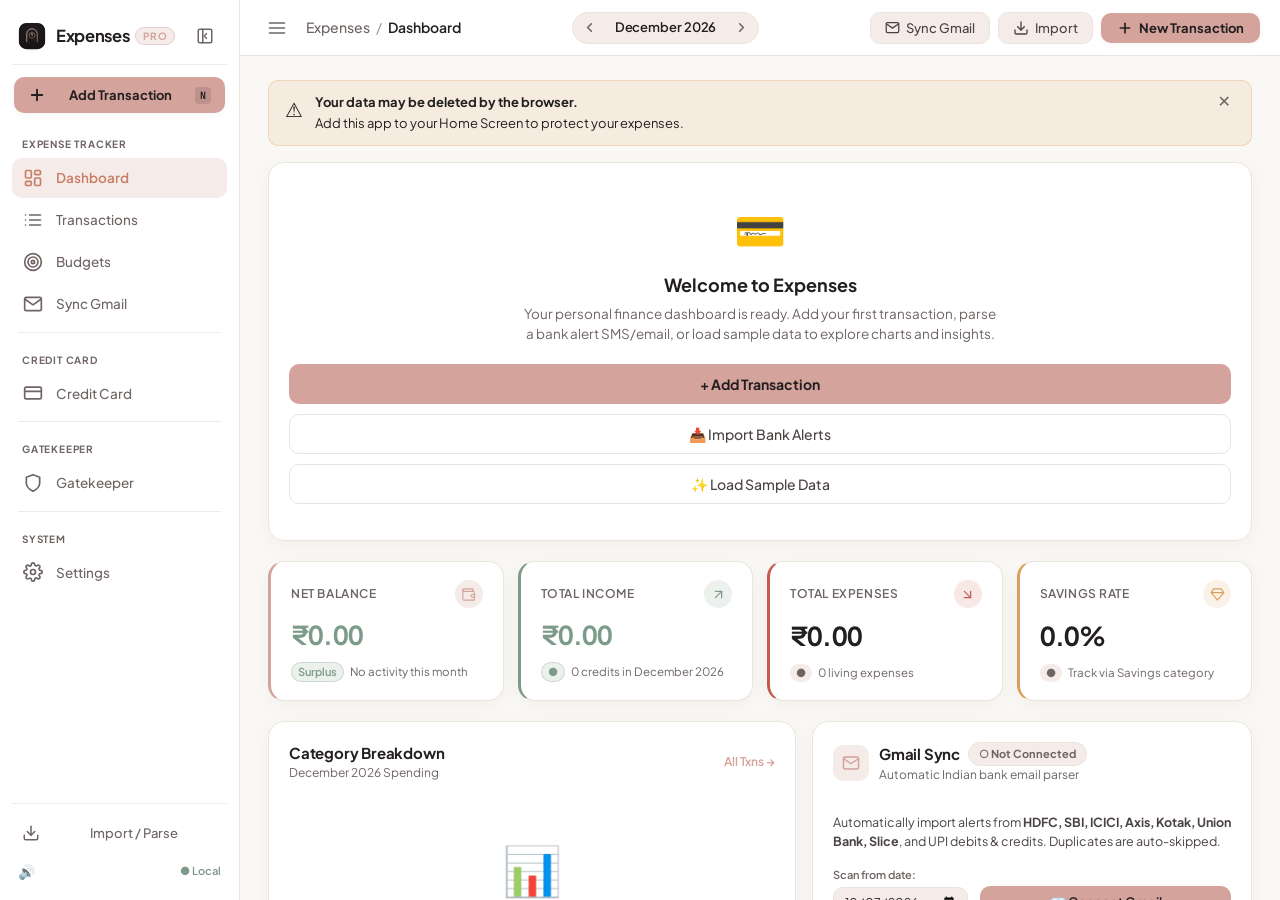
==== index.html @ 344dab28 "Add option to edit each logged impulse purchase" ====
<!DOCTYPE html>
<html lang="en">
<head>
  <meta charset="UTF-8">
  <meta name="viewport" content="width=device-width, initial-scale=1, viewport-fit=cover">

  <!-- PWA / iOS Safari -->
  <meta name="apple-mobile-web-app-capable" content="yes">
  <meta name="apple-mobile-web-app-status-bar-style" content="default">
  <meta name="apple-mobile-web-app-title" content="Expenses">
  <meta name="mobile-web-app-capable" content="yes">
  <meta name="theme-color" content="#FAF7F5" media="(prefers-color-scheme: light)">
  <meta name="theme-color" content="#141112" media="(prefers-color-scheme: dark)">

  <title>Expenses &mdash; Personal Finance Dashboard</title>

  <!-- Editorial Quiet Luxury Fonts: Cormorant Garamond, Playfair Display & Plus Jakarta Sans -->
  <link rel="preconnect" href="https://fonts.googleapis.com">
  <link rel="preconnect" href="https://fonts.gstatic.com" crossorigin>
  <link href="https://fonts.googleapis.com/css2?family=Cormorant+Garamond:ital,wght@0,500;0,600;0,700;1,600&family=Playfair+Display:ital,wght@0,600;0,700;1,600&family=Plus+Jakarta+Sans:wght@400;500;600;700;800&family=JetBrains+Mono:wght@500;600&display=swap" rel="stylesheet">

  <!-- PWA Manifest -->
  <link rel="manifest" href="manifest.json">

  <!-- Icons -->
  <link rel="apple-touch-icon" href="icons/icon-180.png">
  <link rel="icon" type="image/png" sizes="192x192" href="icons/icon-192.png">
  <link rel="icon" type="image/svg+xml" href="icons/icon.svg">

  <!-- Styles -->
  <link rel="stylesheet" href="css/app.css?v=83">
</head>
<body>
  <div id="app">
    <!-- Slide-over Backdrop for Mobile / Tablet drawer -->
    <div id="sidebar-backdrop" class="sidebar-backdrop" aria-hidden="true"></div>

    <!-- Collapsible Sidebar (Desktop & Mobile Drawer) -->
    <aside id="app-sidebar" class="app-sidebar" role="navigation" aria-label="Main sidebar navigation">
      <div class="sidebar-header">
        <div class="sidebar-brand">
          <img src="icons/icon.svg" width="32" height="32" alt="Expenses Logo" class="brand-logo">
          <div class="brand-text">
            <span class="brand-name">Expenses</span>
            <span class="brand-badge">Pro</span>
          </div>
        </div>
        <button id="sidebar-collapse-btn" class="sidebar-toggle-icon-btn" aria-label="Collapse sidebar" title="Toggle Sidebar">
          <svg width="18" height="18" viewBox="0 0 24 24" fill="none" stroke="currentColor" stroke-width="2" stroke-linecap="round" stroke-linejoin="round">
            <rect x="3" y="3" width="18" height="18" rx="2" ry="2"></rect>
            <line x1="9" y1="3" x2="9" y2="21"></line>
            <path d="M14 9l-3 3 3 3"></path>
          </svg>
        </button>
      </div>

      <!-- Quick Action: Primary + Add Transaction -->
      <div class="sidebar-quick-action">
        <button class="btn-sidebar-add" id="sidebar-add-btn" aria-label="Add transaction">
          <svg width="18" height="18" viewBox="0 0 24 24" fill="none" stroke="currentColor" stroke-width="2.5" stroke-linecap="round" stroke-linejoin="round">
            <line x1="12" y1="5" x2="12" y2="19"></line>
            <line x1="5" y1="12" x2="19" y2="12"></line>
          </svg>
          <span class="nav-label">Add Transaction</span>
          <span class="sidebar-kbd">N</span>
        </button>
      </div>

      <!-- Navigation Links -->
      <nav class="sidebar-nav">
        <!-- Section: Expense Tracker -->
        <div class="sidebar-section-label">Expense Tracker</div>
        <button class="nav-item active" data-view="dashboard" aria-label="Dashboard" data-tooltip="Dashboard">
          <span class="nav-icon-wrap">
            <svg class="nav-icon" width="20" height="20" viewBox="0 0 24 24" fill="none" stroke="currentColor" stroke-width="2" stroke-linecap="round" stroke-linejoin="round">
              <rect x="3" y="3" width="7" height="9" rx="1.5"></rect>
              <rect x="14" y="3" width="7" height="5" rx="1.5"></rect>
              <rect x="14" y="12" width="7" height="9" rx="1.5"></rect>
              <rect x="3" y="16" width="7" height="5" rx="1.5"></rect>
            </svg>
          </span>
          <span class="nav-label">Dashboard</span>
        </button>

        <button class="nav-item" data-view="transactions" aria-label="Transactions" data-tooltip="Transactions">
          <span class="nav-icon-wrap">
            <svg class="nav-icon" width="20" height="20" viewBox="0 0 24 24" fill="none" stroke="currentColor" stroke-width="2" stroke-linecap="round" stroke-linejoin="round">
              <line x1="8" y1="6" x2="21" y2="6"></line>
              <line x1="8" y1="12" x2="21" y2="12"></line>
              <line x1="8" y1="18" x2="21" y2="18"></line>
              <line x1="3" y1="6" x2="3.01" y2="6"></line>
              <line x1="3" y1="12" x2="3.01" y2="12"></line>
              <line x1="3" y1="18" x2="3.01" y2="18"></line>
            </svg>
          </span>
          <span class="nav-label">Transactions</span>
        </button>

        <button class="nav-item" data-view="budgets" aria-label="Budgets" data-tooltip="Budgets">
          <span class="nav-icon-wrap">
            <svg class="nav-icon" width="20" height="20" viewBox="0 0 24 24" fill="none" stroke="currentColor" stroke-width="2" stroke-linecap="round" stroke-linejoin="round">
              <circle cx="12" cy="12" r="10"></circle>
              <circle cx="12" cy="12" r="6"></circle>
              <circle cx="12" cy="12" r="2"></circle>
            </svg>
          </span>
          <span class="nav-label">Budgets</span>
        </button>

        <button class="nav-item" id="sidebar-sync-gmail-btn" aria-label="Sync Gmail" data-tooltip="Sync Gmail">
          <span class="nav-icon-wrap">
            <svg class="nav-icon" width="20" height="20" viewBox="0 0 24 24" fill="none" stroke="currentColor" stroke-width="2" stroke-linecap="round" stroke-linejoin="round">
              <path d="M4 4h16c1.1 0 2 .9 2 2v12c0 1.1-.9 2-2 2H4c-1.1 0-2-.9-2-2V6c0-1.1.9-2 2-2z"></path>
              <polyline points="22,6 12,13 2,6"></polyline>
            </svg>
          </span>
          <span class="nav-label">Sync Gmail</span>
        </button>

        <div class="sidebar-divider"></div>

        <!-- Section: Credit Card (Separate Section) -->
        <div class="sidebar-section-label">Credit Card</div>
        <button class="nav-item" data-view="cards" aria-label="Credit Cards" data-tooltip="Credit Cards">
          <span class="nav-icon-wrap">
            <svg class="nav-icon" width="20" height="20" viewBox="0 0 24 24" fill="none" stroke="currentColor" stroke-width="2" stroke-linecap="round" stroke-linejoin="round">
              <rect x="2" y="5" width="20" height="14" rx="2"></rect>
              <line x1="2" y1="10" x2="22" y2="10"></line>
            </svg>
          </span>
          <span class="nav-label">Credit Card</span>
        </button>

        <div class="sidebar-divider"></div>

        <!-- Section: Purchase Gatekeeper (Separate Section) -->
        <div class="sidebar-section-label">Gatekeeper</div>
        <button class="nav-item" data-view="gatekeeper" aria-label="Purchase Gatekeeper" data-tooltip="Purchase Gatekeeper">
          <span class="nav-icon-wrap">
            <svg class="nav-icon" width="20" height="20" viewBox="0 0 24 24" fill="none" stroke="currentColor" stroke-width="2" stroke-linecap="round" stroke-linejoin="round">
              <path d="M12 22s8-4 8-10V5l-8-3-8 3v7c0 6 8 10 8 10z"></path>
            </svg>
          </span>
          <span class="nav-label">Gatekeeper</span>
          <span class="nav-badge-pill" id="sidebar-gk-badge" style="display:none">0</span>
        </button>

        <div class="sidebar-divider"></div>

        <!-- Section: System -->
        <div class="sidebar-section-label">System</div>
        <button class="nav-item" data-view="settings" aria-label="Settings" data-tooltip="Settings">
          <span class="nav-icon-wrap">
            <svg class="nav-icon" width="20" height="20" viewBox="0 0 24 24" fill="none" stroke="currentColor" stroke-width="2" stroke-linecap="round" stroke-linejoin="round">
              <circle cx="12" cy="12" r="3"></circle>
              <path d="M19.4 15a1.65 1.65 0 0 0 .33 1.82l.06.06a2 2 0 0 1 0 2.83 2 2 0 0 1-2.83 0l-.06-.06a1.65 1.65 0 0 0-1.82-.33 1.65 1.65 0 0 0-1 1.51V21a2 2 0 0 1-2 2 2 2 0 0 1-2-2v-.09A1.65 1.65 0 0 0 9 19.4a1.65 1.65 0 0 0-1.82.33l-.06.06a2 2 0 0 1-2.83 0 2 2 0 0 1 0-2.83l.06-.06a1.65 1.65 0 0 0 .33-1.82 1.65 1.65 0 0 0-1.51-1H3a2 2 0 0 1-2-2 2 2 0 0 1 2-2h.09A1.65 1.65 0 0 0 4.6 9a1.65 1.65 0 0 0-.33-1.82l-.06-.06a2 2 0 0 1 0-2.83 2 2 0 0 1 2.83 0l.06.06a1.65 1.65 0 0 0 1.82.33H9a1.65 1.65 0 0 0 1-1.51V3a2 2 0 0 1 2-2 2 2 0 0 1 2 2v.09a1.65 1.65 0 0 0 1 1.51 1.65 1.65 0 0 0 1.82-.33l.06-.06a2 2 0 0 1 2.83 0 2 2 0 0 1 0 2.83l-.06.06a1.65 1.65 0 0 0-.33 1.82V9a1.65 1.65 0 0 0 1.51 1H21a2 2 0 0 1 2 2 2 2 0 0 1-2 2h-.09a1.65 1.65 0 0 0-1.51 1z"></path>
            </svg>
          </span>
          <span class="nav-label">Settings</span>
        </button>
      </nav>

      <!-- Sidebar Footer -->
      <div class="sidebar-footer">
        <button class="sidebar-tool-btn" id="open-import-sidebar" title="Import / Parse Bank Emails & Statements">
          <svg width="18" height="18" viewBox="0 0 24 24" fill="none" stroke="currentColor" stroke-width="2" stroke-linecap="round" stroke-linejoin="round">
            <path d="M21 15v4a2 2 0 0 1-2 2H5a2 2 0 0 1-2-2v-4"></path>
            <polyline points="7 10 12 15 17 10"></polyline>
            <line x1="12" y1="15" x2="12" y2="3"></line>
          </svg>
          <span class="nav-label">Import / Parse</span>
        </button>
        <div class="sidebar-footer-row">
          <button class="sfx-toggle" id="sfx-toggle" aria-label="Toggle sounds" title="Toggle audio cues">🔊</button>
          <span class="offline-badge" id="storage-status" title="Local Offline Storage Active">● Local</span>
        </div>
      </div>
    </aside>

    <!-- Main Workspace Container -->
    <div class="workspace-wrap">
      <!-- Top Production-Grade Header Bar -->
      <header class="top-header" role="banner">
        <div class="top-header-left">
          <button id="sidebar-toggle-btn" class="sidebar-hamburger-btn" aria-label="Toggle sidebar menu" title="Toggle Navigation">
            <svg width="20" height="20" viewBox="0 0 24 24" fill="none" stroke="currentColor" stroke-width="2" stroke-linecap="round" stroke-linejoin="round">
              <line x1="3" y1="12" x2="21" y2="12"></line>
              <line x1="3" y1="6" x2="21" y2="6"></line>
              <line x1="3" y1="18" x2="21" y2="18"></line>
            </svg>
          </button>
          <div class="view-breadcrumb">
            <span class="breadcrumb-app">Expenses</span>
            <span class="breadcrumb-slash">/</span>
            <span class="breadcrumb-view" id="header-view-title">Dashboard</span>
          </div>
        </div>

        <div class="top-header-center">
          <!-- Month Switcher (accessible across all views) -->
          <div class="header-month-switcher" id="header-month-nav">
            <button class="month-pill-btn prev" id="header-prev-month" aria-label="Previous month" title="Previous Month">
              <svg width="15" height="15" viewBox="0 0 24 24" fill="none" stroke="currentColor" stroke-width="2.5" stroke-linecap="round" stroke-linejoin="round"><polyline points="15 18 9 12 15 6"></polyline></svg>
            </button>
            <span class="header-month-label" id="header-month-label">March 2026</span>
            <button class="month-pill-btn next" id="header-next-month" aria-label="Next month" title="Next Month">
              <svg width="15" height="15" viewBox="0 0 24 24" fill="none" stroke="currentColor" stroke-width="2.5" stroke-linecap="round" stroke-linejoin="round"><polyline points="9 18 15 12 9 6"></polyline></svg>
            </button>
            <button class="header-today-btn" id="header-today-btn" title="Jump to Current Month">Today</button>
          </div>
        </div>

        <div class="top-header-right">
          <button class="btn-header-secondary" id="header-gmail-sync-btn" title="Sync Bank Alerts from Gmail">
            <svg width="15" height="15" viewBox="0 0 24 24" fill="none" stroke="currentColor" stroke-width="2" stroke-linecap="round" stroke-linejoin="round">
              <path d="M4 4h16c1.1 0 2 .9 2 2v12c0 1.1-.9 2-2 2H4c-1.1 0-2-.9-2-2V6c0-1.1.9-2 2-2z"></path>
              <polyline points="22,6 12,13 2,6"></polyline>
            </svg>
            <span>Sync Gmail</span>
          </button>
          <button class="btn-header-secondary" id="header-import-btn" title="Import from Bank Emails, Statements, or Excel">
            <svg width="16" height="16" viewBox="0 0 24 24" fill="none" stroke="currentColor" stroke-width="2" stroke-linecap="round" stroke-linejoin="round">
              <path d="M21 15v4a2 2 0 0 1-2 2H5a2 2 0 0 1-2-2v-4"></path>
              <polyline points="7 10 12 15 17 10"></polyline>
              <line x1="12" y1="15" x2="12" y2="3"></line>
            </svg>
            <span>Import</span>
          </button>
          <button class="btn-header-primary" id="header-add-btn" title="Add New Transaction (N)">
            <svg width="16" height="16" viewBox="0 0 24 24" fill="none" stroke="currentColor" stroke-width="2.5" stroke-linecap="round" stroke-linejoin="round">
              <line x1="12" y1="5" x2="12" y2="19"></line>
              <line x1="5" y1="12" x2="19" y2="12"></line>
            </svg>
            <span>New Transaction</span>
          </button>
        </div>
      </header>

      <!-- Main Content Views -->
      <main id="main-content" role="main" class="main-content-scroll">
        <div class="empty-state" style="padding-top:100px">
          <div style="margin-bottom:16px">
            <svg width="48" height="48" viewBox="0 0 24 24" fill="none" stroke="#DFC498" stroke-width="1.6" stroke-linecap="round" stroke-linejoin="round">
              <path d="M12 2v20M17 5H9.5a3.5 3.5 0 0 0 0 7h5a3.5 3.5 0 0 1 0 7H6"/>
            </svg>
          </div>
          <div style="font-family:var(--font);font-size:16px;font-weight:600;color:var(--text3)">Loading Dashboard...</div>
        </div>
      </main>
    </div>

    <!-- Mobile Bottom Navigation (clean thumb bar on mobile screens) -->
    <nav class="mobile-bottom-nav" role="navigation" aria-label="Mobile Navigation">
      <button class="mobile-nav-item active" data-view="dashboard" aria-label="Expense Tracker Dashboard">
        <svg width="22" height="22" viewBox="0 0 24 24" fill="none" stroke="currentColor" stroke-width="2" stroke-linecap="round" stroke-linejoin="round">
          <rect x="3" y="3" width="7" height="9" rx="1.5"></rect>
          <rect x="14" y="3" width="7" height="5" rx="1.5"></rect>
          <rect x="14" y="12" width="7" height="9" rx="1.5"></rect>
          <rect x="3" y="16" width="7" height="5" rx="1.5"></rect>
        </svg>
        <span>Tracker</span>
      </button>

      <button class="mobile-nav-item" data-view="transactions" aria-label="Transactions Activity">
        <svg width="22" height="22" viewBox="0 0 24 24" fill="none" stroke="currentColor" stroke-width="2" stroke-linecap="round" stroke-linejoin="round">
          <line x1="8" y1="6" x2="21" y2="6"></line>
          <line x1="8" y1="12" x2="21" y2="12"></line>
          <line x1="8" y1="18" x2="21" y2="18"></line>
          <line x1="3" y1="6" x2="3.01" y2="6"></line>
          <line x1="3" y1="12" x2="3.01" y2="12"></line>
          <line x1="3" y1="18" x2="3.01" y2="18"></line>
        </svg>
        <span>Activity</span>
      </button>

      <button class="mobile-nav-item mobile-fab-item" id="mobile-quick-add" aria-label="Add transaction">
        <div class="mobile-fab">
          <svg width="24" height="24" viewBox="0 0 24 24" fill="none" stroke="currentColor" stroke-width="2.5" stroke-linecap="round" stroke-linejoin="round">
            <line x1="12" y1="5" x2="12" y2="19"></line>
            <line x1="5" y1="12" x2="19" y2="12"></line>
          </svg>
        </div>
      </button>

      <button class="mobile-nav-item" data-view="cards" aria-label="Credit Cards Section">
        <svg width="22" height="22" viewBox="0 0 24 24" fill="none" stroke="currentColor" stroke-width="2" stroke-linecap="round" stroke-linejoin="round">
          <rect x="2" y="5" width="20" height="14" rx="2"></rect>
          <line x1="2" y1="10" x2="22" y2="10"></line>
        </svg>
        <span>Credit Card</span>
      </button>

      <button class="mobile-nav-item" data-view="gatekeeper" aria-label="Gatekeeper Section">
        <svg width="22" height="22" viewBox="0 0 24 24" fill="none" stroke="currentColor" stroke-width="2" stroke-linecap="round" stroke-linejoin="round">
          <path d="M12 22s8-4 8-10V5l-8-3-8 3v7c0 6 8 10 8 10z"></path>
        </svg>
        <span>Gatekeeper</span>
      </button>
    </nav>
  </div>

  <!-- Add / Edit Transaction Modal (global modal with Debit/Credit toggle) -->
  <div class="modal" id="add-modal">
    <div class="modal-sheet modal-sheet-lg">
      <div class="modal-handle"></div>
      <div id="add-modal-body"></div>
    </div>
  </div>

  <!-- Dedicated Import / Bank Email Parser Modal -->
  <div class="modal" id="import-modal">
    <div class="modal-sheet modal-sheet-xl">
      <div class="modal-handle"></div>
      <div id="import-modal-body"></div>
    </div>
  </div>

  <!-- Gmail Preview Modal -->
  <div class="modal" id="gmail-preview-modal">
    <div class="modal-sheet modal-sheet-xl">
      <div class="modal-handle"></div>
      <div id="gmail-preview-body"></div>
    </div>
  </div>

  <!-- Add / Edit Category Modal -->
  <div class="modal" id="cat-add-modal">
    <div class="modal-sheet">
      <div class="modal-handle"></div>
      <div id="cat-add-modal-body"></div>
    </div>
  </div>

  <!-- Category clarification modal -->
  <div class="modal" id="clarify-modal">
    <div class="modal-sheet">
      <div class="modal-handle"></div>
      <div class="modal-title">Select Category</div>
      <p class="clarify-desc">
        <strong id="clarify-merchant"></strong> &mdash; <span id="clarify-amount"></span>
      </p>
      <p class="clarify-hint">Choose a category to remember for future transactions</p>
      <div id="clarify-cats" class="cat-grid"></div>
      <button class="btn-link clarify-skip" id="clarify-skip" style="margin-top:12px;width:100%;text-align:center">Skip for now</button>
    </div>
  </div>

  <!-- Credit Card Payment / Pay Off Modal -->
  <div class="modal" id="card-pay-modal">
    <div class="modal-sheet modal-sheet-md">
      <div class="modal-handle"></div>
      <div id="card-pay-modal-body"></div>
    </div>
  </div>

  <!-- Manage Credit Cards Modal -->
  <div class="modal" id="card-manage-modal">
    <div class="modal-sheet modal-sheet-md">
      <div class="modal-handle"></div>
      <div id="card-manage-modal-body"></div>
    </div>
  </div>

  <!-- Purchase Gatekeeper (Log Impulse) Modal -->
  <div class="modal" id="gatekeeper-modal">
    <div class="modal-sheet modal-sheet-lg">
      <div class="modal-handle"></div>
      <div id="gatekeeper-modal-body"></div>
    </div>
  </div>

  <!-- Google Identity Services (for Gmail OAuth) -->
  <script src="https://accounts.google.com/gsi/client"></script>
  <!-- Chart.js (bundled locally) -->
  <script src="lib/chart.umd.min.js"></script>
  <!-- GSAP 3 -->
  <script src="https://cdnjs.cloudflare.com/ajax/libs/gsap/3.12.5/gsap.min.js"></script>
  <!-- App Entry -->
  <script type="module" src="js/app.js?v=83"></script>

  <!-- Service Worker registration -->
  <script>
    if ('serviceWorker' in navigator) {
      window.addEventListener('load', () => {
        navigator.serviceWorker.register('sw.js?v=83')
          .then(r => {
            console.log('SW registered:', r.scope);
            r.update();
          })
          .catch(e => console.log('SW registration failed:', e));
      });
    }
  </script>
</body>
</html>
---- css/app.css ----
/* ══════════════════════════════════════════════════════════════════
   EXPENSES — Editorial Minimalism Design System
   ══════════════════════════════════════════════════════════════════ */

:root {
  /* Brand Accents - Soft Rose-Taupe / Blush */
  --brand: #D4A39B;
  --brand-hover: #C87D65;
  --brand-light: #F5EBE9;
  --brand-border: rgba(212, 163, 155, 0.40);
  --brand-text-contrast: #231F20;

  /* Quiet Luxury Palette Tokens */
  --gold: #D9A05B;
  --gold-light: rgba(217, 160, 91, 0.14);
  --mauve: #B88E9B;
  --sage: #7D9B8A;
  --sand: #C8BAAC;

  /* Semantic Financial Colors (Editorial Minimalism) */
  /* Safe / Under budget: Muted sage (#7D9B8A) */
  --income: #7D9B8A;
  --income-hover: #6D8A7A;
  --income-light: rgba(125, 155, 138, 0.14);
  --income-border: rgba(125, 155, 138, 0.30);

  /* Overspent / Over limit: Muted terracotta-crimson (#C45B4D) */
  --expense: #C45B4D;
  --expense-hover: #B34A3C;
  --expense-light: rgba(196, 91, 77, 0.14);
  --expense-border: rgba(196, 91, 77, 0.30);

  /* Warning / Approaching limit: Warm amber (#D9A05B) */
  --warning: #D9A05B;
  --warning-hover: #C78F4A;
  --warning-light: rgba(217, 160, 91, 0.14);
  --warning-border: rgba(217, 160, 91, 0.30);

  --info: #7D9B8A;
  --info-light: rgba(125, 155, 138, 0.14);

  /* 1. COLORS & SURFACES:
     - Page background: Warm alabaster/cream (#FAF8F5)
     - Cards, modals & containers: Pure white (#FFFFFF)
     - Secondary surfaces & hover highlights: Soft blush tint (#F5EBE9) */
  --bg: #FAF8F5;
  --surface: #FFFFFF;
  --surface-elevated: #FFFFFF;
  --surface2: #F5EBE9;
  --surface3: #EFE6E4;
  --surface4: #E5DAD7;

  /* Primary text: Deep espresso (#231F20) instead of harsh black
     Secondary / muted text & timestamps: Warm taupe (#6E6563) */
  --text: #231F20;
  --text2: #4A4342;
  --text3: #6E6563;
  --text4: #9A918F;
  --text-inverse: #FAF8F5;

  /* Subtle 1px warm-stone borders (#EAE4DD) & soft, diffused shadows (0 4px 20px rgba(35, 31, 32, 0.04)) */
  --border: #EAE4DD;
  --border-subtle: #F0EAE3;
  --border-focus: #D4A39B;

  --shadow-xs: 0 1px 3px rgba(35, 31, 32, 0.03);
  --shadow-sm: 0 2px 8px rgba(35, 31, 32, 0.04);
  --shadow: 0 4px 20px rgba(35, 31, 32, 0.04);
  --shadow-lg: 0 10px 28px rgba(35, 31, 32, 0.06);
  --shadow-xl: 0 18px 40px rgba(35, 31, 32, 0.08);

  /* Geometry & Metrics: Soften border radii (cards: 16px, inputs/buttons: 10px, pills: 9999px) */
  --radius: 16px;
  --radius-sm: 10px;
  --radius-xs: 6px;
  --radius-pill: 9999px;

  --sidebar-w: 240px;
  --sidebar-collapsed-w: 68px;
  --header-h: 56px;
  --tab-height: 64px;

  /* Typography: Clean, modern sans-serif font stack */
  --font: 'Plus Jakarta Sans', 'Inter', system-ui, -apple-system, BlinkMacSystemFont, 'Segoe UI', Roboto, sans-serif;
  --font-serif: 'Cormorant Garamond', 'Playfair Display', Georgia, serif;
  --font-mono: 'JetBrains Mono', 'Roboto Mono', ui-monospace, SFMono-Regular, monospace;

  --safe-bottom: env(safe-area-inset-bottom, 0px);
  --safe-top: env(safe-area-inset-top, 0px);

  /* Backward Compatibility Tokens */
  --accent: var(--brand);
  --accent-light: var(--brand-light);
  --accent-dark: var(--brand-hover);
  --danger: var(--expense);
  --danger-light: var(--expense-light);
  --success: var(--income);
  --success-light: var(--income-light);
  --google-gradient: linear-gradient(90deg, #D4A39B 0%, #D9A05B 33%, #7D9B8A 66%, #B88E9B 100%);
}

/* ── Reset & Global ── */
*, *::before, *::after {
  box-sizing: border-box;
  margin: 0;
  padding: 0;
}

html, body {
  height: 100%;
  width: 100%;
  font-family: var(--font);
  background: var(--bg);
  color: var(--text);
  font-size: 15px;
  line-height: 1.45;
  -webkit-font-smoothing: antialiased;
  -moz-osx-font-smoothing: grayscale;
  overflow: hidden;
}

/* Editorial Minimalism Typography Polish */
h1, h2, h3, h4, h5, h6,
.card-heading,
.modal-title,
.gk-view-title,
.gk-card-name,
.view-title,
.brand-name {
  font-family: var(--font);
  letter-spacing: -0.02em;
}

/* Tabular figures for all currency numbers (₹), percentages, and dates */
.amount-cell,
.kpi-val,
.gk-kpi-val,
.gk-card-price,
.donut-center-amount,
.cat-amt-text,
.cat-pct-pill,
.amount-input-lg,
.kpi-dash-cc,
.cc-stat-val,
.cc-amt-hero,
.budget-amounts,
.budget-amt,
.budget-spent,
.budget-rem,
.overall-budget-amount,
.gk-cooling-countdown,
.recent-time,
.date-badge,
.txn-date,
.gk-date-logged,
.kpi-badge,
.diff-badge,
.direction-badge,
.method-tag,
[data-currency],
.tabular-nums {
  font-variant-numeric: tabular-nums;
}

/* Slightly tighter letter-spacing (-0.02em) on large currency totals */
.kpi-val,
.gk-kpi-val,
.gk-card-price,
.amount-input-lg,
.donut-center-amount,
.overall-budget-amount,
.cc-amt-hero {
  letter-spacing: -0.02em;
}

button {
  font-family: inherit;
  cursor: pointer;
  border: none;
  background: none;
  color: inherit;
}

input, select, textarea {
  font-family: inherit;
  color: inherit;
}

a {
  color: inherit;
  text-decoration: none;
}

/* ── App Layout ── */
#app {
  display: flex;
  width: 100vw;
  height: 100vh;
  position: relative;
  overflow: hidden;
  background: var(--bg);
}

/* ══════════════════════════════════════════════════════════════════
   COLLAPSIBLE SIDEBAR NAVIGATION (Linear Style)
   ══════════════════════════════════════════════════════════════════ */
.app-sidebar {
  width: var(--sidebar-w);
  min-width: var(--sidebar-w);
  height: 100vh;
  background: var(--surface);
  border-right: 1px solid var(--border);
  display: flex;
  flex-direction: column;
  padding: 16px 12px 16px;
  gap: 12px;
  flex-shrink: 0;
  z-index: 120;
  transition: width 0.24s cubic-bezier(0.2, 0, 0, 1),
              min-width 0.24s cubic-bezier(0.2, 0, 0, 1),
              transform 0.24s cubic-bezier(0.2, 0, 0, 1),
              padding 0.24s cubic-bezier(0.2, 0, 0, 1);
  overflow-x: hidden;
  overflow-y: auto;
}

.app-sidebar::-webkit-scrollbar { width: 4px; }
.app-sidebar::-webkit-scrollbar-thumb { background: var(--surface3); border-radius: 2px; }

/* Sidebar Brand Header */
.sidebar-header {
  display: flex;
  align-items: center;
  justify-content: space-between;
  padding: 4px 6px 12px;
  border-bottom: 1px solid var(--border-subtle);
  min-height: 44px;
}

.sidebar-brand {
  display: flex;
  align-items: center;
  gap: 10px;
  overflow: hidden;
  white-space: nowrap;
}

.brand-logo {
  width: 28px;
  height: 28px;
  flex-shrink: 0;
  border-radius: var(--radius-sm);
}

.brand-text {
  display: flex;
  align-items: center;
  gap: 6px;
  transition: opacity 0.15s;
}

.brand-name {
  font-size: 16.5px;
  font-weight: 700;
  font-family: var(--font);
  color: var(--text);
  letter-spacing: -0.02em;
}

.brand-badge {
  font-size: 10px;
  font-weight: 700;
  background: var(--brand-light);
  color: var(--brand);
  padding: 1px 7px;
  border-radius: var(--radius-pill);
  text-transform: uppercase;
  letter-spacing: 0.06em;
  border: 1px solid var(--brand-border);
}

.sidebar-toggle-icon-btn {
  width: 32px;
  height: 32px;
  display: flex;
  align-items: center;
  justify-content: center;
  border-radius: var(--radius-sm);
  color: var(--text3);
  transition: all 0.15s;
  flex-shrink: 0;
}
.sidebar-toggle-icon-btn:hover {
  background: var(--surface2);
  color: var(--text);
}

/* Quick Add Button in Sidebar */
.sidebar-quick-action {
  padding: 0 2px;
}
.btn-sidebar-add {
  width: 100%;
  display: flex;
  align-items: center;
  gap: 8px;
  background: var(--brand);
  color: var(--brand-text-contrast);
  padding: 9px 14px;
  border-radius: var(--radius-sm);
  font-size: 13px;
  font-weight: 700;
  transition: all 0.2s ease;
  box-shadow: var(--shadow-sm);
  white-space: nowrap;
  overflow: hidden;
}
.btn-sidebar-add:hover {
  background: var(--brand-hover);
  color: #FFFFFF;
  box-shadow: var(--shadow);
  transform: translateY(-1px);
}
.btn-sidebar-add:active {
  transform: scale(0.98);
}
.sidebar-kbd {
  margin-left: auto;
  font-size: 10px;
  font-family: var(--font-mono);
  background: rgba(35, 31, 32, 0.12);
  color: var(--brand-text-contrast);
  padding: 2px 5px;
  border-radius: 4px;
}

/* Sidebar Navigation Items */
.sidebar-nav {
  display: flex;
  flex-direction: column;
  gap: 2px;
  flex: 1;
}

/* Sidebar Section Headers & Dividers */
.sidebar-section-label {
  font-size: 10px;
  font-weight: 700;
  text-transform: uppercase;
  letter-spacing: 0.08em;
  color: var(--text3);
  padding: 8px 10px 4px 10px;
  margin-top: 4px;
  user-select: none;
}
.sidebar-divider {
  height: 1px;
  background: var(--border-subtle);
  margin: 6px 6px;
}

.nav-item {
  display: flex;
  align-items: center;
  gap: 12px;
  width: 100%;
  padding: 9px 10px;
  border-radius: var(--radius-sm);
  color: var(--text3);
  font-size: 13.5px;
  font-weight: 500;
  text-align: left;
  white-space: nowrap;
  transition: all 0.2s ease;
  position: relative;
}

.nav-item:hover {
  background: var(--surface2);
  color: var(--text);
}

.nav-item.active {
  background: var(--brand-light);
  color: var(--brand-hover);
  font-weight: 600;
}

.nav-icon-wrap {
  display: flex;
  align-items: center;
  justify-content: center;
  width: 22px;
  height: 22px;
  flex-shrink: 0;
}

.nav-label {
  flex: 1;
  overflow: hidden;
  text-overflow: ellipsis;
  transition: opacity 0.15s;
}

/* Sidebar Footer */
.sidebar-footer {
  display: flex;
  flex-direction: column;
  gap: 8px;
  padding-top: 12px;
  border-top: 1px solid var(--border-subtle);
}

.sidebar-tool-btn {
  display: flex;
  align-items: center;
  gap: 10px;
  width: 100%;
  padding: 8px 10px;
  border-radius: var(--radius-sm);
  color: var(--text3);
  font-size: 13px;
  font-weight: 500;
  transition: all 0.15s;
  white-space: nowrap;
}
.sidebar-tool-btn:hover {
  background: var(--surface2);
  color: var(--text);
}

.sidebar-footer-row {
  display: flex;
  align-items: center;
  justify-content: space-between;
  padding: 4px 6px;
  font-size: 12px;
  color: var(--text4);
}

.sfx-toggle {
  font-size: 14px;
  opacity: 0.7;
  transition: opacity 0.15s;
  cursor: pointer;
}
.sfx-toggle:hover { opacity: 1; }

.offline-badge {
  font-size: 11px;
  font-weight: 600;
  color: var(--income);
}

/* ── Collapsed Sidebar State (Desktop) ── */
.app-sidebar.collapsed {
  width: var(--sidebar-collapsed-w);
  min-width: var(--sidebar-collapsed-w);
  padding: 16px 8px;
}

.app-sidebar.collapsed .brand-text,
.app-sidebar.collapsed .nav-label,
.app-sidebar.collapsed .sidebar-kbd,
.app-sidebar.collapsed .offline-badge,
.app-sidebar.collapsed .nav-badge-pill,
.app-sidebar.collapsed .sidebar-section-label {
  display: none !important;
}

.app-sidebar.collapsed .sidebar-divider {
  margin: 6px 2px;
}

.app-sidebar.collapsed .sidebar-header {
  justify-content: center;
}

.app-sidebar.collapsed .sidebar-toggle-icon-btn {
  display: none;
}

.app-sidebar.collapsed .btn-sidebar-add {
  justify-content: center;
  padding: 9px 0;
}

.app-sidebar.collapsed .nav-item {
  justify-content: center;
  padding: 10px 0;
}

.app-sidebar.collapsed .sidebar-tool-btn {
  justify-content: center;
  padding: 8px 0;
}

.app-sidebar.collapsed .sidebar-footer-row {
  justify-content: center;
}

/* ══════════════════════════════════════════════════════════════════
   WORKSPACE & TOP HEADER (Linear-inspired)
   ══════════════════════════════════════════════════════════════════ */
.workspace-wrap {
  flex: 1 1 0;
  min-width: 0;
  display: flex;
  flex-direction: column;
  height: 100vh;
  overflow: hidden;
  background: var(--bg);
}

.top-header {
  height: var(--header-h);
  min-height: var(--header-h);
  display: flex;
  align-items: center;
  justify-content: space-between;
  padding: 0 20px;
  background: var(--surface);
  border-bottom: 1px solid var(--border);
  z-index: 100;
  gap: 12px;
}

.top-header-left {
  display: flex;
  align-items: center;
  gap: 12px;
  flex-shrink: 0;
}

.sidebar-hamburger-btn {
  width: 34px;
  height: 34px;
  display: flex;
  align-items: center;
  justify-content: center;
  border-radius: var(--radius-sm);
  color: var(--text3);
  transition: all 0.15s;
}
.sidebar-hamburger-btn:hover {
  background: var(--surface2);
  color: var(--text);
}

.view-breadcrumb {
  display: flex;
  align-items: center;
  gap: 6px;
  font-size: 14px;
}
.breadcrumb-app {
  color: var(--text3);
  font-weight: 500;
}
.breadcrumb-slash {
  color: var(--text4);
}
.breadcrumb-view {
  font-weight: 600;
  color: var(--text);
}

/* Header Month Switcher */
.top-header-center {
  display: flex;
  align-items: center;
  justify-content: center;
  flex: 1;
}

.header-month-switcher {
  display: flex;
  align-items: center;
  background: var(--surface2);
  border: 1px solid var(--border);
  border-radius: var(--radius-pill);
  padding: 2px 4px;
  gap: 4px;
}

.month-pill-btn {
  width: 26px;
  height: 26px;
  display: flex;
  align-items: center;
  justify-content: center;
  border-radius: var(--radius-pill);
  color: var(--text3);
  transition: all 0.15s;
}
.month-pill-btn:hover {
  background: var(--surface3);
  color: var(--text);
}

.header-month-label {
  font-size: 13px;
  font-weight: 600;
  color: var(--text);
  padding: 0 8px;
  white-space: nowrap;
  letter-spacing: -0.1px;
}

.header-today-btn {
  font-size: 11px;
  font-weight: 600;
  color: var(--brand);
  background: var(--brand-light);
  padding: 2px 8px;
  border-radius: var(--radius-pill);
  transition: all 0.15s;
}
.header-today-btn:hover {
  background: var(--surface3);
}

/* Header Right Actions */
.top-header-right {
  display: flex;
  align-items: center;
  gap: 8px;
  flex-shrink: 0;
}

.btn-header-secondary {
  display: inline-flex;
  align-items: center;
  gap: 6px;
  padding: 7px 14px;
  background: var(--surface2);
  color: var(--text2);
  border: 1px solid var(--border);
  border-radius: var(--radius-sm);
  font-size: 13px;
  font-weight: 500;
  transition: all 0.2s ease;
}
.btn-header-secondary:hover {
  background: var(--surface3);
  color: var(--text);
}

.btn-header-primary {
  display: inline-flex;
  align-items: center;
  gap: 6px;
  padding: 7px 16px;
  background: var(--brand);
  color: var(--brand-text-contrast);
  border-radius: var(--radius-sm);
  font-size: 13px;
  font-weight: 700;
  transition: all 0.2s ease;
  box-shadow: var(--shadow-sm);
}
.btn-header-primary:hover {
  background: var(--brand-hover);
  color: #FFFFFF;
  box-shadow: var(--shadow);
}

/* Main Content Area */
.main-content-scroll {
  flex: 1;
  overflow-y: auto;
  padding: 24px 28px 48px;
  max-width: 1300px;
  width: 100%;
  margin: 0 auto;
}
.main-content-scroll::-webkit-scrollbar { width: 6px; }
.main-content-scroll::-webkit-scrollbar-thumb { background: var(--surface3); border-radius: 3px; }

/* ══════════════════════════════════════════════════════════════════
   TOP-LEVEL 4-CARD KPI SUMMARY GRID (Fold / Monarch Inspired)
   ══════════════════════════════════════════════════════════════════ */
.kpi-grid {
  display: grid;
  grid-template-columns: repeat(4, 1fr);
  gap: 14px;
  margin-bottom: 20px;
}

.kpi-card {
  background: var(--surface);
  border: 1px solid var(--border);
  border-radius: var(--radius);
  padding: 18px 20px;
  box-shadow: var(--shadow);
  display: flex;
  flex-direction: column;
  justify-content: space-between;
  gap: 12px;
  transition: all 0.2s ease;
  position: relative;
  overflow: hidden;
}

.kpi-card:hover {
  box-shadow: var(--shadow-lg);
  border-color: var(--border-focus);
  transform: translateY(-2px);
}

.kpi-card-header {
  display: flex;
  align-items: center;
  justify-content: space-between;
}

.kpi-title {
  font-size: 12px;
  font-weight: 600;
  color: var(--text3);
  text-transform: uppercase;
  letter-spacing: 0.05em;
}

.kpi-icon-wrap {
  width: 28px;
  height: 28px;
  border-radius: var(--radius-pill);
  display: flex;
  align-items: center;
  justify-content: center;
  font-size: 13px;
}

.kpi-val {
  font-size: 26px;
  font-weight: 700;
  color: var(--text);
  letter-spacing: -0.03em;
  font-variant-numeric: tabular-nums;
  line-height: 1.15;
  font-family: var(--font);
}

.kpi-footer {
  display: flex;
  align-items: center;
  gap: 6px;
  font-size: 11.5px;
  color: var(--text3);
}

/* KPI Semantic Color Variations */
.kpi-card.kpi-net {
  border-left: 3px solid var(--brand);
}
.kpi-card.kpi-net .kpi-icon-wrap {
  background: var(--brand-light);
  color: var(--brand);
}

.kpi-card.kpi-income {
  border-left: 3px solid var(--income);
}
.kpi-card.kpi-income .kpi-icon-wrap {
  background: var(--income-light);
  color: var(--income);
}
.kpi-card.kpi-income .kpi-val {
  color: var(--income);
}

.kpi-card.kpi-expense {
  border-left: 3px solid var(--expense);
}
.kpi-card.kpi-expense .kpi-icon-wrap {
  background: var(--expense-light);
  color: var(--expense);
}

.kpi-card.kpi-savings {
  border-left: 3px solid var(--gold);
}
.kpi-card.kpi-savings .kpi-icon-wrap {
  background: var(--gold-light);
  color: var(--gold);
}

.kpi-badge {
  display: inline-flex;
  align-items: center;
  gap: 3px;
  padding: 1px 6px;
  border-radius: var(--radius-pill);
  font-weight: 600;
  font-size: 11px;
}
.kpi-badge.positive {
  background: var(--income-light);
  color: var(--income);
  border: 1px solid var(--income-border);
}
.kpi-badge.negative {
  background: var(--expense-light);
  color: var(--expense);
  border: 1px solid var(--expense-border);
}
.kpi-badge.neutral {
  background: var(--surface2);
  color: var(--text3);
}

/* ══════════════════════════════════════════════════════════════════
   ANALYTICS & CHARTS GRID
   ══════════════════════════════════════════════════════════════════ */
.analytics-grid {
  display: grid;
  grid-template-columns: 1.2fr 1fr;
  gap: 16px;
  margin-bottom: 20px;
}

.dashboard-card {
  background: var(--surface);
  border: 1px solid var(--border);
  border-radius: var(--radius);
  padding: 20px;
  box-shadow: var(--shadow);
  display: flex;
  flex-direction: column;
  transition: all 0.2s ease;
}
.dashboard-card:hover {
  box-shadow: var(--shadow-lg);
}

.card-header-row {
  display: flex;
  align-items: center;
  justify-content: space-between;
  margin-bottom: 16px;
}

.card-heading {
  font-size: 15px;
  font-weight: 700;
  color: var(--text);
  letter-spacing: -0.2px;
}

.card-subheading {
  font-size: 12px;
  color: var(--text3);
}

/* Donut Chart Container & Legend */
.donut-layout {
  display: flex;
  align-items: center;
  gap: 24px;
  flex: 1;
}

.donut-canvas-wrap {
  position: relative;
  width: 170px;
  height: 170px;
  flex-shrink: 0;
  margin: 0 auto;
}

.donut-center-overlay {
  position: absolute;
  inset: 0;
  display: flex;
  flex-direction: column;
  align-items: center;
  justify-content: center;
  pointer-events: none;
}
.donut-center-label {
  font-size: 10px;
  font-weight: 600;
  color: var(--text3);
  text-transform: uppercase;
  letter-spacing: 0.05em;
}
.donut-center-amount {
  font-size: 20px;
  font-weight: 700;
  font-family: var(--font);
  color: var(--text);
  letter-spacing: -0.02em;
  font-variant-numeric: tabular-nums;
}

.donut-legend-wrap {
  flex: 1;
  display: flex;
  flex-direction: column;
  gap: 8px;
  max-height: 200px;
  overflow-y: auto;
  padding-right: 4px;
}
.donut-legend-wrap::-webkit-scrollbar { width: 3px; }
.donut-legend-wrap::-webkit-scrollbar-thumb { background: var(--surface3); border-radius: 2px; }

.cat-breakdown-row {
  display: flex;
  align-items: center;
  gap: 8px;
  font-size: 13px;
  padding: 4px 6px;
  border-radius: var(--radius-sm);
  transition: background 0.15s;
  cursor: pointer;
}
.cat-breakdown-row:hover {
  background: var(--surface2);
}

.cat-dot {
  width: 8px;
  height: 8px;
  border-radius: 50%;
  flex-shrink: 0;
}
.cat-name-text {
  flex: 1;
  font-weight: 500;
  color: var(--text2);
  white-space: nowrap;
  overflow: hidden;
  text-overflow: ellipsis;
}
.cat-pct-pill {
  font-size: 11px;
  color: var(--text3);
  font-weight: 600;
}
.cat-amt-text {
  font-weight: 700;
  color: var(--text);
  font-variant-numeric: tabular-nums;
  min-width: 60px;
  text-align: right;
}

/* Cash Flow Bar Chart */
.cashflow-chart-wrap {
  position: relative;
  height: 200px;
  width: 100%;
}

.cashflow-legend {
  display: flex;
  gap: 12px;
  font-size: 12px;
}
.cf-badge {
  display: inline-flex;
  align-items: center;
  gap: 4px;
  color: var(--text3);
}
.cf-dot {
  width: 8px;
  height: 8px;
  border-radius: 2px;
}
.cf-dot.income { background: var(--income); }
.cf-dot.expense { background: var(--expense); }

/* ══════════════════════════════════════════════════════════════════
   UPGRADED TRANSACTION MANAGEMENT (Table/Card Hybrid)
   ══════════════════════════════════════════════════════════════════ */
.transactions-section {
  background: var(--surface);
  border: 1px solid var(--border);
  border-radius: var(--radius);
  padding: 20px;
  box-shadow: var(--shadow);
  margin-bottom: 20px;
  transition: all 0.2s ease;
}

.txn-controls-bar {
  display: flex;
  flex-wrap: wrap;
  align-items: center;
  justify-content: space-between;
  gap: 12px;
  margin-bottom: 16px;
}

.txn-search-wrap {
  position: relative;
  flex: 1 1 240px;
  max-width: 360px;
  display: flex;
  align-items: center;
}

.txn-search-icon {
  position: absolute;
  left: 12px;
  color: var(--text3);
  pointer-events: none;
}

.txn-search-input {
  width: 100%;
  background: var(--surface2);
  border: 1px solid var(--border);
  border-radius: var(--radius-sm);
  padding: 8px 30px 8px 34px;
  font-size: 13.5px;
  color: var(--text);
  outline: none;
  transition: all 0.2s ease;
}
.txn-search-input:focus {
  background: var(--surface);
  border-color: var(--brand);
  box-shadow: 0 0 0 3px var(--brand-light);
}

.txn-search-clear {
  position: absolute;
  right: 10px;
  width: 18px;
  height: 18px;
  border-radius: 50%;
  background: var(--surface3);
  color: var(--text3);
  font-size: 10px;
  display: flex;
  align-items: center;
  justify-content: center;
  cursor: pointer;
}

.txn-filters-group {
  display: flex;
  flex-wrap: wrap;
  align-items: center;
  gap: 8px;
}

.filter-select {
  background: var(--surface2);
  border: 1px solid var(--border);
  border-radius: var(--radius-sm);
  padding: 8px 24px 8px 10px;
  font-size: 13px;
  font-weight: 500;
  color: var(--text2);
  outline: none;
  cursor: pointer;
  -webkit-appearance: none;
  appearance: none;
  background-image: url("data:image/svg+xml,%3Csvg xmlns='http://www.w3.org/2000/svg' width='10' height='10' viewBox='0 0 24 24' fill='none' stroke='%2364748b' stroke-width='2.5' stroke-linecap='round' stroke-linejoin='round'%3E%3Cpolyline points='6 9 12 15 18 9'%3E%3C/polyline%3E%3C/svg%3E");
  background-repeat: no-repeat;
  background-position: right 8px center;
  transition: all 0.2s ease;
}
.filter-select:focus {
  border-color: var(--brand);
  box-shadow: 0 0 0 2px var(--brand-light);
}

/* Transactions Hybrid Table / List */
.txn-list-wrap {
  width: 100%;
  overflow-x: auto;
}

.txn-hybrid-table {
  width: 100%;
  border-collapse: separate;
  border-spacing: 0;
  font-size: 13.5px;
}

.txn-hybrid-table th {
  text-align: left;
  padding: 8px 12px;
  font-size: 11px;
  font-weight: 600;
  color: var(--text3);
  text-transform: uppercase;
  letter-spacing: 0.05em;
  border-bottom: 1px solid var(--border);
  background: var(--surface);
  user-select: none;
  white-space: nowrap;
}
.txn-hybrid-table th.sortable {
  cursor: pointer;
  transition: color 0.15s;
}
.txn-hybrid-table th.sortable:hover {
  color: var(--text);
}

.txn-hybrid-table td {
  padding: 12px 12px;
  border-bottom: 1px solid var(--border-subtle);
  vertical-align: middle;
  color: var(--text2);
}

.txn-row-item {
  transition: background 0.12s;
  cursor: pointer;
}
.txn-row-item:hover {
  background: var(--surface2);
}

/* Merchant Cell */
.merchant-cell {
  display: flex;
  align-items: center;
  gap: 12px;
}

.merchant-avatar {
  width: 36px;
  height: 36px;
  border-radius: 10px;
  display: flex;
  align-items: center;
  justify-content: center;
  font-size: 13px;
  font-weight: 700;
  color: #fff;
  flex-shrink: 0;
  box-shadow: var(--shadow-xs);
}

.merchant-meta {
  display: flex;
  flex-direction: column;
  min-width: 0;
}
.merchant-title {
  font-weight: 600;
  color: var(--text);
  white-space: nowrap;
  overflow: hidden;
  text-overflow: ellipsis;
  font-size: 13.5px;
}
.merchant-note {
  font-size: 11.5px;
  color: var(--text3);
  white-space: nowrap;
  overflow: hidden;
  text-overflow: ellipsis;
  margin-top: 2px;
}

/* Category Pill & Line Icon Badges */
.cat-pill {
  display: inline-flex;
  align-items: center;
  gap: 6px;
  padding: 3px 9px;
  border-radius: var(--radius-pill);
  font-size: 12px;
  font-weight: 500;
  white-space: nowrap;
}

.cat-line-icon-badge {
  display: inline-flex;
  align-items: center;
  justify-content: center;
  width: 22px;
  height: 22px;
  border-radius: 50%;
  line-height: 1;
  flex-shrink: 0;
  transition: transform 0.15s ease;
}
.cat-line-icon-badge.cat-custom-icon {
  font-size: 12px;
}
.cat-line-icon-badge svg {
  display: block;
}

/* Payment Method Tag */
.method-tag {
  display: inline-flex;
  align-items: center;
  gap: 4px;
  padding: 2px 7px;
  border-radius: var(--radius-xs);
  font-size: 11px;
  font-weight: 600;
  text-transform: uppercase;
  letter-spacing: 0.04em;
  background: var(--surface2);
  color: var(--text3);
  border: 1px solid var(--border);
  white-space: nowrap;
}

/* Direction Badges */
.direction-badge {
  display: inline-flex;
  align-items: center;
  gap: 3px;
  padding: 2px 7px;
  border-radius: var(--radius-pill);
  font-size: 11px;
  font-weight: 600;
  text-transform: uppercase;
}
.direction-debit {
  background: var(--expense-light);
  color: var(--expense);
}
.direction-credit {
  background: var(--income-light);
  color: var(--income);
}

/* Amount Display */
.amount-cell {
  font-weight: 700;
  font-size: 14.5px;
  font-variant-numeric: tabular-nums;
  white-space: nowrap;
  text-align: right;
  letter-spacing: -0.2px;
}
.amount-cell.credit {
  color: var(--income);
}
.amount-cell.debit {
  color: var(--text);
}

/* Actions Menu */
.actions-cell {
  text-align: right;
  white-space: nowrap;
  width: 80px;
}
.row-action-btn {
  width: 28px;
  height: 28px;
  display: inline-flex;
  align-items: center;
  justify-content: center;
  border-radius: var(--radius-xs);
  color: var(--text3);
  opacity: 0.7;
  transition: all 0.12s;
  padding: 0;
}
.row-action-btn:hover {
  opacity: 1;
  background: var(--surface3);
  color: var(--text);
}
.row-action-btn.delete-btn:hover {
  color: var(--expense);
  background: var(--expense-light);
}

/* ══════════════════════════════════════════════════════════════════
   MODALS & DIALOGS (Linear / Material 3 Style)
   ══════════════════════════════════════════════════════════════════ */
.modal {
  position: fixed;
  inset: 0;
  background: rgba(0, 0, 0, 0.45);
  z-index: 500;
  display: flex;
  align-items: center;
  justify-content: center;
  opacity: 0;
  pointer-events: none;
  transition: opacity 0.2s cubic-bezier(0.2, 0, 0, 1);
  backdrop-filter: blur(4px);
  -webkit-backdrop-filter: blur(4px);
  padding: 20px;
}
.modal.open {
  opacity: 1;
  pointer-events: all;
}

.modal-sheet {
  background: var(--surface);
  border: 1px solid var(--border);
  border-radius: var(--radius);
  padding: 24px 28px;
  width: 100%;
  max-width: 520px;
  max-height: 90vh;
  overflow-y: auto;
  box-shadow: var(--shadow-xl);
  transform: scale(0.96) translateY(8px);
  transition: transform 0.22s cubic-bezier(0.1, 0.9, 0.2, 1);
}
.modal.open .modal-sheet {
  transform: scale(1) translateY(0);
}

.modal-sheet-lg { max-width: 600px; }
.modal-sheet-xl { max-width: 960px; width: 95vw; }

.modal-header {
  display: flex;
  align-items: center;
  justify-content: space-between;
  margin-bottom: 20px;
}
.modal-title {
  font-size: 18px;
  font-weight: 700;
  color: var(--text);
  letter-spacing: -0.3px;
}
.modal-close-btn {
  width: 32px;
  height: 32px;
  display: flex;
  align-items: center;
  justify-content: center;
  border-radius: var(--radius-sm);
  color: var(--text3);
  background: var(--surface2);
  transition: all 0.15s;
}
.modal-close-btn:hover {
  background: var(--surface3);
  color: var(--text);
}

/* Type Toggle (Debit vs Credit) in Add Modal */
.type-segmented-toggle {
  display: flex;
  background: var(--surface2);
  border: 1px solid var(--border);
  border-radius: var(--radius-sm);
  padding: 3px;
  margin-bottom: 18px;
  gap: 3px;
}
.type-toggle-btn {
  flex: 1;
  padding: 8px 12px;
  font-size: 13px;
  font-weight: 600;
  border-radius: 6px;
  color: var(--text3);
  transition: all 0.15s;
  text-align: center;
  display: flex;
  align-items: center;
  justify-content: center;
  gap: 6px;
}
.type-toggle-btn.active.debit {
  background: var(--surface);
  color: var(--expense);
  box-shadow: var(--shadow-xs);
}
.type-toggle-btn.active.credit {
  background: var(--surface);
  color: var(--income);
  box-shadow: var(--shadow-xs);
}

/* Amount Input Box */
.amount-hero-box {
  display: flex;
  align-items: center;
  background: var(--surface2);
  border: 2px solid transparent;
  border-radius: var(--radius);
  padding: 16px 20px;
  margin-bottom: 16px;
  transition: all 0.2s;
}
.amount-hero-box:focus-within {
  border-color: var(--brand);
  background: var(--surface);
  box-shadow: 0 0 0 4px var(--brand-light);
}
.amount-sym {
  font-size: 30px;
  font-weight: 500;
  color: var(--brand);
  margin-right: 8px;
}
.amount-input-lg {
  flex: 1;
  font-size: 38px;
  font-weight: 700;
  background: transparent;
  border: none;
  outline: none;
  color: var(--text);
  font-variant-numeric: tabular-nums;
  letter-spacing: -1px;
}

/* Quick Amount Chips */
.quick-preset-chips {
  display: flex;
  gap: 8px;
  margin-bottom: 18px;
  overflow-x: auto;
  padding-bottom: 4px;
}
.quick-preset-chips::-webkit-scrollbar { display: none; }
.quick-chip-btn {
  padding: 5px 12px;
  background: var(--surface2);
  border: 1px solid var(--border);
  border-radius: var(--radius-pill);
  font-size: 12px;
  font-weight: 600;
  color: var(--text2);
  white-space: nowrap;
  transition: all 0.15s;
}
.quick-chip-btn:hover {
  background: var(--brand-light);
  border-color: var(--brand);
  color: var(--brand);
}

/* Category Grid in Modal */
.modal-cat-grid {
  display: grid;
  grid-template-columns: repeat(4, 1fr);
  gap: 8px;
  margin-bottom: 18px;
}
.modal-cat-item {
  display: flex;
  flex-direction: column;
  align-items: center;
  gap: 4px;
  padding: 10px 4px;
  border-radius: var(--radius-sm);
  background: var(--surface2);
  border: 1.5px solid transparent;
  cursor: pointer;
  transition: all 0.15s;
}
.modal-cat-item:hover {
  background: var(--surface3);
}
.modal-cat-item.selected {
  border-color: var(--brand);
  background: var(--brand-light);
  color: var(--brand);
}
.modal-cat-emoji { font-size: 22px; }
.modal-cat-name { font-size: 10.5px; font-weight: 600; text-align: center; }

/* Payment Method Segmented Buttons */
.method-segment-group {
  display: flex;
  flex-wrap: wrap;
  gap: 6px;
  margin-bottom: 18px;
}
.method-pill-btn {
  flex: 1 1 calc(20% - 6px);
  padding: 8px 6px;
  border-radius: var(--radius-sm);
  background: var(--surface2);
  border: 1px solid var(--border);
  font-size: 12px;
  font-weight: 600;
  color: var(--text3);
  text-align: center;
  transition: all 0.15s;
}
.method-pill-btn:hover {
  background: var(--surface3);
  color: var(--text);
}
.method-pill-btn.active {
  background: var(--brand-light);
  border-color: var(--brand);
  color: var(--brand);
}

/* Form Fields */
.form-field-group {
  margin-bottom: 16px;
}
.form-label {
  display: block;
  font-size: 11.5px;
  font-weight: 600;
  color: var(--text3);
  text-transform: uppercase;
  letter-spacing: 0.05em;
  margin-bottom: 6px;
}
.form-control-input {
  width: 100%;
  background: var(--surface2);
  border: 1px solid var(--border);
  border-radius: var(--radius-sm);
  padding: 10px 12px;
  font-size: 14px;
  color: var(--text);
  outline: none;
  transition: all 0.2s ease;
}
.form-control-input:focus {
  background: var(--surface);
  border-color: var(--brand);
  box-shadow: 0 0 0 3px var(--brand-light);
}

.form-grid-2 {
  display: grid;
  grid-template-columns: 1fr 1fr;
  gap: 12px;
}

/* Primary Form Action Buttons */
.form-submit-row {
  display: flex;
  gap: 10px;
  margin-top: 20px;
}
.btn-submit-primary {
  flex: 2;
  padding: 12px 20px;
  background: var(--brand);
  color: var(--brand-text-contrast);
  border-radius: var(--radius-sm);
  font-size: 14px;
  font-weight: 600;
  transition: all 0.2s ease;
  box-shadow: var(--shadow-sm);
}
.btn-submit-primary:hover {
  background: var(--brand-hover);
  color: #FFFFFF;
  box-shadow: var(--shadow);
}

.btn-cancel-secondary {
  flex: 1;
  padding: 12px 16px;
  background: var(--surface);
  border: 1px solid var(--border);
  color: var(--text2);
  border-radius: var(--radius-sm);
  font-size: 14px;
  font-weight: 500;
  transition: all 0.2s ease;
}
.btn-cancel-secondary:hover {
  background: var(--surface2);
  color: var(--text);
}

/* ══════════════════════════════════════════════════════════════════
   TOAST & UNDO NOTIFICATION SYSTEM
   ══════════════════════════════════════════════════════════════════ */
.toast {
  position: fixed;
  bottom: 24px;
  right: 24px;
  background: var(--surface);
  color: var(--text);
  padding: 12px 18px;
  border-radius: var(--radius-sm);
  border: 1px solid var(--border);
  box-shadow: var(--shadow-xl);
  font-size: 13.5px;
  font-weight: 500;
  display: flex;
  align-items: center;
  gap: 12px;
  z-index: 9999;
  transform: translateY(30px) scale(0.95);
  opacity: 0;
  transition: transform 0.22s cubic-bezier(0.1, 0.9, 0.2, 1), opacity 0.2s;
  pointer-events: none;
}
.toast.show {
  transform: translateY(0) scale(1);
  opacity: 1;
  pointer-events: all;
}
.toast-undo-btn {
  background: var(--brand-light);
  color: var(--brand);
  padding: 3px 9px;
  border-radius: 4px;
  font-size: 12px;
  font-weight: 700;
  transition: all 0.15s;
  cursor: pointer;
}
.toast-undo-btn:hover {
  background: var(--brand);
  color: #fff;
}
.toast.toast-error { border-color: var(--expense-border); }
.toast.toast-success { border-color: var(--income-border); }

/* ══════════════════════════════════════════════════════════════════
   MOBILE BOTTOM NAVIGATION & DRAWER
   ══════════════════════════════════════════════════════════════════ */
.sidebar-backdrop {
  position: fixed;
  inset: 0;
  background: rgba(0, 0, 0, 0.5);
  backdrop-filter: blur(2px);
  -webkit-backdrop-filter: blur(2px);
  z-index: 110;
  opacity: 0;
  pointer-events: none;
  transition: opacity 0.24s cubic-bezier(0.2, 0, 0, 1);
}
.sidebar-backdrop.active {
  opacity: 1;
  pointer-events: all;
}

.mobile-bottom-nav {
  display: none;
}

/* ══════════════════════════════════════════════════════════════════
   RESPONSIVE BREAKPOINTS
   ══════════════════════════════════════════════════════════════════ */
@media (max-width: 1023px) {
  /* Tablet / Mobile: Sidebar transforms into slide-over drawer */
  .app-sidebar {
    position: fixed;
    top: 0;
    left: 0;
    bottom: 0;
    width: 280px;
    min-width: 280px;
    transform: translateX(-100%);
    box-shadow: var(--shadow-xl);
  }
  .app-sidebar.drawer-open {
    transform: translateX(0);
  }

  .kpi-grid {
    grid-template-columns: repeat(2, 1fr);
  }

  .analytics-grid {
    grid-template-columns: 1fr;
  }
}

@media (max-width: 767px) {
  /* Small Mobile Viewport */
  .top-header {
    padding: 0 14px;
  }
  .view-breadcrumb { display: none; }
  .btn-header-primary span, .btn-header-secondary span { display: none; }
  .btn-header-primary { padding: 7px 10px; }
  .btn-header-secondary { padding: 7px 10px; }

  .main-content-scroll {
    padding: 16px 14px 80px;
  }

  .kpi-grid {
    grid-template-columns: 1fr 1fr;
    gap: 10px;
  }
  .kpi-card { padding: 12px 14px; }
  .kpi-val { font-size: 19px; }

  .donut-layout {
    flex-direction: column;
    gap: 16px;
  }

  /* Bottom Navigation Visible on Mobile */
  .mobile-bottom-nav {
    display: flex;
    align-items: center;
    position: fixed;
    bottom: 0;
    left: 0;
    right: 0;
    height: var(--tab-height);
    background: var(--surface);
    border-top: 1px solid var(--border);
    padding-bottom: var(--safe-bottom);
    z-index: 100;
  }

  .mobile-nav-item {
    flex: 1;
    display: flex;
    flex-direction: column;
    align-items: center;
    justify-content: center;
    gap: 2px;
    font-size: 11px;
    color: var(--text3);
    font-weight: 500;
    padding: 4px;
  }
  .mobile-nav-item.active {
    color: var(--brand);
    font-weight: 700;
  }

  .mobile-fab-item {
    margin-top: -20px;
  }
  .mobile-fab {
    width: 48px;
    height: 48px;
    background: var(--brand);
    color: #fff;
    border-radius: var(--radius-pill);
    display: flex;
    align-items: center;
    justify-content: center;
    box-shadow: var(--shadow);
  }

  .toast {
    bottom: 74px;
    right: 14px;
    left: 14px;
  }
}

/* ══════════════════════════════════════════════════════════════════
   EMPTY STATES & UTILITIES
   ══════════════════════════════════════════════════════════════════ */
.empty-state {
  text-align: center;
  color: var(--text3);
  font-size: 14px;
  padding: 44px 16px;
  line-height: 1.6;
}
.empty-state-icon {
  font-size: 40px;
  margin-bottom: 12px;
}
.empty-state-title {
  font-size: 16px;
  font-weight: 700;
  color: var(--text);
  margin-bottom: 4px;
}
.empty-state-desc {
  font-size: 13px;
  color: var(--text3);
  max-width: 320px;
  margin: 0 auto 16px;
}

/* Dedicated Import Modal Styles */
.import-tabs-bar {
  display: flex;
  border-bottom: 1px solid var(--border);
  gap: 16px;
  margin-bottom: 18px;
}
.import-tab-btn {
  padding: 8px 4px;
  font-size: 13.5px;
  font-weight: 500;
  color: var(--text3);
  border-bottom: 2px solid transparent;
  transition: all 0.15s;
}
.import-tab-btn:hover { color: var(--text); }
.import-tab-btn.active {
  color: var(--brand);
  border-bottom-color: var(--brand);
  font-weight: 600;
}

.import-drop-zone {
  border: 2px dashed var(--border);
  border-radius: var(--radius);
  padding: 36px 20px;
  text-align: center;
  cursor: pointer;
  transition: all 0.15s;
  background: var(--surface2);
}
.import-drop-zone:hover, .import-drop-zone.drag-over {
  border-color: var(--brand);
  background: var(--brand-light);
}

.hidden { display: none !important; }

/* ══════════════════════════════════════════════════════════════════
   GLOBAL REUSABLE UTILITIES & CARDS
   ══════════════════════════════════════════════════════════════════ */
.card {
  background: var(--surface);
  border: 1px solid var(--border);
  border-radius: var(--radius);
  box-shadow: var(--shadow);
  transition: all 0.2s ease;
}
.card:hover {
  box-shadow: var(--shadow-lg);
}

.hint-text {
  font-size: 12px;
  color: var(--text3);
  line-height: 1.4;
}

/* Button variants */
.btn-primary {
  display: inline-flex;
  align-items: center;
  justify-content: center;
  width: 100%;
  padding: 11px 20px;
  background: var(--brand);
  color: var(--brand-text-contrast);
  border: none;
  border-radius: var(--radius-sm);
  font-size: 14px;
  font-weight: 700;
  cursor: pointer;
  transition: all 0.2s ease;
}
.btn-primary:hover {
  background: var(--brand-hover);
  color: #FFFFFF;
  box-shadow: var(--shadow);
  transform: translateY(-1px);
}

.btn-secondary {
  display: inline-flex;
  align-items: center;
  justify-content: center;
  width: 100%;
  padding: 10px 18px;
  background: var(--surface);
  color: var(--text2);
  border: 1px solid var(--border);
  border-radius: var(--radius-sm);
  font-size: 14px;
  font-weight: 500;
  cursor: pointer;
  transition: all 0.2s ease;
}
.btn-secondary:hover {
  background: var(--surface2);
  border-color: var(--brand);
  color: var(--text);
}
.btn-secondary.danger {
  color: var(--expense);
  background: var(--expense-light);
  border-color: var(--expense-border);
}
.btn-secondary.danger:hover {
  background: var(--expense);
  color: #ffffff;
}

.btn-primary-sm {
  display: inline-flex;
  align-items: center;
  justify-content: center;
  gap: 6px;
  padding: 7px 15px;
  font-size: 13px;
  font-weight: 700;
  color: var(--brand-text-contrast);
  background: var(--brand);
  border: 1px solid var(--brand);
  border-radius: var(--radius-sm);
  cursor: pointer;
  transition: all 0.2s ease;
  box-shadow: var(--shadow-xs);
}
.btn-primary-sm:hover {
  background: var(--brand-hover);
  border-color: var(--brand-hover);
  color: #FFFFFF;
}

.btn-secondary-sm {
  display: inline-flex;
  align-items: center;
  justify-content: center;
  gap: 6px;
  padding: 7px 14px;
  font-size: 12.5px;
  font-weight: 600;
  color: var(--text2);
  background: var(--surface);
  border: 1px solid var(--border);
  border-radius: var(--radius-sm);
  cursor: pointer;
  transition: all 0.2s ease;
}
.btn-secondary-sm:hover {
  background: var(--surface2);
  border-color: var(--brand);
  color: var(--text);
}

.btn-icon {
  display: inline-flex;
  align-items: center;
  justify-content: center;
  width: 34px;
  height: 34px;
  border-radius: var(--radius-sm);
  background: var(--brand);
  color: #ffffff;
  border: none;
  font-size: 18px;
  cursor: pointer;
  transition: all 0.2s ease;
  box-shadow: var(--shadow-xs);
}
.btn-icon:hover {
  background: var(--brand-hover);
}

.btn-link {
  background: transparent;
  border: none;
  color: var(--brand);
  font-weight: 600;
  font-size: 13px;
  cursor: pointer;
  transition: opacity 0.15s;
}
.btn-link:hover {
  opacity: 0.8;
}

/* Form Fields */
.field-label {
  display: block;
  font-size: 12.5px;
  font-weight: 600;
  color: var(--text2);
  margin-bottom: 6px;
  margin-top: 14px;
}
.field-label:first-of-type {
  margin-top: 0;
}
.field-input {
  width: 100%;
  background: var(--surface2);
  border: 1px solid var(--border);
  border-radius: var(--radius-sm);
  padding: 10px 12px;
  font-size: 14px;
  color: var(--text);
  outline: none;
  font-family: inherit;
  transition: all 0.15s;
}
.field-input:focus {
  background: var(--surface);
  border-color: var(--brand);
  box-shadow: 0 0 0 3px var(--brand-light);
}

/* Modal Handle */
.modal-handle {
  width: 36px;
  height: 4px;
  background: var(--surface4);
  border-radius: var(--radius-pill);
  margin: 0 auto 16px;
}

/* ══════════════════════════════════════════════════════════════════
   BUDGETS VIEW & SPENDING LIMITS
   ══════════════════════════════════════════════════════════════════ */
.view-budgets {
  width: 100%;
  padding-bottom: 32px;
}
.view-header {
  display: flex;
  align-items: center;
  justify-content: space-between;
  margin-bottom: 20px;
}
.view-title {
  font-size: 24px;
  font-weight: 700;
  font-family: var(--font);
  color: var(--text);
  letter-spacing: -0.02em;
}

/* Overall Monthly Limit Card */
.overall-budget-card {
  background: var(--surface);
  border: 1px solid var(--border);
  border-radius: var(--radius);
  padding: 22px 24px;
  box-shadow: var(--shadow-sm);
  position: relative;
  overflow: hidden;
  margin-bottom: 22px;
}
.overall-budget-card::before {
  content: '';
  position: absolute;
  top: 0; left: 0; right: 0;
  height: 3px;
  background: linear-gradient(90deg, var(--brand), var(--gold), var(--income));
}
.overall-budget-header {
  display: flex;
  align-items: flex-start;
  justify-content: space-between;
  gap: 16px;
}
.overall-budget-label {
  font-size: 11.5px;
  font-weight: 700;
  color: var(--text3);
  text-transform: uppercase;
  letter-spacing: 0.08em;
  margin-bottom: 4px;
}
.overall-budget-amount {
  font-size: 32px;
  font-weight: 700;
  color: var(--text);
  letter-spacing: -0.03em;
  line-height: 1.15;
  font-family: var(--font);
  font-variant-numeric: tabular-nums;
  margin-top: 6px;
}
.overall-budget-stats {
  display: flex;
  justify-content: space-between;
  align-items: flex-end;
  margin-top: 16px;
  padding-top: 14px;
  border-top: 1px solid var(--border-subtle);
}
.overall-budget-stat {
  display: flex;
  flex-direction: column;
  gap: 3px;
}
.overall-budget-stat-center {
  align-items: center;
  text-align: center;
}
.overall-budget-stat-right {
  align-items: flex-end;
  text-align: right;
}
.overall-budget-stat-label {
  font-size: 11px;
  font-weight: 600;
  color: var(--text3);
  text-transform: uppercase;
  letter-spacing: 0.05em;
}
.overall-budget-stat-val {
  font-size: 17px;
  font-weight: 700;
  color: var(--text);
  font-variant-numeric: tabular-nums;
}
.overall-budget-stat-pct {
  font-size: 24px;
  font-weight: 800;
  letter-spacing: -0.02em;
  line-height: 1;
  font-variant-numeric: tabular-nums;
}
.overall-budget-stat-sub {
  font-size: 11px;
  color: var(--text4);
  font-weight: 500;
}

.ok-text    { color: var(--income); }
.warn-text  { color: var(--warning); }
.over-text  { color: var(--expense); }
.success-text { color: var(--income); }
.danger-text  { color: var(--expense); }

/* Overall Empty Card */
.overall-budget-empty {
  background: var(--surface);
  border: 1px dashed var(--border);
  border-radius: var(--radius);
  padding: 22px 24px;
  margin-bottom: 22px;
}
.overall-budget-empty-inner {
  display: flex;
  align-items: center;
  gap: 16px;
}
.overall-budget-empty-icon {
  font-size: 36px;
  line-height: 1;
  flex-shrink: 0;
}

/* Progress Bar Components */
.progress-bar-wrap {
  height: 8px;
  background: var(--surface2);
  border-radius: var(--radius-pill);
  overflow: hidden;
  position: relative;
  width: 100%;
}
.progress-bar {
  height: 100%;
  border-radius: var(--radius-pill);
  transition: width 0.6s cubic-bezier(0.16, 1, 0.3, 1);
  background: #7D9B8A;
}
.progress-bar.ok {
  background: #7D9B8A;
}
.progress-bar.warn {
  background: #D9A05B;
}
.progress-bar.over {
  background: #C45B4D;
}

/* Category Budgets Grid */
.budget-section-header {
  display: flex;
  align-items: center;
  justify-content: space-between;
  margin-bottom: 12px;
  margin-top: 10px;
}
.budget-section-label {
  font-size: 12.5px;
  font-weight: 700;
  text-transform: uppercase;
  letter-spacing: 0.07em;
  color: var(--text3);
}
#budget-list {
  display: grid;
  grid-template-columns: repeat(auto-fill, minmax(280px, 1fr));
  gap: 16px;
  margin-bottom: 20px;
}
.budget-item {
  background: var(--surface);
  border: 1px solid var(--border);
  border-left-width: 4px;
  border-left-style: solid;
  border-radius: var(--radius);
  padding: 16px 18px;
  box-shadow: var(--shadow);
  transition: all 0.2s ease;
  display: flex;
  flex-direction: column;
  gap: 12px;
}
.budget-item:hover {
  transform: translateY(-2px);
  box-shadow: var(--shadow-lg);
  border-color: var(--border-focus);
}
.budget-top {
  display: flex;
  justify-content: space-between;
  align-items: center;
  gap: 8px;
}
.budget-cat {
  font-size: 14.5px;
  font-weight: 700;
  color: var(--text);
  display: flex;
  align-items: center;
  gap: 6px;
}
.budget-amounts {
  font-size: 13.5px;
  font-weight: 700;
  color: var(--text2);
  font-variant-numeric: tabular-nums;
  font-family: var(--font);
}
.budget-amounts.warn { color: var(--warning); }
.budget-amounts.over { color: var(--expense); }

.budget-bottom {
  display: flex;
  justify-content: space-between;
  align-items: center;
  margin-top: 2px;
}
.budget-left {
  font-size: 12.5px;
  font-weight: 600;
  display: flex;
  align-items: center;
  gap: 4px;
}
.budget-left.ok { color: var(--income); }
.budget-left.warn { color: var(--warning); }
.budget-left.over { color: var(--expense); }

.btn-budget-edit {
  font-size: 12px;
  font-weight: 600;
  color: var(--brand);
  background: var(--brand-light);
  border: 1px solid var(--brand-border);
  padding: 4px 10px;
  border-radius: var(--radius-xs);
  cursor: pointer;
  transition: all 0.15s;
  text-decoration: none;
  line-height: 1.3;
}
.btn-budget-edit:hover {
  background: var(--brand);
  color: #ffffff;
  border-color: var(--brand);
}

@media (max-width: 640px) {
  #budget-list {
    grid-template-columns: 1fr;
    gap: 12px;
  }
  .overall-budget-card {
    padding: 18px 16px;
  }
  .overall-budget-amount {
    font-size: 26px;
  }
}

/* ══════════════════════════════════════════════════════════════════
   SETTINGS VIEW & CATEGORY MANAGEMENT
   ══════════════════════════════════════════════════════════════════ */
.view-settings {
  width: 100%;
  padding-bottom: 40px;
}
.settings-grid {
  display: flex;
  flex-direction: column;
  gap: 16px;
  max-width: 820px;
}
.settings-section {
  background: var(--surface);
  border: 1px solid var(--border);
  border-radius: var(--radius);
  padding: 22px 24px;
  box-shadow: var(--shadow-xs);
  transition: box-shadow 0.2s, border-color 0.2s;
}
.settings-section-title {
  font-size: 13px;
  font-weight: 700;
  color: var(--text3);
  text-transform: uppercase;
  letter-spacing: 0.07em;
  margin-bottom: 14px;
  display: flex;
  align-items: center;
  gap: 8px;
}
.setting-row {
  display: flex;
  justify-content: space-between;
  align-items: center;
  padding: 6px 0;
  gap: 16px;
}
.setting-row-stack {
  display: flex;
  flex-direction: column;
  gap: 8px;
}

/* Toggle Switch */
.toggle-switch {
  position: relative;
  display: inline-block;
  width: 44px;
  height: 24px;
  flex-shrink: 0;
}
.toggle-switch input {
  opacity: 0;
  width: 0;
  height: 0;
}
.toggle-slider {
  position: absolute;
  inset: 0;
  cursor: pointer;
  background: var(--surface3);
  border-radius: var(--radius-pill);
  transition: 0.2s cubic-bezier(0.16, 1, 0.3, 1);
}
.toggle-slider::before {
  content: '';
  position: absolute;
  width: 18px;
  height: 18px;
  left: 3px;
  bottom: 3px;
  background: #ffffff;
  border-radius: 50%;
  box-shadow: 0 1px 3px rgba(0, 0, 0, 0.25);
  transition: 0.2s cubic-bezier(0.16, 1, 0.3, 1);
}
.toggle-switch input:checked + .toggle-slider {
  background: var(--brand);
}
.toggle-switch input:checked + .toggle-slider::before {
  transform: translateX(20px);
}

/* Categories Container (Clean Flex Wrap) */
#cat-settings-list {
  display: flex;
  flex-wrap: wrap;
  gap: 8px;
  margin-bottom: 16px;
}

/* Compact Inline Category Pill / Chip */
.cat-setting-row {
  display: inline-flex;
  align-items: center;
  gap: 6px;
  width: auto;
  padding: 6px 12px;
  border-radius: var(--radius-pill);
  background: var(--surface2);
  border: 1px solid var(--border);
  box-shadow: var(--shadow-xs);
  transition: all 0.15s ease;
  user-select: none;
}
.cat-setting-row:hover {
  background: var(--surface3);
  border-color: var(--border-focus);
  transform: translateY(-1px);
}
.cat-setting-icon {
  font-size: 14px;
  line-height: 1;
  display: inline-flex;
  align-items: center;
  justify-content: center;
  flex-shrink: 0;
}
.cat-setting-name {
  font-size: 13px;
  font-weight: 600;
  color: var(--text);
  white-space: nowrap;
}
.cat-setting-del {
  width: 18px;
  height: 18px;
  border-radius: 50%;
  background: transparent;
  color: var(--text3);
  font-size: 11px;
  line-height: 1;
  display: inline-flex;
  align-items: center;
  justify-content: center;
  border: none;
  cursor: pointer;
  padding: 0;
  margin-left: 2px;
  flex-shrink: 0;
  transition: all 0.15s ease;
}
.cat-setting-del:hover {
  background: var(--expense-light);
  color: var(--expense);
}

/* Inline Add Category Form */
.inline-add-cat-form {
  display: flex;
  align-items: center;
  gap: 10px;
  flex-wrap: wrap;
  margin-top: 14px;
  padding-top: 16px;
  border-top: 1px solid var(--border);
}
.inline-cat-input-wrap {
  display: flex;
  align-items: center;
  gap: 8px;
  flex: 1;
  min-width: 240px;
  background: var(--surface2);
  border: 1px solid var(--border);
  border-radius: var(--radius-sm);
  padding: 6px 10px;
  transition: all 0.15s;
}
.inline-cat-input-wrap:focus-within {
  background: var(--surface);
  border-color: var(--brand);
  box-shadow: 0 0 0 3px var(--brand-light);
}
.inline-cat-emoji-btn {
  background: var(--surface3);
  border: 1px solid var(--border);
  border-radius: var(--radius-xs);
  width: 32px;
  height: 32px;
  display: inline-flex;
  align-items: center;
  justify-content: center;
  font-size: 16px;
  cursor: pointer;
  flex-shrink: 0;
  transition: all 0.15s;
}
.inline-cat-emoji-btn:hover {
  background: var(--surface4);
  transform: scale(1.05);
}
.inline-cat-name-input {
  flex: 1;
  background: transparent;
  border: none;
  outline: none;
  font-size: 13.5px;
  font-family: inherit;
  color: var(--text);
  min-width: 120px;
}
.inline-cat-name-input::placeholder {
  color: var(--text3);
}
.inline-cat-color-label {
  position: relative;
  width: 24px;
  height: 24px;
  flex-shrink: 0;
  cursor: pointer;
  display: inline-flex;
  align-items: center;
  justify-content: center;
}
.inline-cat-color-input {
  position: absolute;
  opacity: 0;
  width: 0;
  height: 0;
  pointer-events: none;
}
.inline-cat-color-swatch {
  width: 22px;
  height: 22px;
  border-radius: 50%;
  border: 2px solid var(--surface);
  box-shadow: 0 0 0 1px var(--border);
  transition: transform 0.15s;
  display: block;
}
.inline-cat-color-label:hover .inline-cat-color-swatch {
  transform: scale(1.15);
}

/* Quick Emoji Selector Popover */
.inline-cat-emoji-popover {
  display: flex;
  flex-wrap: wrap;
  gap: 6px;
  padding: 12px;
  background: var(--surface);
  border: 1px solid var(--border);
  border-radius: var(--radius-sm);
  box-shadow: var(--shadow-lg);
  margin-top: 10px;
  max-height: 150px;
  overflow-y: auto;
}
.inline-emoji-opt {
  width: 34px;
  height: 34px;
  display: inline-flex;
  align-items: center;
  justify-content: center;
  font-size: 18px;
  border-radius: var(--radius-xs);
  background: var(--surface2);
  border: 1px solid transparent;
  cursor: pointer;
  transition: all 0.12s;
}
.inline-emoji-opt:hover {
  background: var(--brand-light);
  border-color: var(--brand);
  transform: scale(1.1);
}

/* Presets & Add Category Button */
.btn-add-cat {
  background: var(--brand-light);
  color: var(--brand);
  font-size: 13px;
  font-weight: 600;
  padding: 8px 16px;
  border-radius: var(--radius-sm);
  border: 1px solid var(--brand-border);
  cursor: pointer;
  transition: all 0.15s;
}
.btn-add-cat:hover {
  background: var(--brand);
  color: #ffffff;
}

.emoji-presets {
  display: flex;
  flex-wrap: wrap;
  gap: 8px;
  margin-bottom: 14px;
  max-height: 160px;
  overflow-y: auto;
  padding: 2px;
}
.emoji-preset-btn {
  font-size: 20px;
  width: 42px;
  height: 42px;
  border-radius: var(--radius-sm);
  background: var(--surface2);
  display: flex;
  align-items: center;
  justify-content: center;
  border: 2px solid transparent;
  cursor: pointer;
  transition: all 0.12s;
}
.emoji-preset-btn:hover {
  background: var(--surface3);
  transform: scale(1.05);
}
.emoji-preset-btn.selected {
  border-color: var(--brand);
  background: var(--brand-light);
  transform: scale(1.08);
}
.color-swatches {
  display: flex;
  flex-wrap: wrap;
  gap: 8px;
  margin-bottom: 18px;
  padding: 2px;
}
.color-swatch {
  width: 32px;
  height: 32px;
  border-radius: 50%;
  border: 3px solid transparent;
  cursor: pointer;
  transition: transform 0.12s, border-color 0.12s;
}
.color-swatch:hover {
  transform: scale(1.15);
}
.color-swatch.selected {
  transform: scale(1.2);
  border-color: var(--text);
  box-shadow: 0 0 0 2px var(--brand);
}

/* Gmail sync results */
.sync-result {
  margin-top: 12px;
  font-size: 13px;
  padding: 12px 14px;
  border-radius: var(--radius-sm);
  line-height: 1.5;
}
.sync-result-ok {
  background: var(--income-light);
  color: var(--income);
  border: 1px solid var(--income-border);
}
.sync-result-error {
  background: var(--expense-light);
  color: var(--expense);
  border: 1px solid var(--expense-border);
}
.gmail-result-list {
  margin-top: 10px;
  display: flex;
  flex-direction: column;
  gap: 6px;
  max-height: 260px;
  overflow-y: auto;
}
.gmail-result-row {
  display: flex;
  align-items: center;
  gap: 8px;
  font-size: 12px;
  padding: 6px 8px;
  border-radius: var(--radius-xs);
  background: var(--surface);
  border: 1px solid var(--border);
}
.gmail-result-date {
  font-family: var(--font-mono);
  color: var(--text3);
  font-size: 11px;
  flex-shrink: 0;
}
.gmail-result-label {
  flex: 1;
  color: var(--text);
}

/* ══════════════════════════════════════════════════════════════════
   RESTORED COMMON UTILITIES & MODAL COMPONENTS
   ══════════════════════════════════════════════════════════════════ */

/* Storage safety banner */
.storage-banner {
  display: flex;
  align-items: flex-start;
  gap: 12px;
  background: var(--warning-light);
  border: 1px solid var(--warning-border);
  border-radius: var(--radius-sm);
  padding: 12px 16px;
  margin-bottom: 16px;
  font-size: 13px;
  line-height: 1.45;
  color: var(--text);
}
.storage-banner-icon {
  font-size: 20px;
  flex-shrink: 0;
  margin-top: 1px;
}
.storage-banner-text {
  flex: 1;
}
.storage-banner-text strong {
  display: block;
  margin-bottom: 2px;
  font-weight: 700;
}
.storage-banner-dismiss {
  background: none;
  border: none;
  font-size: 16px;
  line-height: 1;
  color: var(--text3);
  cursor: pointer;
  padding: 0 4px;
  flex-shrink: 0;
}
.storage-banner-dismiss:hover {
  color: var(--text);
}

/* Toast sub-elements */
.toast-icon { font-size: 16px; line-height: 1; }
.toast-msg { font-size: 13.5px; font-weight: 500; }

/* Add / Edit Form components */
.view-add {
  padding-top: 8px;
  max-width: 600px;
  margin: 0 auto;
  width: 100%;
}
.add-header {
  display: flex;
  align-items: center;
  justify-content: space-between;
  margin-bottom: 20px;
}
.add-header h2 {
  font-size: 20px;
  font-weight: 800;
  letter-spacing: -0.4px;
  flex: 1;
  text-align: center;
}

.amount-input-wrap {
  display: flex;
  align-items: center;
  background: var(--surface2);
  border-radius: var(--radius);
  padding: 14px 18px;
  margin-bottom: 12px;
  border: 2px solid transparent;
  transition: all 0.2s;
}
.amount-input-wrap:focus-within {
  border-color: var(--brand);
  box-shadow: 0 0 0 3px var(--brand-light);
  background: var(--surface);
}
.currency-sym {
  font-size: 30px;
  font-weight: 600;
  color: var(--brand);
  margin-right: 8px;
  line-height: 1;
}
.amount-input {
  flex: 1;
  font-size: 38px;
  font-weight: 800;
  letter-spacing: -1px;
  background: none;
  border: none;
  outline: none;
  color: var(--text);
  width: 100%;
  font-variant-numeric: tabular-nums;
  font-family: var(--font);
}
.amount-input::placeholder {
  color: var(--text4);
}

/* Quick amounts presets */
.quick-amounts {
  display: flex;
  gap: 8px;
  margin-bottom: 18px;
  overflow-x: auto;
  padding-bottom: 4px;
  -webkit-overflow-scrolling: touch;
}
.quick-amounts::-webkit-scrollbar { display: none; }
.quick-amt-chip {
  padding: 6px 14px;
  background: var(--surface2);
  border: 1px solid var(--border);
  border-radius: var(--radius-pill);
  font-size: 12px;
  font-weight: 600;
  color: var(--text2);
  white-space: nowrap;
  cursor: pointer;
  transition: all 0.15s ease;
}
.quick-amt-chip:hover {
  background: var(--brand-light);
  border-color: var(--brand);
  color: var(--brand);
  transform: translateY(-1px);
}

/* Category Grid Picker */
.cat-grid {
  display: grid;
  grid-template-columns: repeat(4, 1fr);
  gap: 8px;
  margin-bottom: 20px;
}
.cat-pick {
  display: flex;
  flex-direction: column;
  align-items: center;
  gap: 5px;
  padding: 12px 6px;
  border-radius: var(--radius-sm);
  background: var(--surface2);
  cursor: pointer;
  border: 2px solid transparent;
  transition: all 0.15s ease;
}
.cat-pick:hover {
  background: var(--surface3);
  transform: translateY(-1px);
}
.cat-pick.selected {
  border-color: var(--brand);
  background: var(--brand-light);
  box-shadow: var(--shadow-xs);
  transform: scale(1.02);
}
.cat-pick-emoji {
  font-size: 24px;
  line-height: 1;
}
.cat-pick-name {
  font-size: 11px;
  color: var(--text3);
  text-align: center;
  font-weight: 600;
}
.cat-pick.selected .cat-pick-name {
  color: var(--brand);
  font-weight: 700;
}

/* Payment Method Group */
.method-group {
  display: flex;
  gap: 8px;
  flex-wrap: wrap;
  margin-bottom: 16px;
}
.method-btn {
  flex: 1;
  padding: 9px 12px;
  border-radius: var(--radius-pill);
  background: var(--surface2);
  font-size: 12px;
  font-weight: 600;
  color: var(--text3);
  border: 1.5px solid transparent;
  transition: all 0.15s;
  cursor: pointer;
  text-align: center;
  min-width: 60px;
}
.method-btn:hover {
  background: var(--surface3);
  color: var(--text);
}
.method-btn.active {
  background: var(--brand-light);
  border-color: var(--brand);
  color: var(--brand);
}

/* Clarify Modal */
.clarify-desc {
  font-size: 15px;
  color: var(--text);
  margin-bottom: 6px;
  font-weight: 600;
}
.clarify-hint {
  font-size: 13px;
  color: var(--text3);
  margin-bottom: 16px;
  line-height: 1.4;
}
.clarify-skip {
  color: var(--text3);
  font-size: 13px;
  background: transparent;
  border: none;
  cursor: pointer;
}
.clarify-skip:hover {
  color: var(--text);
}

/* Payment Method Pills */
.method-pill {
  display: inline-block;
  font-size: 9.5px;
  font-weight: 700;
  padding: 2px 7px;
  border-radius: 6px;
  text-transform: uppercase;
  letter-spacing: 0.05em;
  white-space: nowrap;
}
.method-upi      { background: rgba(217, 155, 132, 0.14); color: #D99B84; border: 1px solid rgba(217, 155, 132, 0.28); }
.method-card     { background: rgba(223, 196, 152, 0.14); color: #DFC498; border: 1px solid rgba(223, 196, 152, 0.28); }
.method-cash     { background: rgba(127, 176, 147, 0.14); color: #7FB093; border: 1px solid rgba(127, 176, 147, 0.28); }
.method-transfer { background: rgba(182, 137, 154, 0.14); color: #B6899A; border: 1px solid rgba(182, 137, 154, 0.28); }

/* Transaction Type Badges */
.txn-type-badge {
  display: inline-block;
  font-size: 9.5px;
  font-weight: 700;
  padding: 2px 7px;
  border-radius: 6px;
  text-transform: uppercase;
  letter-spacing: 0.04em;
  white-space: nowrap;
}
.txn-type-debit  { background: var(--expense-light); color: var(--expense); border: 1px solid var(--expense-border); }
.txn-type-credit { background: var(--income-light);  color: var(--income);  border: 1px solid var(--income-border); }

/* Bank Pills */
.bank-pill {
  display: inline-block;
  font-size: 10px;
  font-weight: 700;
  padding: 2px 8px;
  border-radius: 6px;
  letter-spacing: 0.02em;
  background: var(--surface2);
  color: var(--text2);
  border: 1px solid var(--border);
  white-space: nowrap;
}
.bank-hdfc       { background: rgba(2, 132, 199, 0.12); color: #0284c7; border-color: rgba(2, 132, 199, 0.25); }
.bank-sbi        { background: rgba(59, 130, 246, 0.12); color: #3b82f6; border-color: rgba(59, 130, 246, 0.25); }
.bank-sbi-credit-card   { background: rgba(30, 86, 160, 0.18); color: #60a5fa; border-color: rgba(30, 86, 160, 0.35); }
.bank-sbi-savings-account { background: rgba(59, 130, 246, 0.14); color: #93c5fd; border-color: rgba(59, 130, 246, 0.3); }
.bank-icici      { background: rgba(239, 68, 68, 0.12); color: #ef4444; border-color: rgba(239, 68, 68, 0.25); }
.bank-union-bank { background: rgba(244, 63, 94, 0.12); color: #f43f5e; border-color: rgba(244, 63, 94, 0.25); }
.bank-slice      { background: rgba(168, 85, 247, 0.12); color: #a855f7; border-color: rgba(168, 85, 247, 0.25); }
.bank-slice-credit { background: rgba(168, 85, 247, 0.16); color: #c084fc; border-color: rgba(168, 85, 247, 0.35); }
.bank-slice-savings-account { background: rgba(79, 209, 197, 0.15); color: #4fd1c5; border-color: rgba(79, 209, 197, 0.35); }
.bank-axis       { background: rgba(236, 72, 153, 0.12); color: #ec4899; border-color: rgba(236, 72, 153, 0.25); }
.bank-kotak      { background: rgba(239, 68, 68, 0.12); color: #ef4444; border-color: rgba(239, 68, 68, 0.25); }
.bank-idfc-first { background: rgba(245, 158, 11, 0.12); color: #f59e0b; border-color: rgba(245, 158, 11, 0.25); }
.bank-onecard    { background: rgba(56, 189, 248, 0.12); color: #38bdf8; border-color: rgba(56, 189, 248, 0.25); }

/* Rich Empty States */
.empty-icon  { font-size: 48px; margin-bottom: 12px; line-height: 1; }
.empty-title { font-size: 16px; font-weight: 700; color: var(--text); margin-bottom: 4px; letter-spacing: -0.2px; }
.empty-sub   { font-size: 13.5px; color: var(--text3); max-width: 340px; margin: 0 auto; line-height: 1.5; }

/* Export Modal Options */
.export-option-btn {
  display: flex;
  align-items: center;
  gap: 14px;
  width: 100%;
  background: var(--surface2);
  border: 1px solid var(--border);
  border-radius: var(--radius-sm);
  padding: 14px 16px;
  margin-bottom: 10px;
  text-align: left;
  transition: transform 0.12s, background 0.12s, border-color 0.12s;
  cursor: pointer;
}
.export-option-btn:hover {
  background: var(--surface3);
  border-color: var(--brand);
}
.export-option-btn:active {
  transform: scale(0.98);
}
.export-opt-icon { font-size: 26px; flex-shrink: 0; }
.export-opt-title { font-size: 14.5px; font-weight: 700; color: var(--text); margin-bottom: 2px; }
.export-opt-sub { font-size: 12px; color: var(--text3); }
.export-opt-text { flex: 1; }

/* ── Transaction Table & Row Enhancements ── */
.txn-table {
  width: 100%;
  border-collapse: separate;
  border-spacing: 0;
}
.txn-th {
  text-align: left;
  font-size: 11.5px;
  font-weight: 700;
  text-transform: uppercase;
  letter-spacing: 0.06em;
  color: var(--text3);
  padding: 12px 14px;
  border-bottom: 1px solid var(--border);
}
.txn-td {
  padding: 12px 14px;
  border-bottom: 1px solid var(--border-subtle);
  color: var(--text);
  vertical-align: middle;
  font-size: 13.5px;
}
.txn-row {
  transition: background 0.15s ease;
}
.txn-row:hover {
  background: var(--surface2);
}
.txn-date {
  color: var(--text3);
  font-size: 12.5px;
  white-space: nowrap;
  font-family: var(--font-mono);
}
.txn-merchant {
  font-weight: 600;
}
.sort-arrow {
  opacity: 0.7;
  margin-left: 4px;
  font-size: 10px;
}
.edit-txn-btn {
  color: var(--text3);
}
.edit-txn-btn:hover {
  color: var(--brand);
  background: var(--brand-light);
}
.txn-delete-btn:hover {
  color: var(--expense);
  background: var(--expense-light);
}

/* ── Segmented Control Tabs ── */
.segmented-control {
  display: flex;
  background: var(--surface2);
  border: 1px solid var(--border);
  border-radius: var(--radius-pill);
  padding: 3px;
  gap: 2px;
}
.segmented-btn {
  padding: 6px 14px;
  font-size: 12.5px;
  font-weight: 600;
  color: var(--text3);
  border-radius: var(--radius-pill);
  border: none;
  background: transparent;
  cursor: pointer;
  transition: all 0.15s;
  white-space: nowrap;
}
.segmented-btn:hover {
  color: var(--text);
}
.segmented-btn.active {
  background: var(--surface);
  color: var(--text);
  box-shadow: var(--shadow-xs);
}

/* ── Recent Activity on Dashboard ── */
.recent-list {
  display: flex;
  flex-direction: column;
  gap: 6px;
}
.recent-item {
  display: flex;
  align-items: center;
  justify-content: space-between;
  gap: 12px;
  padding: 11px 14px;
  border-radius: var(--radius-sm);
  background: var(--surface);
  border: 1px solid var(--border-subtle);
  cursor: pointer;
  transition: all 0.15s ease;
}
.recent-item:hover {
  background: var(--surface2);
  border-color: var(--border);
  transform: translateY(-1px);
}

/* ── Category Detail Modal List ── */
.exp-list {
  display: flex;
  flex-direction: column;
  gap: 8px;
  margin-top: 8px;
  max-height: 60vh;
  overflow-y: auto;
}
.exp-row {
  display: flex;
  justify-content: space-between;
  align-items: center;
  padding: 10px 12px;
  border-bottom: 1px solid var(--border);
  border-radius: var(--radius-xs);
  background: var(--surface2);
}
.exp-row:last-child {
  border-bottom: none;
}
.exp-row-left {
  flex: 1;
}
.exp-merchant {
  font-size: 13.5px;
  font-weight: 600;
  color: var(--text);
}
.exp-meta {
  font-size: 12px;
  color: var(--text3);
  margin-top: 2px;
}
.exp-amount {
  font-size: 14.5px;
  font-weight: 700;
  flex-shrink: 0;
  margin-left: 12px;
  color: var(--text);
  font-variant-numeric: tabular-nums;
}

/* ── Import Modal Elements ── */
.import-wrap {
  padding: 4px 0 8px;
}
.import-hint {
  font-size: 13.5px;
  color: var(--text3);
  margin: 0 0 18px;
  line-height: 1.5;
}
.import-preview-header {
  display: flex;
  align-items: center;
  justify-content: space-between;
  padding: 0 0 14px;
  flex-wrap: wrap;
  gap: 10px;
}
.import-count {
  font-size: 13.5px;
  color: var(--text3);
}
.import-count strong {
  color: var(--text);
}
.import-actions {
  display: flex;
  gap: 10px;
}
.import-table-wrap {
  max-height: 50vh;
  overflow-y: auto;
  overflow-x: auto;
  border: 1px solid var(--border);
  border-radius: var(--radius-sm);
  -webkit-overflow-scrolling: touch;
}
.import-table {
  min-width: 780px;
  width: 100%;
}
.import-table td, .import-table th {
  padding: 8px 12px;
}
.import-table .col-datetime {
  min-width: 125px;
}
.import-table .col-merchant {
  min-width: 200px;
}
.import-merchant-input {
  min-width: 190px;
  width: 100%;
}
.txn-date-main {
  font-weight: 500;
  color: var(--text);
  line-height: 1.3;
}
.txn-time-sub {
  font-size: 11px;
  color: var(--text3);
  margin-top: 2px;
  line-height: 1.2;
}
.import-cell-input, .import-cell-select {
  width: 100%;
  background: transparent;
  border: 1px solid transparent;
  border-radius: var(--radius-xs);
  color: var(--text);
  font-size: 13px;
  font-family: inherit;
  padding: 4px 6px;
  transition: all 0.15s;
}
.import-cell-input:focus, .import-cell-select:focus {
  background: var(--surface);
  border-color: var(--brand);
  outline: none;
}
.import-amount {
  max-width: 100px;
  text-align: right;
}
.import-row.skipped {
  opacity: 0.4;
}
.import-skip {
  color: var(--text3);
}

/* ── Container Layouts ── */
.view-dashboard,
.view-transactions {
  width: 100%;
}
.view-header-actions {
  display: flex;
  align-items: center;
  gap: 8px;
}

/* ── Form Layout Utilities ── */
.form-row {
  display: flex;
  gap: 12px;
  margin-bottom: 14px;
}
.form-group {
  flex: 1;
  display: flex;
  flex-direction: column;
  gap: 4px;
}

/* ── Import & Gmail Utilities ── */
.import-drop-icon {
  font-size: 36px;
  margin-bottom: 8px;
  line-height: 1;
}
.import-drop-label {
  font-size: 15px;
  font-weight: 600;
  color: var(--text);
}
.import-drop-sub {
  font-size: 12px;
  color: var(--text3);
  margin-top: 4px;
}
.import-file-label {
  color: var(--brand);
  cursor: pointer;
  text-decoration: underline;
  font-weight: 600;
}
.import-preview {
  margin-top: 16px;
}
.import-tab-content {
  display: none;
}
.import-tab-content.active {
  display: block;
}
.gmail-import-check {
  width: 16px;
  height: 16px;
  cursor: pointer;
  accent-color: var(--brand);
}
.gmail-result-icon {
  font-size: 14px;
  flex-shrink: 0;
  line-height: 1;
}
.inline-cat-submit-btn {
  white-space: nowrap;
}
.nav-icon {
  font-size: 18px;
  line-height: 1;
}

/* ══════════════════════════════════════════════════════════════════
   CREDIT CARDS & BILL TRACKING (Quiet Luxury Fintech Aesthetic)
   ══════════════════════════════════════════════════════════════════ */
.view-cards {
  max-width: 1240px;
  margin: 0 auto;
  padding: 24px 20px 48px;
}

.cc-header-row {
  display: flex;
  justify-content: space-between;
  align-items: flex-start;
  flex-wrap: wrap;
  gap: 16px;
  margin-bottom: 22px;
}

.cc-title-area h2 {
  font-family: var(--font-serif);
  font-size: 26px;
  font-weight: 600;
  color: var(--text);
  letter-spacing: -0.02em;
  margin: 0 0 4px;
}

.cc-title-area p {
  font-size: 13.5px;
  color: var(--text3);
  margin: 0;
}

.cc-header-actions {
  display: flex;
  gap: 10px;
  flex-wrap: wrap;
  align-items: center;
}

/* Card Selection Pill Tabs */
.cc-tabs-bar {
  display: flex;
  gap: 8px;
  overflow-x: auto;
  padding-bottom: 8px;
  margin-bottom: 22px;
  scrollbar-width: none;
}
.cc-tabs-bar::-webkit-scrollbar { display: none; }

.cc-tab-pill {
  display: inline-flex;
  align-items: center;
  gap: 8px;
  padding: 8px 16px;
  background: var(--surface);
  border: 1px solid var(--border);
  border-radius: var(--radius-pill);
  font-size: 13px;
  font-weight: 500;
  color: var(--text2);
  cursor: pointer;
  white-space: nowrap;
  transition: all 0.15s ease;
}
.cc-tab-pill:hover {
  background: var(--surface2);
  color: var(--text);
  border-color: var(--border-focus);
}
.cc-tab-pill.active {
  background: var(--brand-light);
  color: var(--brand);
  border-color: var(--brand-border);
  font-weight: 600;
}
.cc-tab-dot {
  width: 8px;
  height: 8px;
  border-radius: 50%;
  flex-shrink: 0;
}
.cc-tab-last4 {
  font-family: var(--font-mono);
  font-size: 11px;
  color: var(--text3);
}

/* Hero Section: Virtual Card + KPI Grid */
.cc-hero-grid {
  display: grid;
  grid-template-columns: 340px 1fr;
  gap: 20px;
  margin-bottom: 24px;
}
@media (max-width: 900px) {
  .cc-hero-grid {
    grid-template-columns: 1fr;
  }
}

/* Luxury Virtual Credit Card */
.virtual-credit-card {
  position: relative;
  background: linear-gradient(135deg, #241D20 0%, #171315 100%);
  border: 1px solid rgba(223, 196, 152, 0.22);
  border-radius: 20px;
  padding: 24px 22px;
  min-height: 215px;
  display: flex;
  flex-direction: column;
  justify-content: space-between;
  box-shadow: 0 16px 32px -8px rgba(0, 0, 0, 0.5), inset 0 1px 1px rgba(255, 255, 255, 0.08);
  overflow: hidden;
}
.virtual-credit-card::before {
  content: '';
  position: absolute;
  top: -50px;
  right: -50px;
  width: 180px;
  height: 180px;
  border-radius: 50%;
  background: radial-gradient(circle, rgba(217, 155, 132, 0.18) 0%, transparent 70%);
  pointer-events: none;
}
.vcc-top-row {
  display: flex;
  justify-content: space-between;
  align-items: center;
  z-index: 1;
}
.vcc-bank-badge {
  font-size: 12px;
  font-weight: 700;
  letter-spacing: 0.06em;
  text-transform: uppercase;
  color: var(--gold);
}
.vcc-chip-row {
  display: flex;
  align-items: center;
  gap: 12px;
  margin: 14px 0 10px;
  z-index: 1;
}
.vcc-chip {
  width: 38px;
  height: 28px;
  background: linear-gradient(135deg, #DFC498 0%, #B89B6C 100%);
  border-radius: 5px;
  position: relative;
  border: 1px solid rgba(255, 255, 255, 0.2);
}
.vcc-chip::after {
  content: '';
  position: absolute;
  top: 5px;
  left: 6px;
  right: 6px;
  bottom: 5px;
  border: 1px solid rgba(0, 0, 0, 0.25);
  border-radius: 2px;
}
.vcc-contactless {
  color: rgba(223, 196, 152, 0.6);
}
.vcc-number {
  font-family: var(--font-mono);
  font-size: 16px;
  letter-spacing: 2px;
  color: var(--text);
  margin-bottom: 14px;
  z-index: 1;
}
.vcc-bottom-row {
  display: flex;
  justify-content: space-between;
  align-items: flex-end;
  z-index: 1;
}
.vcc-cardholder {
  display: flex;
  flex-direction: column;
}
.vcc-label {
  font-size: 9px;
  text-transform: uppercase;
  letter-spacing: 0.08em;
  color: var(--text3);
}
.vcc-name {
  font-size: 12.5px;
  font-weight: 600;
  color: var(--text2);
}
.vcc-cycle-tag {
  font-size: 11px;
  color: var(--gold);
  font-family: var(--font-mono);
}

/* KPI Grid for Cards */
.cc-kpi-subgrid {
  display: grid;
  grid-template-columns: repeat(2, 1fr);
  gap: 14px;
}
@media (max-width: 600px) {
  .cc-kpi-subgrid {
    grid-template-columns: 1fr;
  }
}

/* Statement & Rollover Ledger Card */
.cc-ledger-card {
  background: var(--surface);
  border: 1px solid var(--border);
  border-radius: var(--radius);
  padding: 24px;
  margin-bottom: 24px;
  box-shadow: var(--shadow-sm);
}
.cc-ledger-title-row {
  display: flex;
  justify-content: space-between;
  align-items: center;
  margin-bottom: 18px;
  padding-bottom: 14px;
  border-bottom: 1px solid var(--border-subtle);
}
.cc-ledger-heading {
  font-size: 16px;
  font-weight: 700;
  color: var(--text);
  display: flex;
  align-items: center;
  gap: 8px;
}
.cc-ledger-table {
  width: 100%;
  margin-bottom: 18px;
}
.cc-ledger-row {
  display: flex;
  justify-content: space-between;
  align-items: center;
  padding: 9px 0;
  font-size: 13.5px;
  color: var(--text2);
}
.cc-ledger-row.total-due {
  font-weight: 700;
  color: var(--text);
  border-top: 1px dashed var(--border);
  border-bottom: 1px dashed var(--border);
  padding: 11px 0;
  margin: 4px 0;
}
.cc-ledger-row.closing-row {
  font-size: 15px;
  font-weight: 700;
  color: var(--text);
  border-top: 1px solid var(--border);
  padding: 12px 0 4px;
}
.cc-ledger-symbol {
  display: inline-block;
  width: 20px;
  color: var(--text3);
  font-weight: 700;
}
.cc-amt-green { color: var(--income); font-weight: 600; }
.cc-amt-red { color: var(--expense); font-weight: 600; }
.cc-amt-amber { color: var(--warning); font-weight: 600; }

/* Status pill badges */
.cc-status-pill {
  display: inline-flex;
  align-items: center;
  gap: 5px;
  padding: 3px 10px;
  border-radius: 9999px;
  font-size: 11.5px;
  font-weight: 700;
}
.cc-status-pill.positive {
  background: var(--income-light);
  color: var(--income);
  border: 1px solid var(--income-border);
}
.cc-status-pill.warning {
  background: var(--warning-light);
  color: var(--warning);
  border: 1px solid var(--warning-border);
}
.cc-status-pill.negative {
  background: var(--expense-light);
  color: var(--expense);
  border: 1px solid var(--expense-border);
}
.cc-status-pill.neutral {
  background: var(--surface2);
  color: var(--text3);
  border: 1px solid var(--border);
}

/* Repayment Progress Bar */
.cc-progress-wrap {
  margin: 14px 0;
}
.cc-progress-track {
  width: 100%;
  height: 8px;
  background: var(--surface2);
  border-radius: 9999px;
  overflow: hidden;
}
.cc-progress-fill {
  height: 100%;
  background: linear-gradient(90deg, var(--income) 0%, #92C2A6 100%);
  border-radius: 9999px;
  transition: width 0.4s ease;
}

/* Payment history list */
.cc-pay-list {
  display: flex;
  flex-direction: column;
  gap: 10px;
}
.cc-pay-item {
  display: flex;
  justify-content: space-between;
  align-items: center;
  padding: 12px 14px;
  background: var(--surface2);
  border: 1px solid var(--border-subtle);
  border-radius: var(--radius-sm);
  transition: background 0.15s ease;
}
.cc-pay-item:hover {
  background: var(--surface3);
}
.cc-pay-left {
  display: flex;
  align-items: center;
  gap: 12px;
}
.cc-pay-icon {
  width: 32px;
  height: 32px;
  border-radius: 50%;
  background: var(--income-light);
  color: var(--income);
  display: flex;
  align-items: center;
  justify-content: center;
  font-size: 13px;
}
.cc-pay-meta {
  display: flex;
  flex-direction: column;
}
.cc-pay-title {
  font-size: 13px;
  font-weight: 600;
  color: var(--text);
}
.cc-pay-date {
  font-size: 11.5px;
  color: var(--text3);
}
.cc-pay-right {
  display: flex;
  align-items: center;
  gap: 12px;
}
.cc-pay-amt {
  font-size: 14px;
  font-weight: 700;
  color: var(--income);
}
.cc-pay-del-btn {
  background: none;
  border: none;
  color: var(--text4);
  cursor: pointer;
  padding: 4px;
  font-size: 14px;
  border-radius: 4px;
  transition: color 0.15s ease;
}
.cc-pay-del-btn:hover {
  color: var(--expense);
}

/* Multi-month Rollover Carousel */
.cc-history-carousel {
  display: flex;
  gap: 12px;
  overflow-x: auto;
  padding: 4px 0 12px;
  scrollbar-width: none;
}
.cc-history-carousel::-webkit-scrollbar { display: none; }
.cc-month-card {
  min-width: 170px;
  background: var(--surface);
  border: 1px solid var(--border);
  border-radius: var(--radius-sm);
  padding: 14px;
  cursor: pointer;
  transition: all 0.15s ease;
  flex-shrink: 0;
}
.cc-month-card:hover {
  border-color: var(--brand-border);
  background: var(--surface2);
}
.cc-month-card.active {
  border-color: var(--brand);
  background: var(--brand-light);
}
.cc-mc-month {
  font-size: 12px;
  font-weight: 700;
  color: var(--text);
  margin-bottom: 6px;
}
.cc-mc-spent {
  font-size: 11.5px;
  color: var(--text3);
  margin-bottom: 2px;
}
.cc-mc-carry {
  font-size: 12.5px;
  font-weight: 700;
  margin-top: 6px;
}

/* Context box inside modal */
.card-pay-context-box {
  background: var(--surface2);
  border: 1px solid var(--border);
  border-radius: var(--radius-sm);
  padding: 14px 16px;
  margin-bottom: 18px;
  text-align: center;
}
.cp-context-label {
  font-size: 12px;
  color: var(--text3);
  margin-bottom: 4px;
}
.cp-context-amount {
  font-size: 22px;
  font-weight: 700;
  color: var(--text);
  font-family: var(--font-mono);
}



/* ══════════════════════════════════════════════════════════════════
   PURCHASE GATEKEEPER (Impulse Wishlist & Cooling-Off Queue)
   ══════════════════════════════════════════════════════════════════ */

.gk-view-wrap {
  display: flex;
  flex-direction: column;
  gap: 20px;
  padding-bottom: 40px;
}

/* Header Banner */
.gk-header-banner {
  display: flex;
  align-items: center;
  justify-content: space-between;
  gap: 16px;
  flex-wrap: wrap;
  padding: 4px 0;
}
.gk-title-row {
  display: flex;
  align-items: center;
  gap: 14px;
}
.gk-shield-icon {
  width: 44px;
  height: 44px;
  border-radius: var(--radius-sm);
  background: var(--brand-light);
  border: 1px solid var(--brand-border);
  color: var(--brand);
  display: flex;
  align-items: center;
  justify-content: center;
  flex-shrink: 0;
}
.gk-view-title {
  font-size: 22px;
  font-weight: 700;
  color: var(--text);
  letter-spacing: -0.4px;
  margin-bottom: 2px;
}
.gk-view-subtitle {
  font-size: 13px;
  color: var(--text3);
}

.gk-log-impulse-btn {
  display: inline-flex;
  align-items: center;
  gap: 8px;
  padding: 10px 20px;
  border-radius: var(--radius-sm);
  font-weight: 700;
  font-size: 14px;
  box-shadow: var(--shadow-sm);
  transition: all 0.2s ease;
}
.gk-log-impulse-btn:hover {
  transform: translateY(-1px);
  background: var(--brand-hover);
  color: #FFFFFF;
  box-shadow: var(--shadow);
}

/* Ready Notification Banner */
.gk-ready-banner {
  display: flex;
  align-items: center;
  justify-content: space-between;
  gap: 16px;
  padding: 16px 20px;
  background: linear-gradient(135deg, rgba(223, 196, 152, 0.15) 0%, rgba(217, 155, 132, 0.12) 100%);
  border: 1px solid rgba(223, 196, 152, 0.35);
  border-radius: var(--radius);
}
.gk-ready-banner-left {
  display: flex;
  align-items: center;
  gap: 14px;
}
.gk-ready-bell {
  font-size: 24px;
  animation: gkPulse 2s infinite ease-in-out;
}
@keyframes gkPulse {
  0%, 100% { transform: scale(1); }
  50% { transform: scale(1.15) rotate(6deg); }
}
.gk-ready-title {
  font-size: 15px;
  font-weight: 700;
  color: var(--text);
  margin-bottom: 2px;
}
.gk-ready-sub {
  font-size: 12.5px;
  color: var(--text3);
}

/* KPI Summary Cards */
.gk-kpi-grid {
  display: grid;
  grid-template-columns: repeat(4, 1fr);
  gap: 16px;
}
.gk-kpi-card {
  padding: 20px;
  display: flex;
  flex-direction: column;
  justify-content: space-between;
  border-radius: var(--radius);
  background: var(--surface);
  border: 1px solid var(--border);
  position: relative;
  overflow: hidden;
  box-shadow: var(--shadow);
  transition: all 0.2s ease;
}
.gk-kpi-card:hover {
  transform: translateY(-2px);
  box-shadow: var(--shadow-lg);
}
.gk-kpi-top {
  display: flex;
  align-items: center;
  justify-content: space-between;
  margin-bottom: 12px;
}
.gk-kpi-label {
  font-size: 12px;
  font-weight: 600;
  color: var(--text3);
  text-transform: uppercase;
  letter-spacing: 0.5px;
}
.gk-kpi-badge {
  font-size: 11px;
  font-weight: 700;
  padding: 3px 8px;
  border-radius: var(--radius-pill);
}
.badge-green {
  background: var(--income-light);
  color: var(--income);
  border: 1px solid var(--income-border);
}
.badge-gold {
  background: var(--warning-light);
  color: var(--warning);
  border: 1px solid var(--warning-border);
}
.badge-brand {
  background: var(--brand-light);
  color: var(--brand-hover);
  border: 1px solid var(--brand-border);
}
.badge-sage {
  background: var(--income-light);
  color: var(--income);
  border: 1px solid var(--income-border);
}
.badge-mauve {
  background: rgba(184, 142, 155, 0.16);
  color: var(--mauve);
  border: 1px solid rgba(184, 142, 155, 0.32);
}

.gk-kpi-val {
  font-size: 26px;
  font-weight: 800;
  color: var(--text);
  font-family: var(--font-mono);
  letter-spacing: -0.5px;
  margin-bottom: 6px;
  line-height: 1.1;
}
.gk-kpi-val-sub {
  font-size: 14px;
  font-weight: 600;
  color: var(--text3);
  font-family: var(--font);
}
.text-income { color: var(--income); }
.text-gold { color: var(--gold); }
.text-brand { color: var(--brand); }
.text-mauve { color: var(--mauve); }

.gk-kpi-sub {
  font-size: 12px;
  color: var(--text3);
  line-height: 1.35;
}

/* Toolbar: Filters & Search */
.gk-toolbar {
  display: flex;
  align-items: center;
  justify-content: space-between;
  gap: 16px;
  padding: 12px 18px;
  background: var(--surface);
  border: 1px solid var(--border);
  border-radius: var(--radius);
  flex-wrap: wrap;
}
.gk-toolbar-left {
  display: flex;
  align-items: center;
  gap: 8px;
  overflow-x: auto;
  max-width: 100%;
}
.gk-status-tabs {
  display: flex;
  align-items: center;
  gap: 6px;
}
.gk-tab-btn {
  display: inline-flex;
  align-items: center;
  gap: 6px;
  padding: 6px 14px;
  border-radius: var(--radius-pill);
  font-size: 13px;
  font-weight: 600;
  color: var(--text3);
  background: var(--surface);
  border: 1px solid var(--border);
  transition: all 0.2s ease;
  white-space: nowrap;
}
.gk-tab-btn:hover {
  background: var(--surface2);
  color: var(--text);
}
.gk-tab-btn.active {
  background: var(--brand);
  color: var(--brand-text-contrast);
  border-color: var(--brand);
  font-weight: 700;
}
.gk-tab-count {
  font-size: 11px;
  font-weight: 700;
  padding: 1px 6px;
  border-radius: var(--radius-pill);
  background: rgba(35, 31, 32, 0.08);
}
.gk-tab-btn.active .gk-tab-count {
  background: rgba(35, 31, 32, 0.16);
  color: var(--brand-text-contrast);
}
.gk-count-highlight {
  background: var(--expense) !important;
  color: #fff !important;
}

.gk-toolbar-right {
  display: flex;
  align-items: center;
  gap: 10px;
  flex-wrap: wrap;
}
.gk-select-filter {
  padding: 7px 12px;
  background: var(--surface2);
  border: 1px solid var(--border);
  border-radius: var(--radius-sm);
  color: var(--text2);
  font-size: 13px;
  outline: none;
  font-family: inherit;
  cursor: pointer;
  transition: all 0.2s ease;
}
.gk-select-filter:focus {
  border-color: var(--brand);
}

.gk-search-box {
  display: flex;
  align-items: center;
  gap: 8px;
  background: var(--surface2);
  border: 1px solid var(--border);
  border-radius: var(--radius-sm);
  padding: 6px 12px;
  color: var(--text3);
  transition: all 0.2s ease;
}
.gk-search-box input {
  background: transparent;
  border: none;
  color: var(--text);
  font-size: 13px;
  font-family: inherit;
  outline: none;
  width: 160px;
}
.gk-search-box input::placeholder {
  color: var(--text4);
}
.gk-search-clear-btn {
  font-size: 11px;
  color: var(--text3);
  padding: 2px 4px;
}
.gk-search-clear-btn:hover {
  color: var(--text);
}

/* Cards Grid */
.gk-cards-grid {
  display: grid;
  grid-template-columns: repeat(auto-fill, minmax(380px, 1fr));
  gap: 18px;
}

/* Item Card */
.gk-card {
  padding: 20px;
  border-radius: var(--radius);
  background: var(--surface);
  border: 1px solid var(--border);
  display: flex;
  flex-direction: column;
  justify-content: space-between;
  gap: 16px;
  position: relative;
  transition: all 0.2s ease;
  box-shadow: var(--shadow);
}
.gk-card:hover {
  transform: translateY(-2px);
  border-color: var(--brand);
  box-shadow: var(--shadow-lg);
}
.gk-card-ready {
  border-color: rgba(217, 160, 91, 0.45);
  box-shadow: 0 4px 20px rgba(217, 160, 91, 0.12);
}
.gk-card-let_go {
  border-color: rgba(125, 155, 138, 0.35);
}
.gk-card-future {
  border-color: rgba(184, 142, 155, 0.38);
}

.gk-card-top {
  display: flex;
  align-items: center;
  justify-content: space-between;
  gap: 10px;
}
.gk-card-badges {
  display: flex;
  align-items: center;
  gap: 8px;
  flex-wrap: wrap;
}
.gk-arch-badge {
  font-size: 11px;
  font-weight: 700;
  padding: 3px 10px;
  border-radius: var(--radius-pill);
  border: 1px solid;
  letter-spacing: 0.2px;
}
.gk-budget-badge {
  font-size: 11px;
  font-weight: 600;
  padding: 3px 8px;
  border-radius: var(--radius-pill);
  background: var(--surface2);
  color: var(--text3);
  border: 1px solid var(--border-subtle);
}

.gk-status-badge {
  font-size: 11px;
  font-weight: 700;
  padding: 4px 10px;
  border-radius: var(--radius-pill);
  white-space: nowrap;
}
.status-cooling {
  background: var(--warning-light);
  color: var(--warning);
  border: 1px solid var(--warning-border);
}
.status-ready {
  background: var(--brand-light);
  color: var(--brand-hover);
  border: 1px solid var(--brand-border);
  animation: readyGlow 2.5s infinite ease-in-out;
}
@keyframes readyGlow {
  0%, 100% { box-shadow: 0 0 0 0 rgba(212, 163, 155, 0.4); }
  50% { box-shadow: 0 0 10px 2px rgba(212, 163, 155, 0.25); }
}
.status-let-go {
  background: var(--income-light);
  color: var(--income);
  border: 1px solid var(--income-border);
}
.status-purchased {
  background: var(--income-light);
  color: var(--income);
  border: 1px solid var(--income-border);
}
.status-future {
  background: rgba(184, 142, 155, 0.16);
  color: var(--mauve);
  border: 1px solid rgba(184, 142, 155, 0.32);
}

.gk-card-heading {
  display: flex;
  align-items: flex-start;
  justify-content: space-between;
  gap: 12px;
}
.gk-card-name {
  font-size: 17px;
  font-weight: 700;
  color: var(--text);
  line-height: 1.3;
  letter-spacing: -0.2px;
  word-break: break-word;
}
.gk-card-price {
  font-size: 20px;
  font-weight: 800;
  color: var(--text);
  font-family: var(--font-mono);
  letter-spacing: -0.4px;
  white-space: nowrap;
}

/* Cooling Progress */
.gk-cooling-section {
  background: var(--surface2);
  border: 1px solid var(--border-subtle);
  border-radius: var(--radius-sm);
  padding: 12px 14px;
  display: flex;
  flex-direction: column;
  gap: 8px;
}
.gk-cooling-labels {
  display: flex;
  align-items: center;
  justify-content: space-between;
  font-size: 12px;
}
.gk-cooling-text {
  font-weight: 600;
  color: var(--text3);
}
.gk-cooling-countdown {
  font-weight: 700;
  color: var(--gold);
  font-family: var(--font-mono);
}
.gk-progress-track {
  width: 100%;
  height: 6px;
  background: var(--surface3);
  border-radius: var(--radius-pill);
  overflow: hidden;
}
.gk-progress-fill {
  height: 100%;
  background: linear-gradient(90deg, #D4A39B 0%, #D9A05B 100%);
  border-radius: var(--radius-pill);
  transition: width 0.4s ease;
}
.gk-cooling-sub {
  font-size: 11px;
  color: var(--text4);
}

/* Ready Prompt */
.gk-ready-prompt {
  background: var(--brand-light);
  border: 1px solid var(--brand-border);
  border-radius: var(--radius-sm);
  padding: 12px 14px;
}
.gk-ready-sparkle {
  font-size: 13px;
  font-weight: 700;
  color: var(--warning);
  margin-bottom: 2px;
}
.gk-ready-desc {
  font-size: 12px;
  color: var(--text2);
}

/* Resolved Banners */
.gk-resolved-banner {
  display: flex;
  align-items: center;
  gap: 12px;
  padding: 11px 14px;
  border-radius: var(--radius-sm);
}
.banner-saved {
  background: var(--income-light);
  border: 1px solid var(--income-border);
  color: var(--income);
}
.banner-bought {
  background: var(--income-light);
  border: 1px solid var(--income-border);
  color: var(--text2);
}
.banner-future {
  background: rgba(184, 142, 155, 0.14);
  border: 1px solid rgba(184, 142, 155, 0.28);
  color: var(--text2);
}
.gk-resolved-icon {
  font-size: 20px;
}
.gk-resolved-sub {
  font-size: 11.5px;
  opacity: 0.85;
}

/* Utility Score Section */
.gk-utility-section {
  display: flex;
  flex-direction: column;
  gap: 8px;
}
.gk-utility-header {
  display: flex;
  align-items: center;
  justify-content: space-between;
  font-size: 12px;
}
.gk-utility-title {
  font-weight: 600;
  color: var(--text3);
}
.gk-score-pill {
  font-size: 11px;
  font-weight: 600;
  padding: 2px 8px;
  border-radius: var(--radius-pill);
  border: 1px solid;
}
.gk-score-bar-track {
  width: 100%;
  height: 5px;
  background: var(--surface3);
  border-radius: var(--radius-pill);
  overflow: hidden;
}
.gk-score-bar-fill {
  height: 100%;
  border-radius: var(--radius-pill);
  transition: width 0.3s ease;
}

/* Diagnostic Answers Grid */
.gk-answers-grid {
  display: grid;
  grid-template-columns: repeat(4, 1fr);
  gap: 6px;
  margin-top: 4px;
}
.gk-answer-item {
  background: var(--surface2);
  border-radius: var(--radius-xs);
  padding: 6px 8px;
  display: flex;
  flex-direction: column;
  gap: 2px;
  border: 1px solid var(--border-subtle);
}
.gk-ans-lbl {
  font-size: 10px;
  font-weight: 600;
  text-transform: uppercase;
  color: var(--text4);
  letter-spacing: 0.3px;
}
.gk-ans-val {
  font-size: 11px;
  font-weight: 600;
  color: var(--text2);
  white-space: nowrap;
  overflow: hidden;
  text-overflow: ellipsis;
}

/* Card Actions */
.gk-card-actions {
  display: flex;
  align-items: center;
  gap: 8px;
  padding-top: 10px;
  border-top: 1px solid var(--border-subtle);
  flex-wrap: wrap;
}
.gk-action-btn {
  white-space: nowrap;
}
.gk-date-logged {
  font-size: 11.5px;
  color: var(--text4);
  margin-right: auto;
}
.btn-ghost-sm {
  display: inline-flex;
  align-items: center;
  justify-content: center;
  padding: 6px 10px;
  font-size: 12px;
  font-weight: 600;
  color: var(--text3);
  background: transparent;
  border: 1px solid var(--border);
  border-radius: var(--radius-sm);
  transition: all 0.15s;
}
.btn-ghost-sm:hover {
  background: var(--surface2);
  color: var(--text);
  border-color: var(--brand-border);
}

/* Empty State */
.gk-empty-state {
  padding: 64px 24px;
  text-align: center;
  display: flex;
  flex-direction: column;
  align-items: center;
  justify-content: center;
  border-radius: var(--radius);
  background: var(--surface);
  border: 1px dashed var(--border);
}
.gk-empty-icon {
  font-size: 48px;
  margin-bottom: 16px;
}
.gk-empty-title {
  font-size: 20px;
  font-weight: 700;
  color: var(--text);
  margin-bottom: 8px;
}
.gk-empty-sub {
  font-size: 14px;
  color: var(--text3);
  max-width: 480px;
  line-height: 1.5;
  margin-bottom: 24px;
}
.gk-empty-action-btn {
  padding: 12px 28px;
  border-radius: var(--radius-pill);
  font-weight: 700;
}

/* Modal Form Styles */
.gk-modal-container {
  display: flex;
  flex-direction: column;
  gap: 18px;
}
.gk-modal-title-wrap {
  display: flex;
  align-items: center;
  gap: 12px;
}
.gk-modal-icon {
  font-size: 26px;
}
.gk-log-form {
  display: flex;
  flex-direction: column;
  gap: 18px;
}
.gk-form-section {
  display: flex;
  flex-direction: column;
  gap: 8px;
}

/* Archetypes Radio Grid */
.gk-archetypes-grid {
  display: grid;
  grid-template-columns: repeat(2, 1fr);
  gap: 10px;
}
.gk-arch-card {
  padding: 12px 14px;
  background: var(--surface2);
  border: 1px solid var(--border);
  border-radius: var(--radius-sm);
  cursor: pointer;
  transition: all 0.2s ease;
  display: flex;
  flex-direction: column;
  gap: 4px;
}
.gk-arch-card:hover {
  background: var(--surface3);
  border-color: var(--brand);
}
.gk-arch-card.selected {
  background: var(--brand-light);
  border-color: var(--brand);
  box-shadow: 0 0 0 1px var(--brand);
}
.gk-arch-card-top {
  display: flex;
  align-items: center;
  gap: 8px;
}
.gk-arch-card-icon {
  font-size: 16px;
}
.gk-arch-card-title {
  font-size: 13.5px;
  font-weight: 700;
  color: var(--text);
}
.gk-arch-card-desc {
  font-size: 11.5px;
  color: var(--text3);
  line-height: 1.35;
}

/* Live Diagnostic Meter in Modal */
.gk-live-meter-card {
  background: var(--surface2);
  border: 1px solid var(--border);
  border-radius: var(--radius-sm);
  padding: 14px 16px;
}
.gk-live-meter-header {
  display: flex;
  align-items: center;
  justify-content: space-between;
}
.gk-live-meter-title {
  font-size: 13.5px;
  font-weight: 700;
  color: var(--text);
}

/* Diagnostic Question Boxes */
.gk-questions-list {
  display: flex;
  flex-direction: column;
  gap: 14px;
  margin-top: 8px;
}
.gk-question-box {
  background: var(--surface2);
  border: 1px solid var(--border);
  border-radius: var(--radius-sm);
  padding: 14px 16px;
  display: flex;
  flex-direction: column;
  gap: 10px;
}
.gk-q-header {
  display: flex;
  align-items: flex-start;
  gap: 10px;
}
.gk-q-num {
  width: 22px;
  height: 22px;
  border-radius: var(--radius-pill);
  background: var(--surface3);
  color: var(--text2);
  font-size: 11px;
  font-weight: 700;
  display: flex;
  align-items: center;
  justify-content: center;
  flex-shrink: 0;
}
.gk-q-title {
  font-size: 13.5px;
  font-weight: 700;
  color: var(--text);
}
.gk-q-sub {
  font-size: 12px;
  color: var(--text3);
}

.gk-q-options {
  display: grid;
  grid-template-columns: repeat(3, 1fr);
  gap: 8px;
}
.gk-q-opt-pill {
  padding: 10px 12px;
  background: var(--surface);
  border: 1px solid var(--border);
  border-radius: var(--radius-sm);
  cursor: pointer;
  display: flex;
  align-items: flex-start;
  gap: 8px;
  transition: all 0.2s ease;
}
.gk-q-opt-pill:hover {
  background: var(--surface3);
  border-color: var(--brand);
}
.gk-q-opt-pill.selected {
  background: var(--brand-light);
  border-color: var(--brand);
  box-shadow: 0 0 0 1px var(--brand);
}
.gk-q-opt-icon {
  font-size: 15px;
  flex-shrink: 0;
  margin-top: 1px;
}
.gk-q-opt-text {
  display: flex;
  flex-direction: column;
  gap: 2px;
}
.gk-q-opt-val {
  font-size: 12.5px;
  font-weight: 700;
  color: var(--text);
}
.gk-q-opt-desc {
  font-size: 11px;
  color: var(--text3);
  line-height: 1.3;
}

/* Sidebar Counter Badge */
.nav-badge-pill {
  font-size: 10px;
  font-weight: 800;
  padding: 1px 6px;
  border-radius: var(--radius-pill);
  background: var(--expense);
  color: #FFFFFF;
  margin-left: auto;
  letter-spacing: 0;
}

/* ─── Gatekeeper Ranked Preview & Comparison List ────────────────────────────── */
.gk-view-toggle-grp {
  display: inline-flex;
  align-items: center;
  background: var(--surface2);
  border: 1px solid var(--border-subtle);
  border-radius: var(--radius-sm);
  padding: 3px;
  gap: 2px;
}
.gk-view-mode-btn {
  display: inline-flex;
  align-items: center;
  gap: 6px;
  padding: 5px 12px;
  font-size: 12px;
  font-weight: 600;
  border: none;
  background: transparent;
  color: var(--text3);
  border-radius: var(--radius-xs);
  cursor: pointer;
  transition: all 0.2s ease;
  white-space: nowrap;
}
.gk-view-mode-btn:hover {
  color: var(--text);
  background: rgba(35, 31, 32, 0.04);
}
.gk-view-mode-btn.active {
  background: #FFFFFF;
  color: var(--text);
  box-shadow: 0 1px 4px rgba(35, 31, 32, 0.08);
  font-weight: 700;
}

/* Comparison Summary Card */
.gk-compare-summary {
  margin-bottom: 16px;
  padding: 16px 20px;
  background: var(--surface);
  border: 1px solid var(--border-subtle);
  border-radius: var(--radius-md);
  box-shadow: var(--shadow-sm);
}
.gk-compare-grid {
  display: grid;
  grid-template-columns: repeat(auto-fit, minmax(210px, 1fr));
  gap: 14px;
}
.gk-compare-cell {
  background: var(--surface2);
  border: 1px solid var(--border-subtle);
  border-radius: var(--radius-sm);
  padding: 12px 14px;
  display: flex;
  flex-direction: column;
  gap: 3px;
}
.gk-compare-cell-lbl {
  font-size: 11px;
  font-weight: 700;
  color: var(--text3);
  text-transform: uppercase;
  letter-spacing: 0.03em;
}
.gk-compare-cell-title {
  font-size: 15px;
  font-weight: 700;
  color: var(--text);
  overflow: hidden;
  text-overflow: ellipsis;
  white-space: nowrap;
}
.gk-compare-cell-val {
  font-size: 20px;
  font-weight: 800;
  font-variant-numeric: tabular-nums;
  line-height: 1.2;
}
.gk-compare-cell-sub {
  font-size: 11.5px;
  color: var(--text3);
  margin-top: 2px;
}

.gk-compare-controls-bar {
  display: flex;
  align-items: center;
  justify-content: space-between;
  flex-wrap: wrap;
  gap: 12px;
  margin-top: 14px;
  padding-top: 12px;
  border-top: 1px solid var(--border-subtle);
}
.gk-compare-sort-box {
  display: flex;
  align-items: center;
  gap: 8px;
}
.gk-sort-lbl {
  font-size: 12px;
  font-weight: 600;
  color: var(--text2);
}
.gk-select-filter-sm {
  background: var(--surface2);
  border: 1px solid var(--border-subtle);
  color: var(--text);
  font-size: 12px;
  font-weight: 600;
  padding: 6px 12px;
  border-radius: var(--radius-sm);
  cursor: pointer;
  outline: none;
  transition: all 0.2s ease;
}
.gk-select-filter-sm:focus {
  border-color: var(--brand);
}
.gk-expand-all-btn {
  font-size: 12px;
  padding: 5px 12px;
}

/* Ranked Preview Table & List */
.gk-preview-list-container {
  display: flex;
  flex-direction: column;
  gap: 8px;
}
.gk-preview-table-header {
  display: grid;
  grid-template-columns: 140px minmax(180px, 1.3fr) minmax(220px, 1.8fr) 120px 110px 145px;
  gap: 12px;
  padding: 8px 18px;
  font-size: 11px;
  font-weight: 700;
  text-transform: uppercase;
  letter-spacing: 0.05em;
  color: var(--text3);
}
.gk-th-rank { }
.gk-th-item { }
.gk-th-answers { }
.gk-th-price { text-align: right; }
.gk-th-status { text-align: center; }
.gk-th-action { text-align: right; }

.gk-preview-card {
  background: var(--surface);
  border: 1px solid var(--border-subtle);
  border-radius: var(--radius-md);
  box-shadow: var(--shadow-sm);
  overflow: hidden;
  transition: border-color 0.2s ease, box-shadow 0.2s ease;
}
.gk-preview-card:hover {
  border-color: var(--brand-border);
  box-shadow: 0 4px 16px rgba(35, 31, 32, 0.06);
}
.gk-preview-card.is-expanded {
  border-color: var(--brand);
  box-shadow: 0 4px 20px rgba(212, 163, 155, 0.15);
}

.gk-preview-row {
  display: grid;
  grid-template-columns: 140px minmax(180px, 1.3fr) minmax(220px, 1.8fr) 120px 110px 145px;
  gap: 12px;
  padding: 14px 18px;
  align-items: center;
  cursor: pointer;
  transition: background 0.15s ease;
  user-select: none;
}
.gk-preview-row:hover {
  background: var(--surface2);
}
.gk-preview-row:focus-visible {
  outline: 2px solid var(--brand);
  outline-offset: -2px;
}

/* Rank Badges */
.gk-rank-badge {
  display: inline-flex;
  align-items: center;
  justify-content: center;
  padding: 3px 9px;
  border-radius: var(--radius-pill);
  font-size: 11.5px;
  font-weight: 800;
  font-variant-numeric: tabular-nums;
  margin-bottom: 4px;
}
.rank-pill-gold {
  background: #FFF7E6;
  color: #B8860B;
  border: 1px solid rgba(184, 134, 11, 0.35);
  box-shadow: 0 1px 4px rgba(184, 134, 11, 0.15);
}
.rank-pill-silver {
  background: #F4F6F8;
  color: #5A6B7C;
  border: 1px solid rgba(90, 107, 124, 0.3);
}
.rank-pill-bronze {
  background: #FBF0EB;
  color: #A25838;
  border: 1px solid rgba(162, 88, 56, 0.3);
}
.rank-pill-normal {
  background: var(--surface2);
  color: var(--text3);
  border: 1px solid var(--border-subtle);
}

/* Points Meter */
.gk-points-meter {
  display: flex;
  flex-direction: column;
  gap: 3px;
}
.gk-points-val-box {
  display: inline-flex;
  align-items: baseline;
  gap: 2px;
  font-size: 12px;
  font-weight: 700;
  padding: 1px 7px;
  border-radius: var(--radius-pill);
  width: fit-content;
}
.gk-points-den {
  font-size: 10px;
  opacity: 0.7;
}
.gk-points-bar-mini {
  width: 100%;
  max-width: 90px;
  height: 4px;
  background: var(--surface3);
  border-radius: var(--radius-pill);
  overflow: hidden;
}
.gk-points-fill-mini {
  height: 100%;
  border-radius: var(--radius-pill);
  transition: width 0.3s ease;
}
.gk-tier-tag {
  font-size: 10px;
  font-weight: 600;
}

/* Item Title & Pills */
.gk-preview-item-title {
  font-size: 15px;
  font-weight: 700;
  color: var(--text);
  line-height: 1.3;
  margin: 0 0 4px 0;
  word-break: break-word;
}
.gk-preview-pills-row {
  display: flex;
  align-items: center;
  flex-wrap: wrap;
  gap: 6px;
}
.gk-arch-pill-sm {
  font-size: 10.5px;
  font-weight: 600;
  padding: 2px 8px;
  border-radius: var(--radius-pill);
}
.gk-budget-pill-sm {
  font-size: 10.5px;
  font-weight: 600;
  padding: 2px 8px;
  border-radius: var(--radius-pill);
  background: var(--surface2);
  color: var(--text3);
  border: 1px solid var(--border-subtle);
}

/* Factor Chips */
.gk-factor-chips-wrap {
  display: flex;
  flex-wrap: wrap;
  gap: 5px;
}
.gk-chip {
  font-size: 10.5px;
  padding: 3px 7px;
  background: var(--surface2);
  border: 1px solid var(--border-subtle);
  border-radius: var(--radius-xs);
  color: var(--text2);
  white-space: nowrap;
}
.gk-chip-k {
  font-weight: 700;
  color: var(--text3);
}

/* Price & Ratio */
.gk-cell-price {
  text-align: right;
}
.gk-preview-amount {
  font-size: 16px;
  font-weight: 800;
  color: var(--text);
  font-family: var(--font-mono);
  font-variant-numeric: tabular-nums;
  letter-spacing: -0.02em;
}
.gk-preview-ratio {
  font-size: 11px;
  font-weight: 600;
  color: var(--text3);
  font-variant-numeric: tabular-nums;
  margin-top: 2px;
}

.gk-cell-status {
  display: flex;
  justify-content: center;
}
.gk-cell-action {
  text-align: right;
  display: flex;
  align-items: center;
  justify-content: flex-end;
  gap: 6px;
}
.gk-row-expand-btn {
  font-size: 11px;
  padding: 5px 10px;
  white-space: nowrap;
}

/* Expanded Detail Drawer */
.gk-preview-detail-drawer {
  padding: 16px 20px 20px 20px;
  background: var(--surface2);
  border-top: 1px solid var(--border-subtle);
}
.gk-drawer-top-banner {
  display: flex;
  align-items: center;
  justify-content: space-between;
  margin-bottom: 12px;
  padding-bottom: 8px;
  border-bottom: 1px solid var(--border-subtle);
}
.gk-preview-detail-drawer .gk-card {
  box-shadow: none;
  background: #FFFFFF;
  border: 1px solid var(--border-subtle);
  margin-top: 4px;
}

@media (max-width: 900px) {
  .gk-preview-table-header {
    display: none;
  }
  .gk-preview-row {
    grid-template-columns: 1fr auto;
    grid-template-areas:
      "rank price"
      "item item"
      "factors factors"
      "status action";
    gap: 10px;
    padding: 14px;
  }
  .gk-cell-rank { grid-area: rank; }
  .gk-cell-price { grid-area: price; text-align: right; }
  .gk-cell-item { grid-area: item; }
  .gk-cell-answers { grid-area: factors; }
  .gk-cell-status { grid-area: status; justify-content: flex-start; }
  .gk-cell-action { grid-area: action; text-align: right; }
}

/* Responsive Breakpoints */
@media (max-width: 960px) {
  .gk-kpi-grid {
    grid-template-columns: repeat(2, 1fr);
  }
  .gk-q-options {
    grid-template-columns: 1fr;
  }
  .gk-archetypes-grid {
    grid-template-columns: 1fr;
  }
}

@media (max-width: 640px) {
  .gk-kpi-grid {
    grid-template-columns: 1fr;
  }
  .gk-cards-grid {
    grid-template-columns: 1fr;
  }
  .gk-answers-grid {
    grid-template-columns: repeat(2, 1fr);
  }
  .gk-toolbar {
    flex-direction: column;
    align-items: stretch;
  }
  .gk-toolbar-right {
    width: 100%;
  }
  .gk-search-box {
    flex: 1;
  }
  .gk-search-box input {
    width: 100%;
  }
}
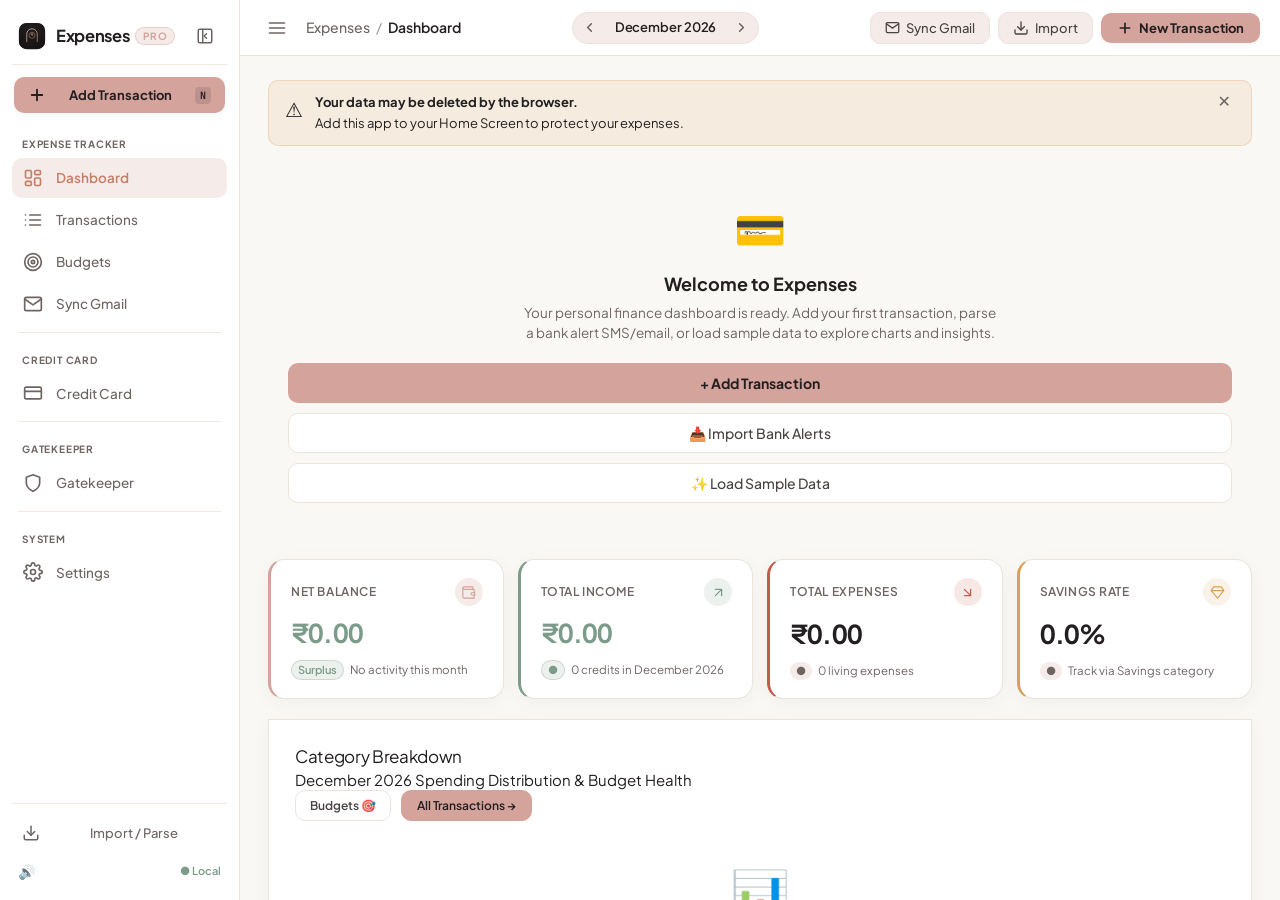
==== commit 1114dfc2: "Optimize and enlarge Category Breakdown; remove Gmail sync from dashboard" ====
--- a/index.html
+++ b/index.html
@@ -28,7 +28,7 @@
   <link rel="icon" type="image/svg+xml" href="icons/icon.svg">
 
   <!-- Styles -->
-  <link rel="stylesheet" href="css/app.css?v=83">
+  <link rel="stylesheet" href="css/app.css?v=84">
 </head>
 <body>
   <div id="app">
@@ -376,13 +376,13 @@
   <!-- GSAP 3 -->
   <script src="https://cdnjs.cloudflare.com/ajax/libs/gsap/3.12.5/gsap.min.js"></script>
   <!-- App Entry -->
-  <script type="module" src="js/app.js?v=83"></script>
+  <script type="module" src="js/app.js?v=84"></script>
 
   <!-- Service Worker registration -->
   <script>
     if ('serviceWorker' in navigator) {
       window.addEventListener('load', () => {
-        navigator.serviceWorker.register('sw.js?v=83')
+        navigator.serviceWorker.register('sw.js?v=84')
           .then(r => {
             console.log('SW registered:', r.scope);
             r.update();
--- a/css/app.css
+++ b/css/app.css
@@ -811,60 +811,58 @@
 }
 
 /* ══════════════════════════════════════════════════════════════════
-   ANALYTICS & CHARTS GRID
+   CATEGORY BREAKDOWN (HERO ANALYTICS CARD)
    ══════════════════════════════════════════════════════════════════ */
 .analytics-grid {
   display: grid;
-  grid-template-columns: 1.2fr 1fr;
+  grid-template-columns: 1fr;
   gap: 16px;
   margin-bottom: 20px;
 }
 
-.dashboard-card {
+.category-breakdown-card {
+  padding: 24px 26px;
+  border-radius: var(--radius-lg);
   background: var(--surface);
   border: 1px solid var(--border);
-  border-radius: var(--radius);
-  padding: 20px;
   box-shadow: var(--shadow);
+  transition: box-shadow 0.2s ease;
+}
+.category-breakdown-card:hover {
+  box-shadow: var(--shadow-lg);
+}
+
+.cat-count-badge {
+  font-size: 11.5px;
+  font-weight: 700;
+  color: var(--brand);
+  background: var(--brand-light);
+  padding: 3px 10px;
+  border-radius: var(--radius-pill);
+  letter-spacing: 0.02em;
+}
+
+/* Donut Layout */
+.donut-layout {
+  display: flex;
+  align-items: center;
+  gap: 36px;
+  flex: 1;
+}
+
+/* Left Donut Section */
+.donut-chart-section {
   display: flex;
   flex-direction: column;
-  transition: all 0.2s ease;
-}
-.dashboard-card:hover {
-  box-shadow: var(--shadow-lg);
-}
-
-.card-header-row {
-  display: flex;
-  align-items: center;
-  justify-content: space-between;
-  margin-bottom: 16px;
-}
-
-.card-heading {
-  font-size: 15px;
-  font-weight: 700;
-  color: var(--text);
-  letter-spacing: -0.2px;
-}
-
-.card-subheading {
-  font-size: 12px;
-  color: var(--text3);
-}
-
-/* Donut Chart Container & Legend */
-.donut-layout {
-  display: flex;
-  align-items: center;
-  gap: 24px;
-  flex: 1;
+  align-items: center;
+  flex-shrink: 0;
+  min-width: 280px;
 }
 
 .donut-canvas-wrap {
   position: relative;
-  width: 170px;
-  height: 170px;
+  width: 270px;
+  height: 270px;
   flex-shrink: 0;
   margin: 0 auto;
 }
@@ -877,74 +875,196 @@
   align-items: center;
   justify-content: center;
   pointer-events: none;
+  padding: 12px;
+  text-align: center;
 }
 .donut-center-label {
+  font-size: 10.5px;
+  font-weight: 700;
+  color: var(--text3);
+  text-transform: uppercase;
+  letter-spacing: 0.08em;
+  margin-bottom: 2px;
+}
+.donut-center-amount {
+  font-size: 26px;
+  font-weight: 800;
+  font-family: var(--font);
+  color: var(--text);
+  letter-spacing: -0.02em;
+  font-variant-numeric: tabular-nums;
+  line-height: 1.15;
+}
+.donut-center-count {
+  font-size: 11.5px;
+  font-weight: 600;
+  color: var(--text2);
+  margin-top: 5px;
+}
+
+.donut-quick-metrics {
+  display: flex;
+  gap: 10px;
+  margin-top: 16px;
+  width: 100%;
+  max-width: 280px;
+}
+.donut-metric-chip {
+  flex: 1;
+  background: var(--surface2);
+  border: 1px solid var(--border-subtle);
+  border-radius: var(--radius-sm);
+  padding: 8px 10px;
+  display: flex;
+  flex-direction: column;
+  align-items: center;
+  text-align: center;
+}
+.donut-metric-lbl {
   font-size: 10px;
-  font-weight: 600;
+  font-weight: 700;
   color: var(--text3);
   text-transform: uppercase;
   letter-spacing: 0.05em;
 }
-.donut-center-amount {
-  font-size: 20px;
-  font-weight: 700;
-  font-family: var(--font);
-  color: var(--text);
-  letter-spacing: -0.02em;
-  font-variant-numeric: tabular-nums;
-}
-
-.donut-legend-wrap {
-  flex: 1;
-  display: flex;
-  flex-direction: column;
-  gap: 8px;
-  max-height: 200px;
-  overflow-y: auto;
-  padding-right: 4px;
-}
-.donut-legend-wrap::-webkit-scrollbar { width: 3px; }
-.donut-legend-wrap::-webkit-scrollbar-thumb { background: var(--surface3); border-radius: 2px; }
-
-.cat-breakdown-row {
-  display: flex;
-  align-items: center;
-  gap: 8px;
-  font-size: 13px;
-  padding: 4px 6px;
-  border-radius: var(--radius-sm);
-  transition: background 0.15s;
-  cursor: pointer;
-}
-.cat-breakdown-row:hover {
-  background: var(--surface2);
-}
-
-.cat-dot {
-  width: 8px;
-  height: 8px;
-  border-radius: 50%;
-  flex-shrink: 0;
-}
-.cat-name-text {
-  flex: 1;
-  font-weight: 500;
-  color: var(--text2);
+.donut-metric-val {
+  font-size: 12px;
+  font-weight: 700;
+  color: var(--text);
+  margin-top: 2px;
   white-space: nowrap;
   overflow: hidden;
   text-overflow: ellipsis;
+  max-width: 100%;
+}
+
+/* Right Categories List Section */
+.donut-legend-wrap {
+  flex: 1;
+  display: grid;
+  grid-template-columns: repeat(auto-fill, minmax(260px, 1fr));
+  gap: 12px;
+  max-height: 380px;
+  overflow-y: auto;
+  padding: 4px 6px 4px 2px;
+  align-content: start;
+}
+.donut-legend-wrap::-webkit-scrollbar { width: 4px; }
+.donut-legend-wrap::-webkit-scrollbar-thumb { background: var(--surface3); border-radius: 4px; }
+
+.cat-breakdown-row {
+  display: flex;
+  flex-direction: column;
+  gap: 8px;
+  padding: 12px 14px;
+  background: var(--surface2);
+  border: 1px solid var(--border-subtle);
+  border-radius: var(--radius-md);
+  transition: all 0.2s ease;
+  cursor: pointer;
+  user-select: none;
+}
+.cat-breakdown-row:hover {
+  background: var(--surface);
+  border-color: var(--brand);
+  transform: translateY(-1px);
+  box-shadow: 0 4px 14px rgba(35, 31, 32, 0.05);
+}
+.cat-breakdown-row:focus-visible {
+  outline: 2px solid var(--brand);
+  outline-offset: 1px;
+}
+
+.cat-row-top {
+  display: flex;
+  align-items: center;
+  justify-content: space-between;
+  gap: 8px;
+}
+.cat-row-left {
+  display: flex;
+  align-items: center;
+  gap: 8px;
+  min-width: 0;
+  flex: 1;
+}
+.cat-row-right {
+  display: flex;
+  align-items: baseline;
+  gap: 6px;
+  flex-shrink: 0;
+}
+.cat-dot {
+  width: 9px;
+  height: 9px;
+  border-radius: 50%;
+  flex-shrink: 0;
+}
+.cat-icon-badge {
+  display: inline-flex;
+  align-items: center;
+  justify-content: center;
+  flex-shrink: 0;
+}
+.cat-name-text {
+  font-weight: 700;
+  font-size: 13.5px;
+  color: var(--text);
+  white-space: nowrap;
+  overflow: hidden;
+  text-overflow: ellipsis;
 }
 .cat-pct-pill {
   font-size: 11px;
-  color: var(--text3);
-  font-weight: 600;
+  font-weight: 700;
+  color: var(--brand);
+  background: var(--brand-light);
+  padding: 2px 7px;
+  border-radius: var(--radius-pill);
+  font-variant-numeric: tabular-nums;
 }
 .cat-amt-text {
-  font-weight: 700;
+  font-weight: 800;
+  font-size: 14px;
   color: var(--text);
   font-variant-numeric: tabular-nums;
-  min-width: 60px;
-  text-align: right;
+  letter-spacing: -0.01em;
+}
+
+.cat-progress-track {
+  width: 100%;
+  height: 6px;
+  background: var(--surface3);
+  border-radius: var(--radius-pill);
+  overflow: hidden;
+}
+.cat-progress-fill {
+  height: 100%;
+  border-radius: var(--radius-pill);
+  transition: width 0.3s ease;
+}
+
+.cat-row-sub {
+  display: flex;
+  align-items: center;
+  justify-content: space-between;
+  font-size: 11px;
+  color: var(--text3);
+  gap: 8px;
+}
+.cat-sub-txns {
+  font-weight: 500;
+}
+.cat-sub-budget {
+  font-weight: 600;
+  white-space: nowrap;
+  font-variant-numeric: tabular-nums;
+}
+.cat-budget-ok {
+  color: var(--sage);
+}
+.cat-budget-over {
+  color: var(--expense);
 }
 
 /* Cash Flow Bar Chart */
@@ -1694,7 +1814,27 @@
 
   .donut-layout {
     flex-direction: column;
-    gap: 16px;
+    gap: 20px;
+    align-items: center;
+  }
+  .donut-chart-section {
+    min-width: unset;
+    width: 100%;
+  }
+  .donut-legend-wrap {
+    width: 100%;
+    grid-template-columns: 1fr;
+    max-height: none;
+  }
+  .category-breakdown-card {
+    padding: 16px 14px;
+  }
+  .donut-canvas-wrap {
+    width: 220px;
+    height: 220px;
+  }
+  .donut-center-amount {
+    font-size: 22px;
   }
 
   /* Bottom Navigation Visible on Mobile */
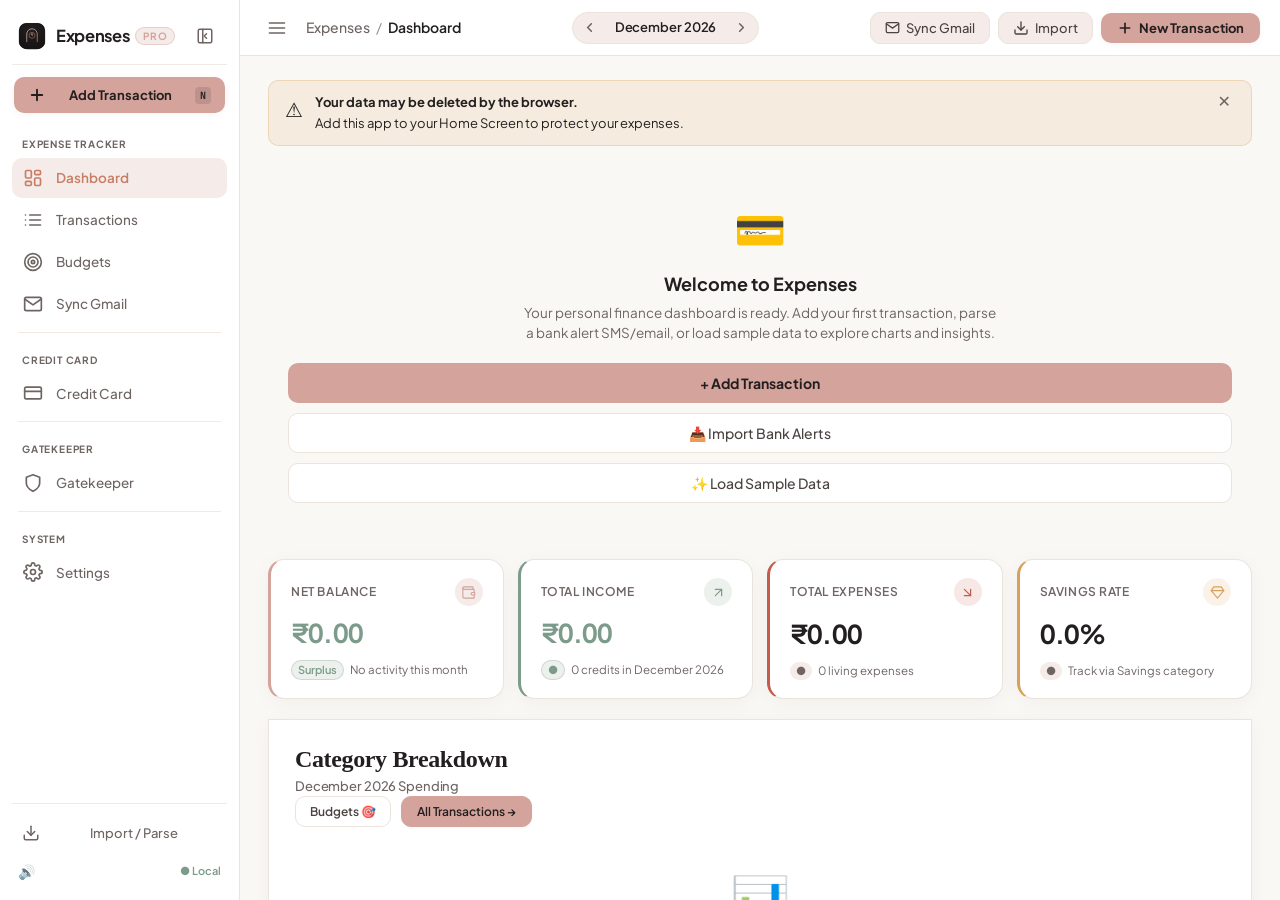
==== commit 3af2ed59: "Update font and subtitle for Category Breakdown" ====
--- a/index.html
+++ b/index.html
@@ -28,7 +28,7 @@
   <link rel="icon" type="image/svg+xml" href="icons/icon.svg">
 
   <!-- Styles -->
-  <link rel="stylesheet" href="css/app.css?v=84">
+  <link rel="stylesheet" href="css/app.css?v=85">
 </head>
 <body>
   <div id="app">
@@ -376,13 +376,13 @@
   <!-- GSAP 3 -->
   <script src="https://cdnjs.cloudflare.com/ajax/libs/gsap/3.12.5/gsap.min.js"></script>
   <!-- App Entry -->
-  <script type="module" src="js/app.js?v=84"></script>
+  <script type="module" src="js/app.js?v=85"></script>
 
   <!-- Service Worker registration -->
   <script>
     if ('serviceWorker' in navigator) {
       window.addEventListener('load', () => {
-        navigator.serviceWorker.register('sw.js?v=84')
+        navigator.serviceWorker.register('sw.js?v=85')
           .then(r => {
             console.log('SW registered:', r.scope);
             r.update();
--- a/css/app.css
+++ b/css/app.css
@@ -832,6 +832,24 @@
   box-shadow: var(--shadow-lg);
 }
 
+.category-breakdown-title {
+  font-family: var(--font-serif);
+  font-size: 24px;
+  font-weight: 600;
+  color: var(--text);
+  letter-spacing: -0.015em;
+  margin: 0;
+  line-height: 1.25;
+}
+
+.category-breakdown-subtitle {
+  font-size: 13px;
+  font-weight: 500;
+  color: var(--text3);
+  margin-top: 3px;
+  letter-spacing: -0.01em;
+}
+
 .cat-count-badge {
   font-size: 11.5px;
   font-weight: 700;
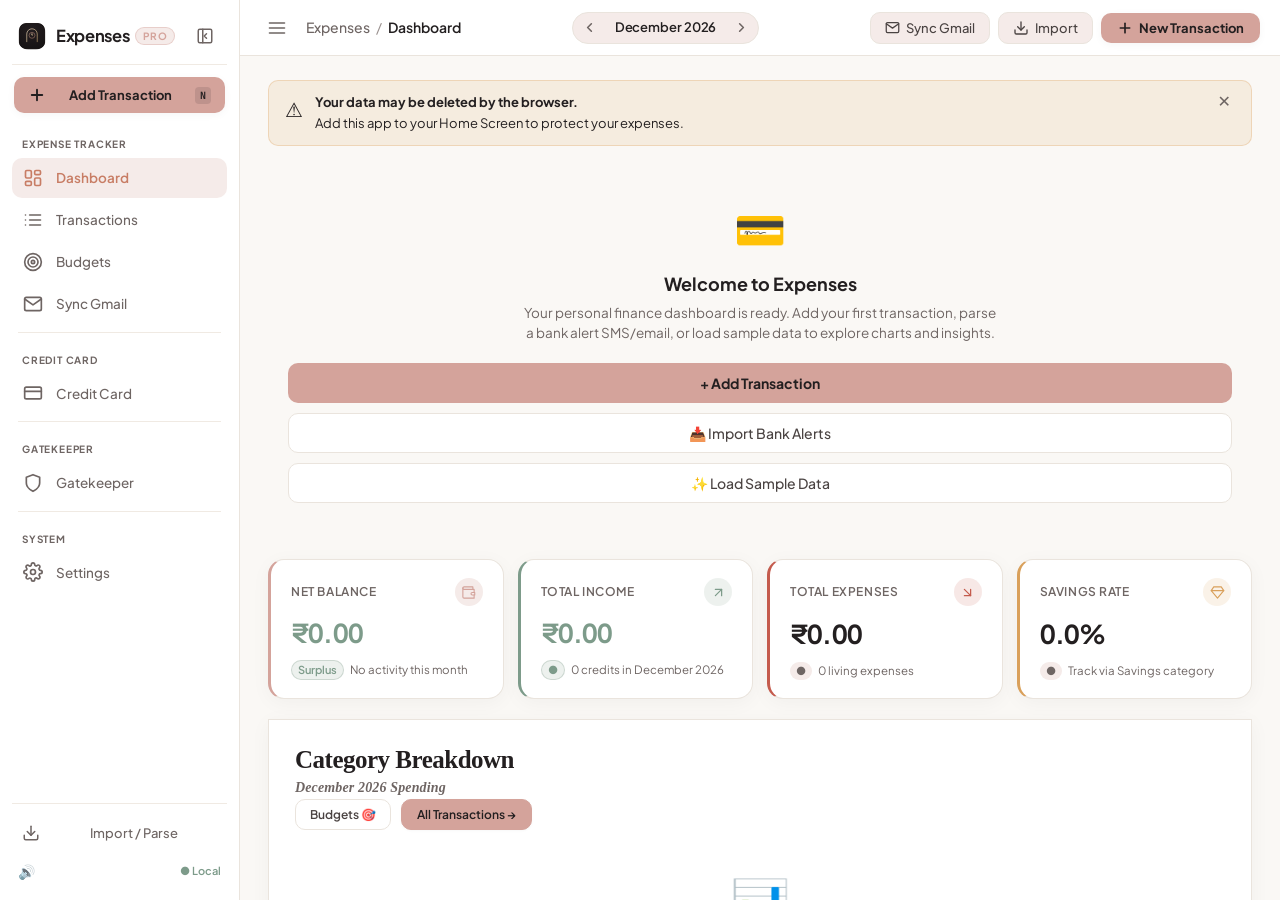
==== commit 237d02bf: "Apply Playfair Display font to Category Breakdown and subtitle" ====
--- a/index.html
+++ b/index.html
@@ -28,7 +28,7 @@
   <link rel="icon" type="image/svg+xml" href="icons/icon.svg">
 
   <!-- Styles -->
-  <link rel="stylesheet" href="css/app.css?v=85">
+  <link rel="stylesheet" href="css/app.css?v=86">
 </head>
 <body>
   <div id="app">
@@ -376,13 +376,13 @@
   <!-- GSAP 3 -->
   <script src="https://cdnjs.cloudflare.com/ajax/libs/gsap/3.12.5/gsap.min.js"></script>
   <!-- App Entry -->
-  <script type="module" src="js/app.js?v=85"></script>
+  <script type="module" src="js/app.js?v=86"></script>
 
   <!-- Service Worker registration -->
   <script>
     if ('serviceWorker' in navigator) {
       window.addEventListener('load', () => {
-        navigator.serviceWorker.register('sw.js?v=85')
+        navigator.serviceWorker.register('sw.js?v=86')
           .then(r => {
             console.log('SW registered:', r.scope);
             r.update();
--- a/css/app.css
+++ b/css/app.css
@@ -833,21 +833,23 @@
 }
 
 .category-breakdown-title {
-  font-family: var(--font-serif);
-  font-size: 24px;
-  font-weight: 600;
-  color: var(--text);
-  letter-spacing: -0.015em;
+  font-family: 'Playfair Display', Georgia, serif;
+  font-size: 25px;
+  font-weight: 700;
+  color: var(--text);
+  letter-spacing: -0.02em;
   margin: 0;
   line-height: 1.25;
 }
 
 .category-breakdown-subtitle {
-  font-size: 13px;
-  font-weight: 500;
+  font-family: 'Playfair Display', Georgia, serif;
+  font-size: 14px;
+  font-weight: 600;
+  font-style: italic;
   color: var(--text3);
   margin-top: 3px;
-  letter-spacing: -0.01em;
+  letter-spacing: 0.01em;
 }
 
 .cat-count-badge {
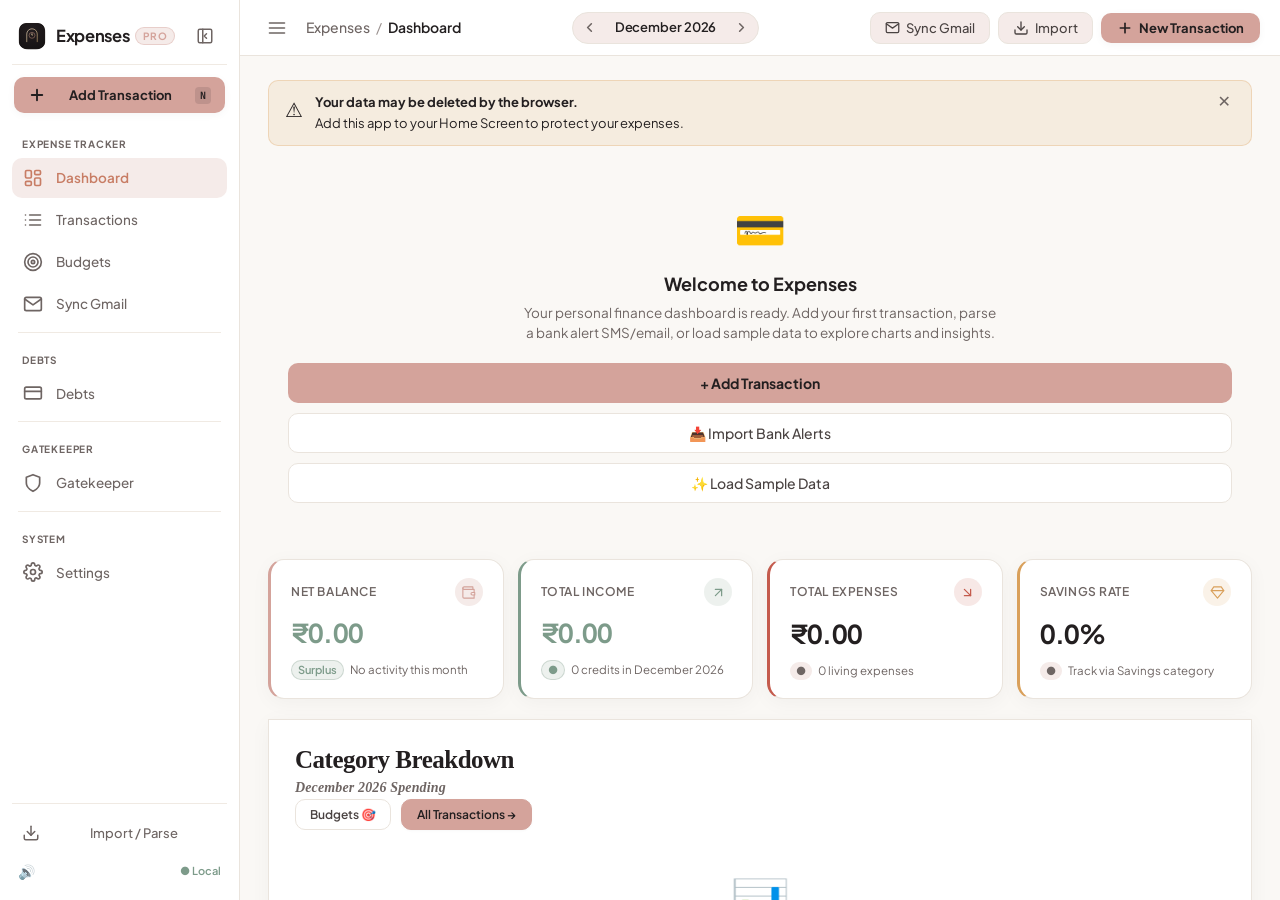
==== commit ea819d0c: "Rename credit card tab to debts with SBI Card, Slice Credit, and Owed to Friends sections" ====
--- a/index.html
+++ b/index.html
@@ -27,8 +27,13 @@
   <link rel="icon" type="image/png" sizes="192x192" href="icons/icon-192.png">
   <link rel="icon" type="image/svg+xml" href="icons/icon.svg">
 
+  <!-- Cache Control -->
+  <meta http-equiv="Cache-Control" content="no-cache, no-store, must-revalidate">
+  <meta http-equiv="Pragma" content="no-cache">
+  <meta http-equiv="Expires" content="0">
+
   <!-- Styles -->
-  <link rel="stylesheet" href="css/app.css?v=86">
+  <link rel="stylesheet" href="css/app.css?v=89">
 </head>
 <body>
   <div id="app">
@@ -119,16 +124,16 @@
 
         <div class="sidebar-divider"></div>
 
-        <!-- Section: Credit Card (Separate Section) -->
-        <div class="sidebar-section-label">Credit Card</div>
-        <button class="nav-item" data-view="cards" aria-label="Credit Cards" data-tooltip="Credit Cards">
+        <!-- Section: Debts (Separate Section) -->
+        <div class="sidebar-section-label">Debts</div>
+        <button class="nav-item" data-view="cards" aria-label="Debts" data-tooltip="Debts">
           <span class="nav-icon-wrap">
             <svg class="nav-icon" width="20" height="20" viewBox="0 0 24 24" fill="none" stroke="currentColor" stroke-width="2" stroke-linecap="round" stroke-linejoin="round">
               <rect x="2" y="5" width="20" height="14" rx="2"></rect>
               <line x1="2" y1="10" x2="22" y2="10"></line>
             </svg>
           </span>
-          <span class="nav-label">Credit Card</span>
+          <span class="nav-label">Debts</span>
         </button>
 
         <div class="sidebar-divider"></div>
@@ -282,12 +287,12 @@
         </div>
       </button>
 
-      <button class="mobile-nav-item" data-view="cards" aria-label="Credit Cards Section">
+      <button class="mobile-nav-item" data-view="cards" aria-label="Debts Section">
         <svg width="22" height="22" viewBox="0 0 24 24" fill="none" stroke="currentColor" stroke-width="2" stroke-linecap="round" stroke-linejoin="round">
           <rect x="2" y="5" width="20" height="14" rx="2"></rect>
           <line x1="2" y1="10" x2="22" y2="10"></line>
         </svg>
-        <span>Credit Card</span>
+        <span>Debts</span>
       </button>
 
       <button class="mobile-nav-item" data-view="gatekeeper" aria-label="Gatekeeper Section">
@@ -361,6 +366,22 @@
     </div>
   </div>
 
+  <!-- Friend Debt Modal -->
+  <div class="modal" id="friend-debt-modal">
+    <div class="modal-sheet modal-sheet-md">
+      <div class="modal-handle"></div>
+      <div id="friend-debt-modal-body"></div>
+    </div>
+  </div>
+
+  <!-- Friend Repayment Modal -->
+  <div class="modal" id="friend-repay-modal">
+    <div class="modal-sheet modal-sheet-md">
+      <div class="modal-handle"></div>
+      <div id="friend-repay-modal-body"></div>
+    </div>
+  </div>
+
   <!-- Purchase Gatekeeper (Log Impulse) Modal -->
   <div class="modal" id="gatekeeper-modal">
     <div class="modal-sheet modal-sheet-lg">
@@ -376,13 +397,20 @@
   <!-- GSAP 3 -->
   <script src="https://cdnjs.cloudflare.com/ajax/libs/gsap/3.12.5/gsap.min.js"></script>
   <!-- App Entry -->
-  <script type="module" src="js/app.js?v=86"></script>
+  <script type="module" src="js/app.js?v=89"></script>
 
   <!-- Service Worker registration -->
   <script>
     if ('serviceWorker' in navigator) {
+      let refreshing = false;
+      navigator.serviceWorker.addEventListener('controllerchange', () => {
+        if (!refreshing) {
+          refreshing = true;
+          window.location.reload();
+        }
+      });
       window.addEventListener('load', () => {
-        navigator.serviceWorker.register('sw.js?v=86')
+        navigator.serviceWorker.register('sw.js?v=89')
           .then(r => {
             console.log('SW registered:', r.scope);
             r.update();
--- a/css/app.css
+++ b/css/app.css
@@ -4073,42 +4073,30 @@
 }
 .gk-kpi-badge {
   font-size: 11px;
-  font-weight: 700;
-  padding: 3px 8px;
+  font-weight: 600;
+  padding: 2px 8px;
   border-radius: var(--radius-pill);
-}
-.badge-green {
-  background: var(--income-light);
-  color: var(--income);
-  border: 1px solid var(--income-border);
-}
-.badge-gold {
-  background: var(--warning-light);
-  color: var(--warning);
-  border: 1px solid var(--warning-border);
-}
-.badge-brand {
-  background: var(--brand-light);
-  color: var(--brand-hover);
-  border: 1px solid var(--brand-border);
-}
-.badge-sage {
-  background: var(--income-light);
-  color: var(--income);
-  border: 1px solid var(--income-border);
-}
+  background: #F4F0EC;
+  border: 1px solid #E6DFD8;
+  color: #5C5350;
+}
+.badge-green,
+.badge-gold,
+.badge-brand,
+.badge-sage,
 .badge-mauve {
-  background: rgba(184, 142, 155, 0.16);
-  color: var(--mauve);
-  border: 1px solid rgba(184, 142, 155, 0.32);
+  background: #F4F0EC;
+  border: 1px solid #E6DFD8;
+  color: #5C5350;
 }
 
 .gk-kpi-val {
   font-size: 26px;
-  font-weight: 800;
-  color: var(--text);
-  font-family: var(--font-mono);
-  letter-spacing: -0.5px;
+  font-weight: 600;
+  color: var(--text);
+  font-family: var(--font);
+  font-variant-numeric: tabular-nums;
+  letter-spacing: -0.02em;
   margin-bottom: 6px;
   line-height: 1.1;
 }
@@ -4298,20 +4286,22 @@
 }
 .gk-arch-badge {
   font-size: 11px;
-  font-weight: 700;
-  padding: 3px 10px;
+  font-weight: 600;
+  padding: 2px 8px;
   border-radius: var(--radius-pill);
-  border: 1px solid;
+  background: #F4F0EC !important;
+  border: 1px solid #E6DFD8 !important;
+  color: #5C5350 !important;
   letter-spacing: 0.2px;
 }
 .gk-budget-badge {
   font-size: 11px;
   font-weight: 600;
-  padding: 3px 8px;
+  padding: 2px 8px;
   border-radius: var(--radius-pill);
-  background: var(--surface2);
-  color: var(--text3);
-  border: 1px solid var(--border-subtle);
+  background: #F4F0EC !important;
+  border: 1px solid #E6DFD8 !important;
+  color: #5C5350 !important;
 }
 
 .gk-status-badge {
@@ -4368,10 +4358,11 @@
 }
 .gk-card-price {
   font-size: 20px;
-  font-weight: 800;
-  color: var(--text);
-  font-family: var(--font-mono);
-  letter-spacing: -0.4px;
+  font-weight: 600;
+  color: var(--text);
+  font-family: var(--font);
+  font-variant-numeric: tabular-nums;
+  letter-spacing: -0.02em;
   white-space: nowrap;
 }
 
@@ -4396,9 +4387,10 @@
   color: var(--text3);
 }
 .gk-cooling-countdown {
-  font-weight: 700;
+  font-weight: 600;
   color: var(--gold);
-  font-family: var(--font-mono);
+  font-family: var(--font);
+  font-variant-numeric: tabular-nums;
 }
 .gk-progress-track {
   width: 100%;
@@ -4488,7 +4480,9 @@
   font-weight: 600;
   padding: 2px 8px;
   border-radius: var(--radius-pill);
-  border: 1px solid;
+  background: #F4F0EC !important;
+  border: 1px solid #E6DFD8 !important;
+  color: #5C5350 !important;
 }
 .gk-score-bar-track {
   width: 100%;
@@ -4511,25 +4505,25 @@
   margin-top: 4px;
 }
 .gk-answer-item {
-  background: var(--surface2);
+  background: #F4F0EC;
   border-radius: var(--radius-xs);
-  padding: 6px 8px;
+  padding: 5px 8px;
   display: flex;
   flex-direction: column;
   gap: 2px;
-  border: 1px solid var(--border-subtle);
+  border: 1px solid #E6DFD8;
 }
 .gk-ans-lbl {
   font-size: 10px;
   font-weight: 600;
   text-transform: uppercase;
-  color: var(--text4);
+  color: #6E6563;
   letter-spacing: 0.3px;
 }
 .gk-ans-val {
   font-size: 11px;
   font-weight: 600;
-  color: var(--text2);
+  color: #5C5350;
   white-space: nowrap;
   overflow: hidden;
   text-overflow: ellipsis;
@@ -4834,12 +4828,12 @@
 
 /* Comparison Summary Card */
 .gk-compare-summary {
-  margin-bottom: 16px;
-  padding: 16px 20px;
-  background: var(--surface);
-  border: 1px solid var(--border-subtle);
+  margin-bottom: 20px;
+  padding: 18px 22px;
+  background: #FAF8F5;
+  border: 1px solid #EAE4DD;
   border-radius: var(--radius-md);
-  box-shadow: var(--shadow-sm);
+  box-shadow: none;
 }
 .gk-compare-grid {
   display: grid;
@@ -4847,20 +4841,21 @@
   gap: 14px;
 }
 .gk-compare-cell {
-  background: var(--surface2);
-  border: 1px solid var(--border-subtle);
+  background: #FFFFFF;
+  border: 1px solid #EFEAE4;
   border-radius: var(--radius-sm);
-  padding: 12px 14px;
+  padding: 14px 16px;
   display: flex;
   flex-direction: column;
-  gap: 3px;
+  gap: 4px;
+  box-shadow: none;
 }
 .gk-compare-cell-lbl {
-  font-size: 11px;
-  font-weight: 700;
-  color: var(--text3);
+  font-size: 10.5px;
+  font-weight: 600;
+  color: #6E6563;
   text-transform: uppercase;
-  letter-spacing: 0.03em;
+  letter-spacing: 0.04em;
 }
 .gk-compare-cell-title {
   font-size: 15px;
@@ -4871,10 +4866,12 @@
   white-space: nowrap;
 }
 .gk-compare-cell-val {
-  font-size: 20px;
-  font-weight: 800;
+  font-size: 19px;
+  font-weight: 600;
+  font-family: var(--font);
   font-variant-numeric: tabular-nums;
   line-height: 1.2;
+  color: #231F20;
 }
 .gk-compare-cell-sub {
   font-size: 11.5px;
@@ -4926,7 +4923,7 @@
 .gk-preview-list-container {
   display: flex;
   flex-direction: column;
-  gap: 8px;
+  gap: 10px;
 }
 .gk-preview-table-header {
   display: grid;
@@ -4948,30 +4945,31 @@
 
 .gk-preview-card {
   background: var(--surface);
-  border: 1px solid var(--border-subtle);
+  border: 1px solid #EFEAE4;
   border-radius: var(--radius-md);
-  box-shadow: var(--shadow-sm);
+  box-shadow: none;
   overflow: hidden;
   transition: border-color 0.2s ease, box-shadow 0.2s ease;
 }
 .gk-preview-card:hover {
   border-color: var(--brand-border);
-  box-shadow: 0 4px 16px rgba(35, 31, 32, 0.06);
+  box-shadow: 0 4px 16px rgba(35, 31, 32, 0.04);
 }
 .gk-preview-card.is-expanded {
   border-color: var(--brand);
-  box-shadow: 0 4px 20px rgba(212, 163, 155, 0.15);
+  box-shadow: 0 4px 20px rgba(212, 163, 155, 0.12);
 }
 
 .gk-preview-row {
   display: grid;
   grid-template-columns: 140px minmax(180px, 1.3fr) minmax(220px, 1.8fr) 120px 110px 145px;
   gap: 12px;
-  padding: 14px 18px;
+  padding: 18px 16px;
   align-items: center;
   cursor: pointer;
   transition: background 0.15s ease;
   user-select: none;
+  border-bottom: 1px solid #EFEAE4;
 }
 .gk-preview-row:hover {
   background: var(--surface2);
@@ -4986,33 +4984,26 @@
   display: inline-flex;
   align-items: center;
   justify-content: center;
-  padding: 3px 9px;
+  padding: 2px 8px;
   border-radius: var(--radius-pill);
-  font-size: 11.5px;
-  font-weight: 800;
+  font-size: 11px;
+  font-weight: 600;
+  font-family: var(--font);
   font-variant-numeric: tabular-nums;
   margin-bottom: 4px;
-}
-.rank-pill-gold {
-  background: #FFF7E6;
-  color: #B8860B;
-  border: 1px solid rgba(184, 134, 11, 0.35);
-  box-shadow: 0 1px 4px rgba(184, 134, 11, 0.15);
-}
-.rank-pill-silver {
-  background: #F4F6F8;
-  color: #5A6B7C;
-  border: 1px solid rgba(90, 107, 124, 0.3);
-}
-.rank-pill-bronze {
-  background: #FBF0EB;
-  color: #A25838;
-  border: 1px solid rgba(162, 88, 56, 0.3);
-}
+  background: #F4F0EC !important;
+  border: 1px solid #E6DFD8 !important;
+  color: #5C5350 !important;
+  box-shadow: none !important;
+}
+.rank-pill-gold,
+.rank-pill-silver,
+.rank-pill-bronze,
 .rank-pill-normal {
-  background: var(--surface2);
-  color: var(--text3);
-  border: 1px solid var(--border-subtle);
+  background: #F4F0EC !important;
+  color: #5C5350 !important;
+  border: 1px solid #E6DFD8 !important;
+  box-shadow: none !important;
 }
 
 /* Points Meter */
@@ -5025,11 +5016,17 @@
   display: inline-flex;
   align-items: baseline;
   gap: 2px;
-  font-size: 12px;
-  font-weight: 700;
-  padding: 1px 7px;
+  font-size: 11px;
+  font-weight: 600;
+  font-family: var(--font);
+  font-variant-numeric: tabular-nums;
+  padding: 2px 8px;
   border-radius: var(--radius-pill);
   width: fit-content;
+  background: #F4F0EC !important;
+  border: 1px solid #E6DFD8 !important;
+  color: #5C5350 !important;
+  box-shadow: none !important;
 }
 .gk-points-den {
   font-size: 10px;
@@ -5049,8 +5046,9 @@
   transition: width 0.3s ease;
 }
 .gk-tier-tag {
-  font-size: 10px;
-  font-weight: 600;
+  font-size: 10.5px;
+  font-weight: 600;
+  color: #6E6563 !important;
 }
 
 /* Item Title & Pills */
@@ -5069,19 +5067,22 @@
   gap: 6px;
 }
 .gk-arch-pill-sm {
-  font-size: 10.5px;
+  font-size: 11px;
   font-weight: 600;
   padding: 2px 8px;
   border-radius: var(--radius-pill);
+  background: #F4F0EC !important;
+  border: 1px solid #E6DFD8 !important;
+  color: #5C5350 !important;
 }
 .gk-budget-pill-sm {
-  font-size: 10.5px;
+  font-size: 11px;
   font-weight: 600;
   padding: 2px 8px;
   border-radius: var(--radius-pill);
-  background: var(--surface2);
-  color: var(--text3);
-  border: 1px solid var(--border-subtle);
+  background: #F4F0EC !important;
+  border: 1px solid #E6DFD8 !important;
+  color: #5C5350 !important;
 }
 
 /* Factor Chips */
@@ -5091,17 +5092,17 @@
   gap: 5px;
 }
 .gk-chip {
-  font-size: 10.5px;
-  padding: 3px 7px;
-  background: var(--surface2);
-  border: 1px solid var(--border-subtle);
-  border-radius: var(--radius-xs);
-  color: var(--text2);
+  font-size: 11px;
+  padding: 2px 8px;
+  background: #F4F0EC;
+  border: 1px solid #E6DFD8;
+  border-radius: var(--radius-pill);
+  color: #5C5350;
   white-space: nowrap;
 }
 .gk-chip-k {
-  font-weight: 700;
-  color: var(--text3);
+  font-weight: 600;
+  color: #6E6563;
 }
 
 /* Price & Ratio */
@@ -5110,9 +5111,9 @@
 }
 .gk-preview-amount {
   font-size: 16px;
-  font-weight: 800;
-  color: var(--text);
-  font-family: var(--font-mono);
+  font-weight: 600;
+  color: var(--text);
+  font-family: var(--font);
   font-variant-numeric: tabular-nums;
   letter-spacing: -0.02em;
 }
@@ -5120,6 +5121,7 @@
   font-size: 11px;
   font-weight: 600;
   color: var(--text3);
+  font-family: var(--font);
   font-variant-numeric: tabular-nums;
   margin-top: 2px;
 }
@@ -5221,3 +5223,453 @@
     width: 100%;
   }
 }
+
+
+/* ══════════════════════════════════════════════════════════════════
+   DEBTS VIEW (SBI Credit Card, Slice Credit & Owed to Friends)
+   ══════════════════════════════════════════════════════════════════ */
+
+.view-debts {
+  max-width: 1240px;
+  margin: 0 auto;
+  padding: 24px 20px 48px;
+}
+
+/* Debts Top Combined Summary */
+.debts-hero-summary {
+  display: grid;
+  grid-template-columns: 1.4fr 1fr 1fr 1fr;
+  gap: 16px;
+  background: #FAF8F5;
+  border: 1px solid #EAE4DD;
+  border-radius: var(--radius-md);
+  padding: 20px 24px;
+  margin-bottom: 22px;
+  box-shadow: none;
+}
+@media (max-width: 900px) {
+  .debts-hero-summary {
+    grid-template-columns: repeat(2, 1fr);
+  }
+}
+@media (max-width: 550px) {
+  .debts-hero-summary {
+    grid-template-columns: 1fr;
+  }
+}
+.debts-summary-item {
+  display: flex;
+  flex-direction: column;
+  gap: 4px;
+}
+.debts-summary-item.main {
+  padding-right: 18px;
+  border-right: 1px solid #EAE4DD;
+}
+@media (max-width: 900px) {
+  .debts-summary-item.main {
+    border-right: none;
+    border-bottom: 1px solid #EAE4DD;
+    padding-bottom: 14px;
+    padding-right: 0;
+  }
+}
+.debts-sum-lbl {
+  font-size: 11px;
+  font-weight: 600;
+  color: #6E6563;
+  text-transform: uppercase;
+  letter-spacing: 0.04em;
+}
+.debts-sum-val {
+  font-size: 24px;
+  font-weight: 600;
+  font-family: var(--font);
+  font-variant-numeric: tabular-nums;
+  letter-spacing: -0.02em;
+  color: var(--text);
+  line-height: 1.15;
+}
+.debts-summary-item.main .debts-sum-val {
+  font-size: 28px;
+  color: var(--text);
+}
+.debts-sum-sub {
+  font-size: 11.5px;
+  color: var(--text3);
+}
+
+/* Debts Section Switcher Tabs */
+.debts-tabs-container {
+  margin-bottom: 24px;
+}
+.debts-tabs-bar {
+  display: flex;
+  gap: 10px;
+  overflow-x: auto;
+  padding-bottom: 4px;
+  scrollbar-width: none;
+}
+.debts-tabs-bar::-webkit-scrollbar { display: none; }
+
+.debts-tab-pill {
+  display: inline-flex;
+  align-items: center;
+  gap: 10px;
+  padding: 10px 18px;
+  background: var(--surface);
+  border: 1px solid var(--border);
+  border-radius: var(--radius-pill);
+  font-size: 13.5px;
+  font-weight: 600;
+  color: var(--text2);
+  cursor: pointer;
+  white-space: nowrap;
+  transition: all 0.15s ease;
+}
+.debts-tab-pill:hover {
+  background: var(--surface2);
+  color: var(--text);
+  border-color: var(--border-focus);
+}
+.debts-tab-pill.active {
+  background: #231F20;
+  color: #FFFFFF;
+  border-color: #231F20;
+  box-shadow: 0 2px 8px rgba(35, 31, 32, 0.15);
+}
+.debts-tab-pill.active .debts-tab-text {
+  color: #FFFFFF;
+}
+.debts-tab-dot {
+  width: 9px;
+  height: 9px;
+  border-radius: 50%;
+  flex-shrink: 0;
+}
+.debts-tab-badge {
+  font-size: 11px;
+  font-weight: 600;
+  padding: 2px 8px;
+  border-radius: var(--radius-pill);
+  font-family: var(--font);
+  font-variant-numeric: tabular-nums;
+}
+.debts-tab-badge.badge-due {
+  background: #FDF2F0;
+  color: #D9534F;
+  border: 1px solid rgba(217, 83, 79, 0.25);
+}
+.debts-tab-badge.badge-paid {
+  background: #F0FDF4;
+  color: #2E7D32;
+  border: 1px solid rgba(46, 125, 50, 0.25);
+}
+.debts-tab-pill.active .debts-tab-badge.badge-due {
+  background: rgba(255, 255, 255, 0.18);
+  color: #FFB4B0;
+  border-color: rgba(255, 255, 255, 0.3);
+}
+.debts-tab-pill.active .debts-tab-badge.badge-paid {
+  background: rgba(255, 255, 255, 0.18);
+  color: #B9F6CA;
+  border-color: rgba(255, 255, 255, 0.3);
+}
+
+/* Slice Credit Luxury Virtual Card Theme */
+.virtual-credit-card.slice-card {
+  background: linear-gradient(135deg, #2D1445 0%, #150A22 100%);
+  border: 1px solid rgba(168, 85, 247, 0.28);
+  box-shadow: 0 16px 32px -8px rgba(108, 92, 231, 0.35), inset 0 1px 1px rgba(255, 255, 255, 0.1);
+}
+.virtual-credit-card.slice-card .vcc-bank-badge {
+  color: #C084FC;
+}
+
+/* ─── Owed to Friends Section Styles ──────────────────────────── */
+.fd-section {
+  display: flex;
+  flex-direction: column;
+  gap: 22px;
+}
+.fd-header-row {
+  display: flex;
+  justify-content: space-between;
+  align-items: flex-start;
+  flex-wrap: wrap;
+  gap: 16px;
+}
+.fd-title-area h2 {
+  font-family: var(--font-serif);
+  font-size: 26px;
+  font-weight: 600;
+  color: var(--text);
+  letter-spacing: -0.02em;
+  margin: 0 0 4px;
+}
+.fd-title-area p {
+  font-size: 13.5px;
+  color: var(--text3);
+  margin: 0;
+}
+.fd-kpi-subgrid {
+  display: grid;
+  grid-template-columns: repeat(4, 1fr);
+  gap: 14px;
+}
+@media (max-width: 900px) {
+  .fd-kpi-subgrid {
+    grid-template-columns: repeat(2, 1fr);
+  }
+}
+@media (max-width: 500px) {
+  .fd-kpi-subgrid {
+    grid-template-columns: 1fr;
+  }
+}
+.fd-filter-bar {
+  display: flex;
+  align-items: center;
+  gap: 8px;
+  flex-wrap: wrap;
+}
+.fd-filter-btn {
+  padding: 6px 14px;
+  border-radius: var(--radius-pill);
+  background: var(--surface);
+  border: 1px solid var(--border);
+  font-size: 12.5px;
+  font-weight: 600;
+  color: var(--text3);
+  cursor: pointer;
+  transition: all 0.15s ease;
+}
+.fd-filter-btn:hover {
+  background: var(--surface2);
+  color: var(--text);
+}
+.fd-filter-btn.active {
+  background: var(--brand);
+  color: var(--brand-text-contrast);
+  border-color: var(--brand);
+}
+.fd-grid {
+  display: grid;
+  grid-template-columns: repeat(auto-fill, minmax(350px, 1fr));
+  gap: 18px;
+}
+@media (max-width: 600px) {
+  .fd-grid {
+    grid-template-columns: 1fr;
+  }
+}
+.fd-card {
+  background: var(--surface);
+  border: 1px solid var(--border-subtle);
+  border-radius: var(--radius-md);
+  padding: 20px;
+  display: flex;
+  flex-direction: column;
+  gap: 14px;
+  transition: all 0.2s ease;
+  position: relative;
+}
+.fd-card:hover {
+  border-color: var(--brand-border);
+  box-shadow: 0 4px 16px rgba(35, 31, 32, 0.05);
+}
+.fd-card.is-settled {
+  opacity: 0.85;
+  background: #FAF9F7;
+}
+.fd-card-top {
+  display: flex;
+  align-items: center;
+  justify-content: space-between;
+  gap: 12px;
+}
+.fd-friend-info {
+  display: flex;
+  align-items: center;
+  gap: 12px;
+}
+.fd-avatar {
+  width: 42px;
+  height: 42px;
+  border-radius: 50%;
+  display: flex;
+  align-items: center;
+  justify-content: center;
+  font-size: 17px;
+  font-weight: 700;
+  color: #5C5350;
+  background: #F4F0EC;
+  border: 1px solid #E6DFD8;
+  flex-shrink: 0;
+}
+.fd-name-area {
+  display: flex;
+  flex-direction: column;
+}
+.fd-friend-name {
+  font-size: 16px;
+  font-weight: 700;
+  color: var(--text);
+  line-height: 1.25;
+}
+.fd-debt-date {
+  font-size: 11.5px;
+  color: var(--text3);
+}
+.fd-status-pill {
+  font-size: 11px;
+  font-weight: 600;
+  padding: 3px 9px;
+  border-radius: var(--radius-pill);
+  white-space: nowrap;
+}
+.fd-status-pill.unpaid {
+  background: #FDF2F0;
+  color: #D9534F;
+  border: 1px solid rgba(217, 83, 79, 0.25);
+}
+.fd-status-pill.partially_paid {
+  background: #FFF8E1;
+  color: #B78103;
+  border: 1px solid rgba(183, 129, 3, 0.25);
+}
+.fd-status-pill.settled {
+  background: #F0FDF4;
+  color: #2E7D32;
+  border: 1px solid rgba(46, 125, 50, 0.25);
+}
+.fd-amount-block {
+  display: flex;
+  justify-content: space-between;
+  align-items: flex-end;
+  padding: 10px 14px;
+  background: var(--surface2);
+  border-radius: var(--radius-sm);
+  border: 1px solid var(--border-subtle);
+}
+.fd-owed-wrap {
+  display: flex;
+  flex-direction: column;
+}
+.fd-owed-lbl {
+  font-size: 10.5px;
+  font-weight: 600;
+  text-transform: uppercase;
+  color: #6E6563;
+  letter-spacing: 0.03em;
+}
+.fd-owed-val {
+  font-size: 20px;
+  font-weight: 700;
+  font-family: var(--font);
+  font-variant-numeric: tabular-nums;
+  color: var(--expense);
+}
+.fd-owed-val.settled-val {
+  color: var(--income);
+}
+.fd-total-wrap {
+  display: flex;
+  flex-direction: column;
+  text-align: right;
+}
+.fd-total-lbl {
+  font-size: 10.5px;
+  color: var(--text3);
+}
+.fd-total-val {
+  font-size: 13.5px;
+  font-weight: 600;
+  font-family: var(--font);
+  font-variant-numeric: tabular-nums;
+  color: var(--text2);
+}
+.fd-progress-box {
+  display: flex;
+  flex-direction: column;
+  gap: 4px;
+}
+.fd-progress-labels {
+  display: flex;
+  justify-content: space-between;
+  font-size: 11px;
+  color: var(--text3);
+}
+.fd-progress-track {
+  width: 100%;
+  height: 6px;
+  background: var(--surface3);
+  border-radius: var(--radius-pill);
+  overflow: hidden;
+}
+.fd-progress-fill {
+  height: 100%;
+  background: var(--income);
+  border-radius: var(--radius-pill);
+  transition: width 0.3s ease;
+}
+.fd-note-row {
+  font-size: 12.5px;
+  color: var(--text2);
+  background: #FAF8F5;
+  padding: 8px 12px;
+  border-radius: var(--radius-xs);
+  border-left: 3px solid var(--brand);
+}
+.fd-due-row {
+  font-size: 11.5px;
+  color: var(--text3);
+  display: flex;
+  align-items: center;
+  gap: 6px;
+}
+.fd-due-row.overdue {
+  color: var(--expense);
+  font-weight: 600;
+}
+.fd-repayments-summary {
+  display: flex;
+  flex-direction: column;
+  gap: 6px;
+  padding: 10px 12px;
+  background: var(--surface2);
+  border-radius: var(--radius-sm);
+  font-size: 11.5px;
+}
+.fd-rep-row {
+  display: flex;
+  justify-content: space-between;
+  color: var(--text3);
+}
+.fd-rep-amt {
+  font-weight: 600;
+  color: var(--income);
+  font-family: var(--font);
+  font-variant-numeric: tabular-nums;
+}
+.fd-actions-row {
+  display: flex;
+  align-items: center;
+  justify-content: space-between;
+  flex-wrap: wrap;
+  gap: 8px;
+  padding-top: 10px;
+  border-top: 1px solid var(--border-subtle);
+  margin-top: auto;
+}
+.fd-primary-actions {
+  display: flex;
+  gap: 6px;
+  align-items: center;
+  flex-wrap: wrap;
+}
+.fd-secondary-actions {
+  display: flex;
+  gap: 4px;
+  align-items: center;
+}
